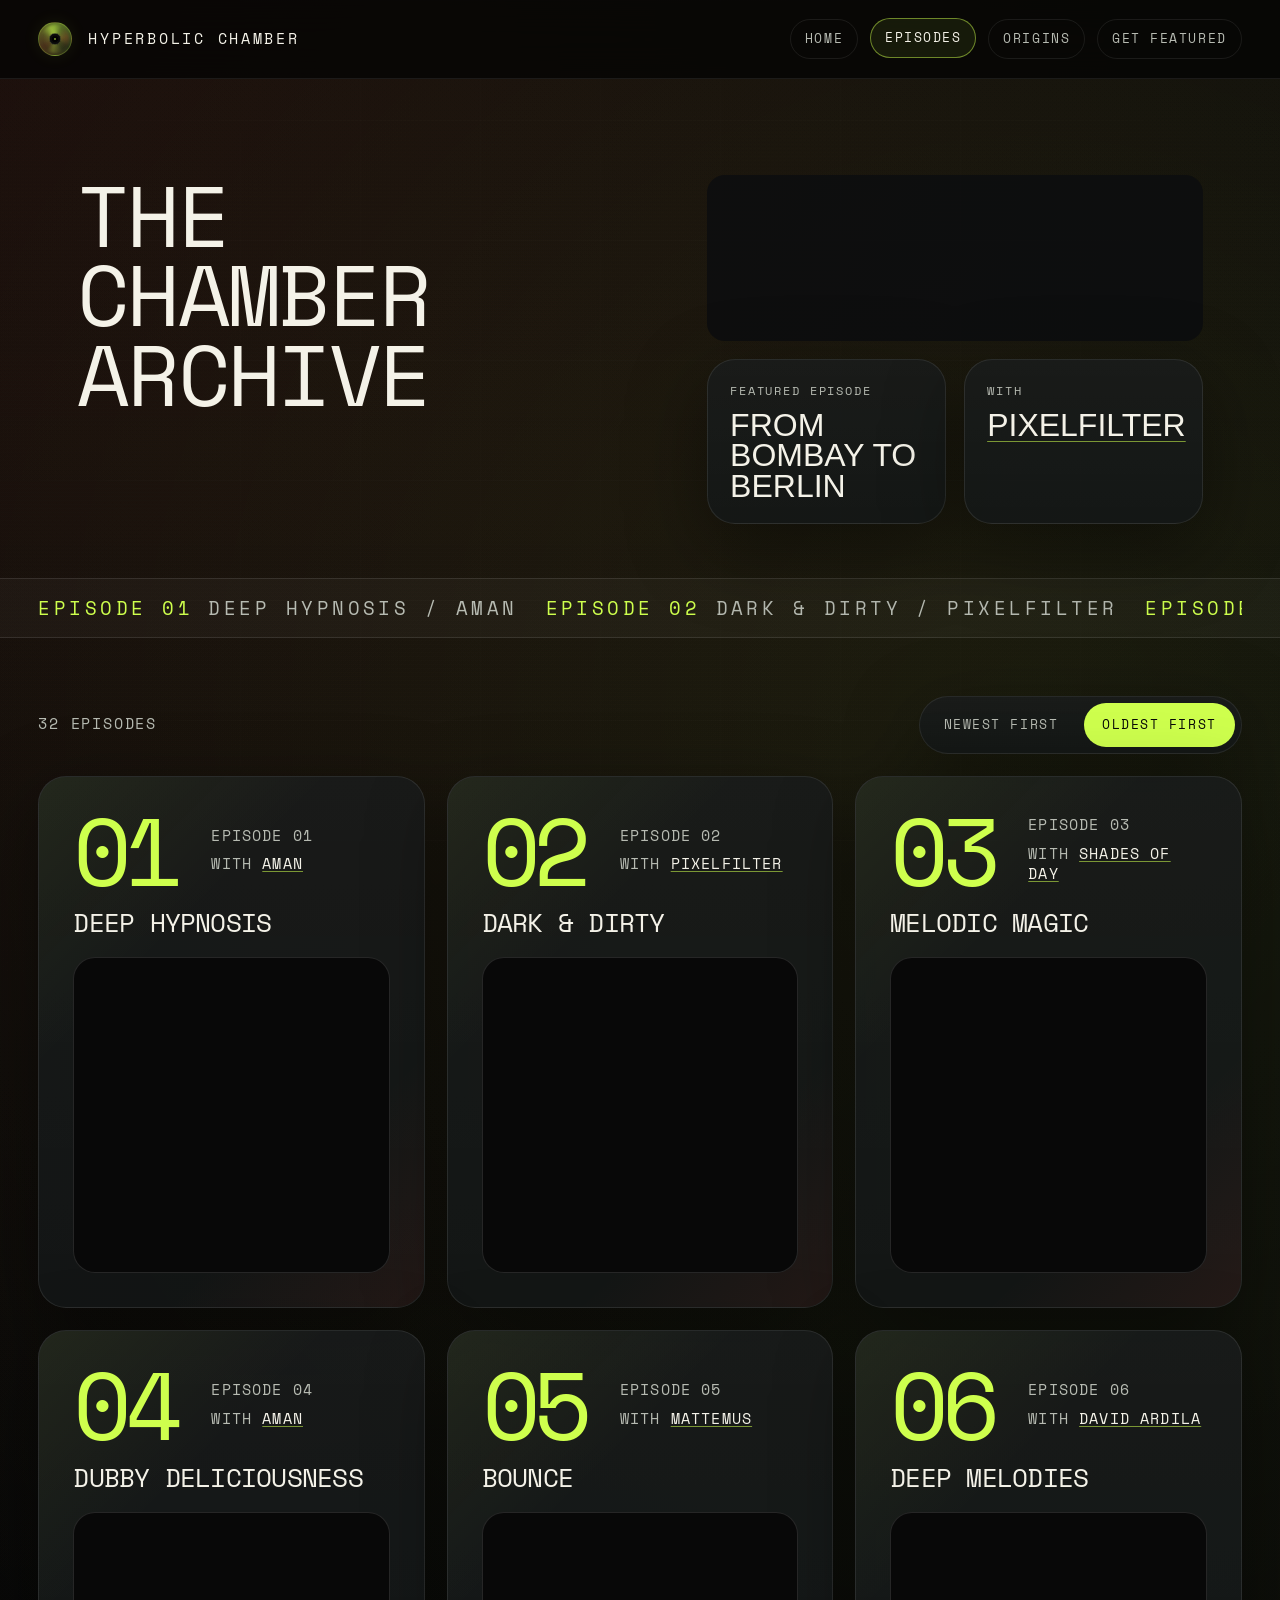
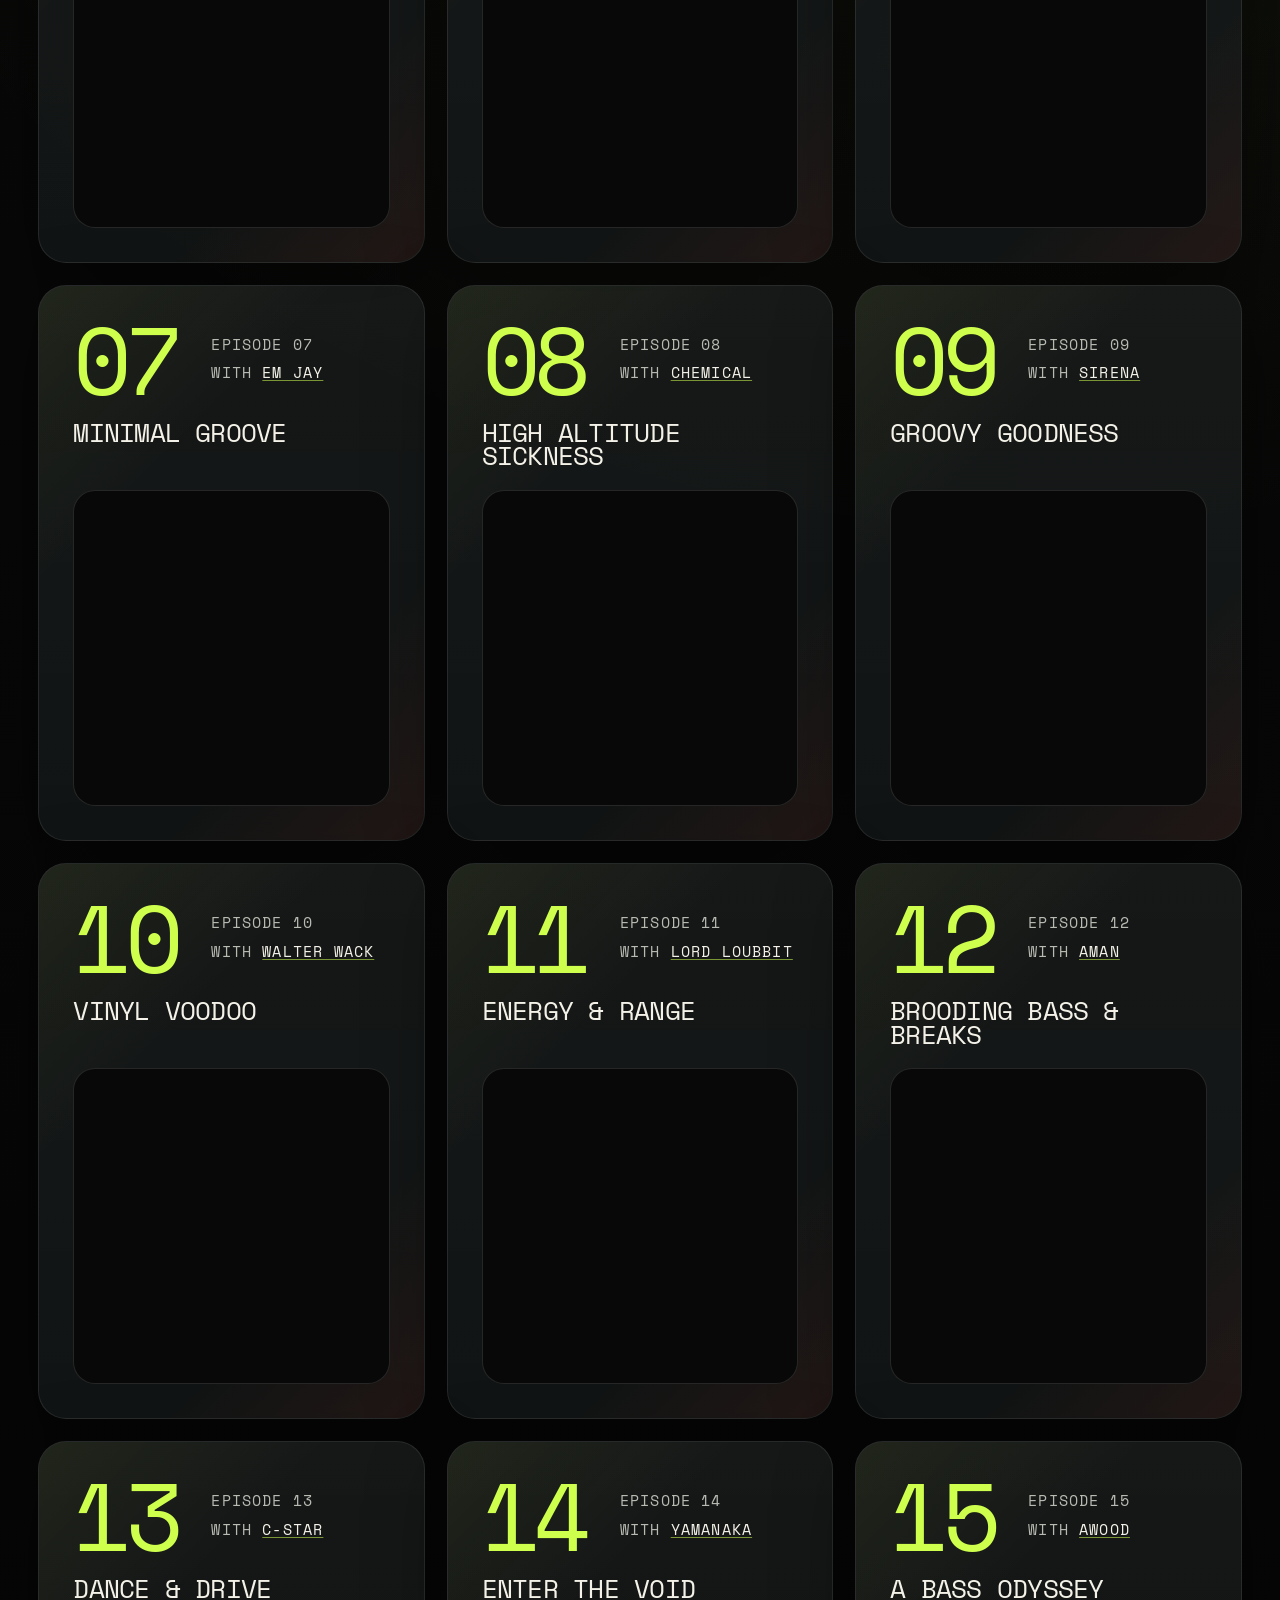
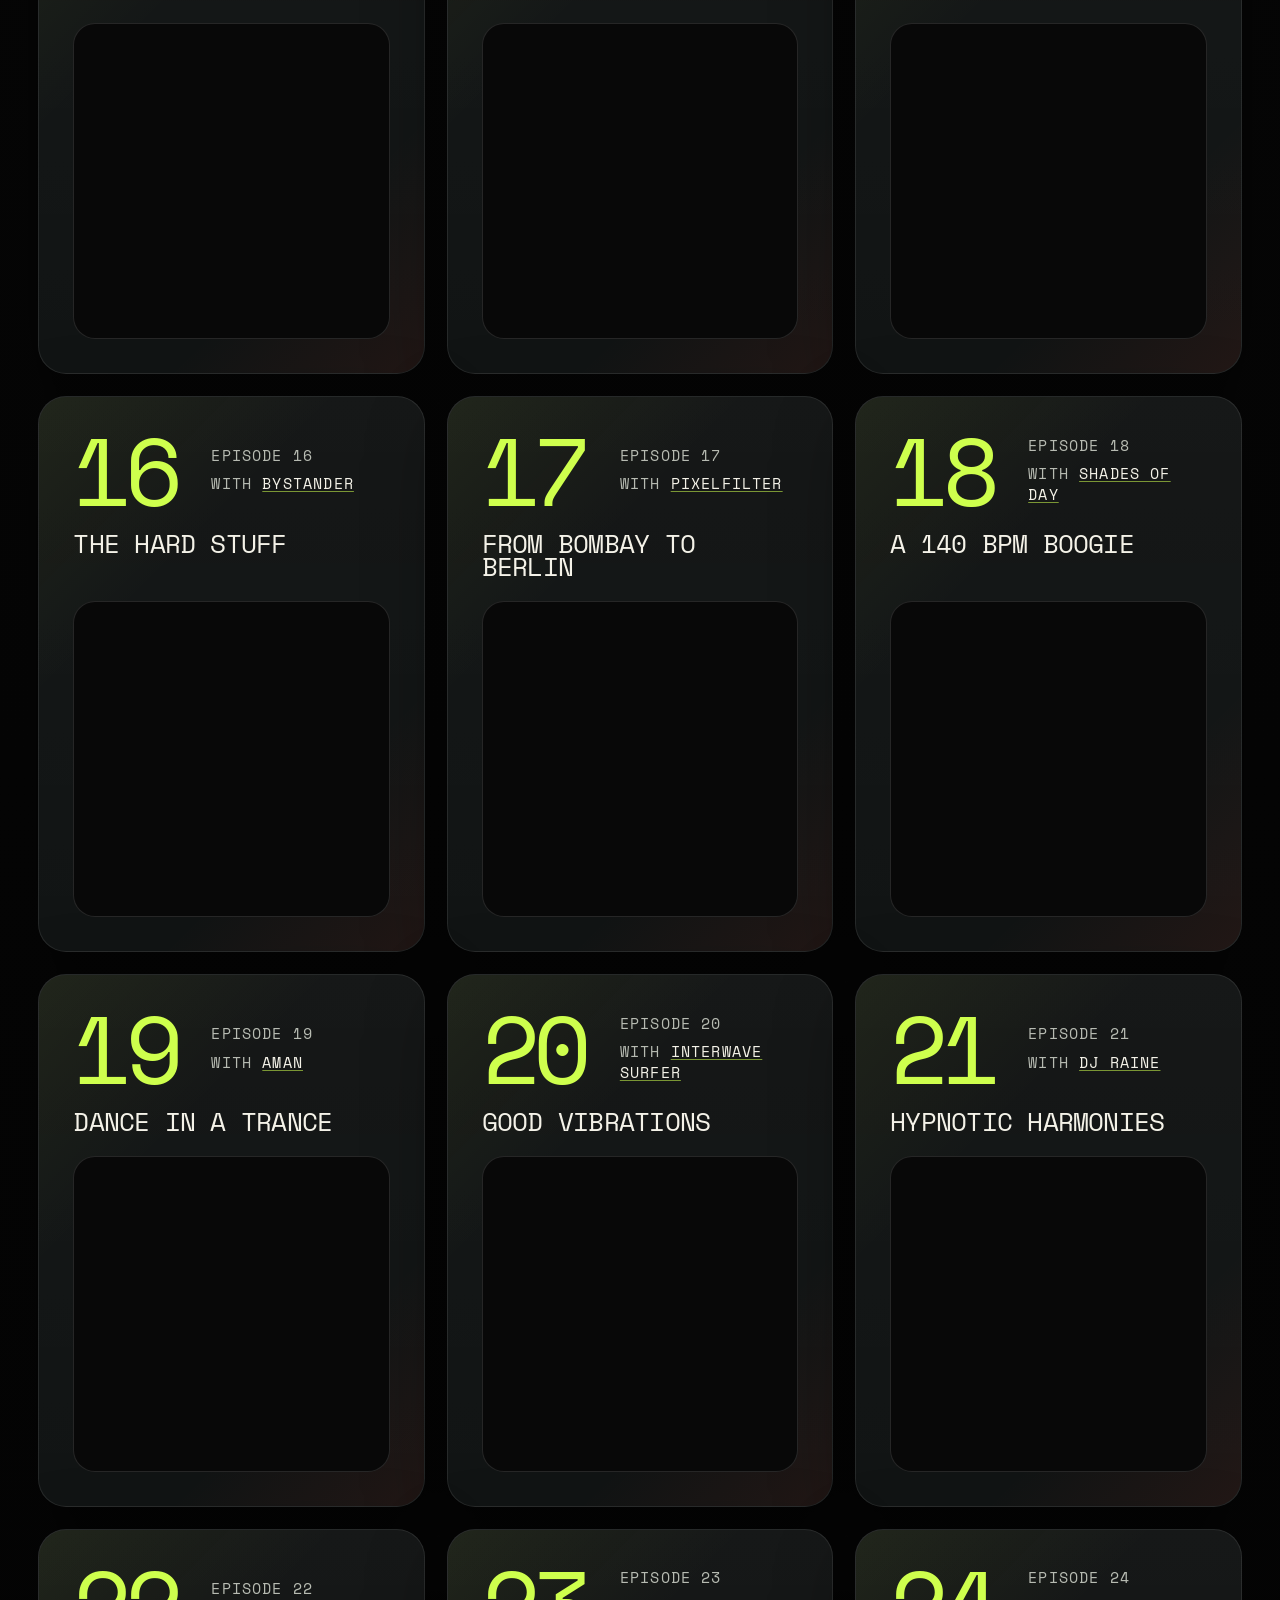
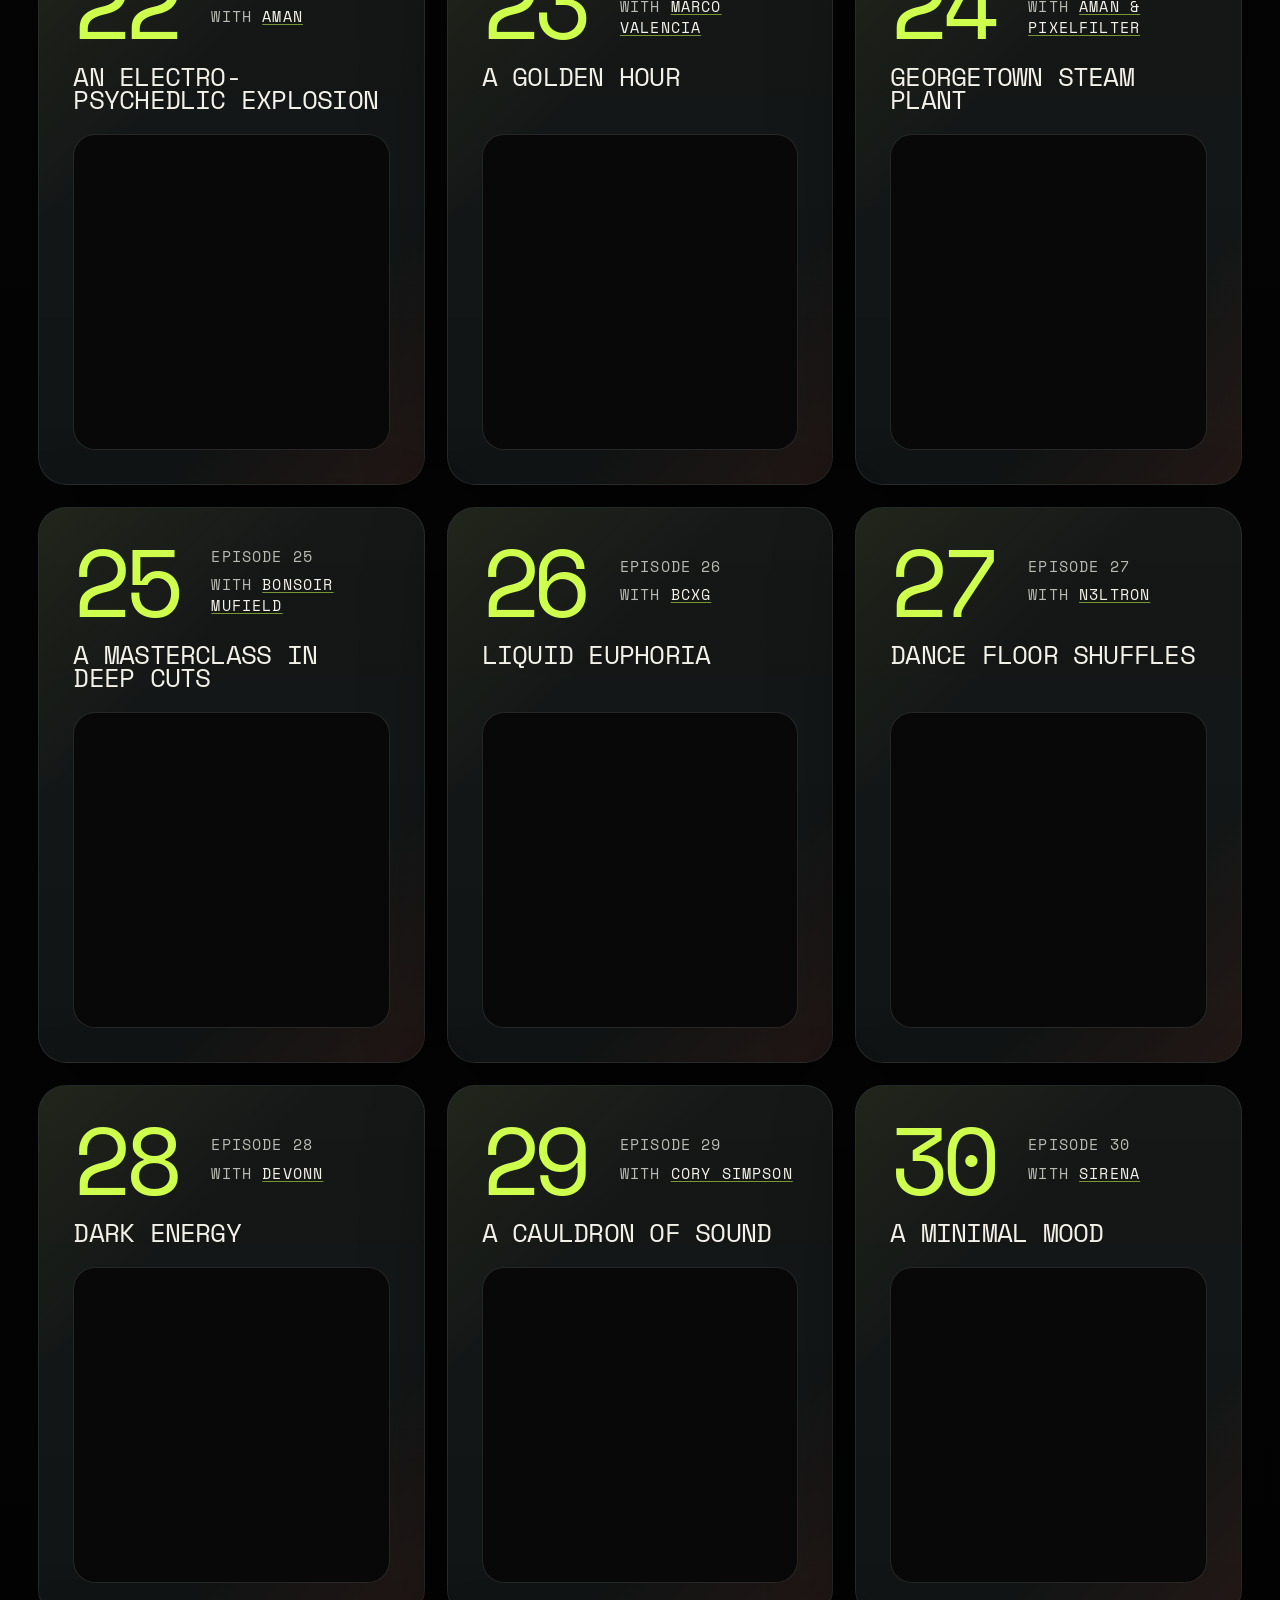
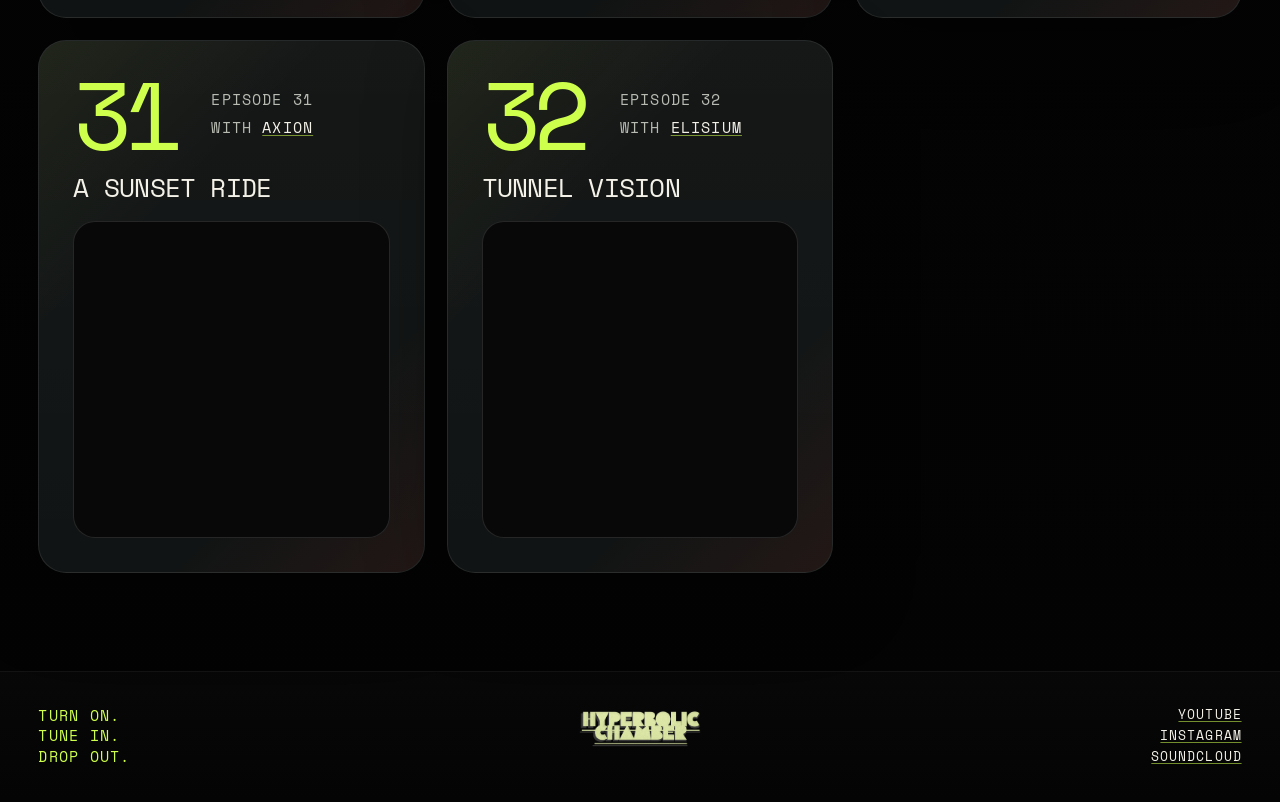
==== episodes/index.html @ 1872339c "SEO + Logo Changes" ====
<!doctype html>
<html lang="en">
  <head>
    <meta charset="utf-8">
    <meta name="viewport" content="width=device-width, initial-scale=1">
    <title>Episodes | Hyperbolic Chamber</title>
    <meta name="description" content="Browse the full Hyperbolic Chamber archive with every episode, guest DJ, and session collected in sequence.">
    <meta name="robots" content="index, follow">
    <link rel="canonical" href="https://hyperbolic-chamber.space/episodes/">
    <meta property="og:site_name" content="Hyperbolic Chamber">
    <meta property="og:type" content="website">
    <meta property="og:title" content="Episodes Archive | Hyperbolic Chamber">
    <meta property="og:description" content="Browse the full Hyperbolic Chamber archive with every episode, guest DJ, and session collected in sequence.">
    <meta property="og:url" content="https://hyperbolic-chamber.space/episodes/">
    <meta property="og:image" content="https://hyperbolic-chamber.space/assets/images/origin-cover.jpg">
    <meta property="og:image:alt" content="Hyperbolic Chamber cover art">
    <meta name="twitter:card" content="summary_large_image">
    <meta name="twitter:title" content="Episodes Archive | Hyperbolic Chamber">
    <meta name="twitter:description" content="Browse the full Hyperbolic Chamber archive with every episode, guest DJ, and session collected in sequence.">
    <meta name="twitter:image" content="https://hyperbolic-chamber.space/assets/images/origin-cover.jpg">
    <link rel="icon" href="../assets/images/favicon.ico">
    <link rel="stylesheet" href="../assets/css/site.css">
    <script type="application/ld+json">
      {
        "@context": "https://schema.org",
        "@graph": [
          {
            "@type": "CollectionPage",
            "@id": "https://hyperbolic-chamber.space/episodes/#webpage",
            "url": "https://hyperbolic-chamber.space/episodes/",
            "name": "Episodes Archive | Hyperbolic Chamber",
            "description": "Browse the full Hyperbolic Chamber archive with every episode, guest DJ, and session collected in sequence."
          },
          {
            "@type": "ItemList",
            "@id": "https://hyperbolic-chamber.space/episodes/#itemlist",
            "name": "Hyperbolic Chamber Episodes",
            "numberOfItems": 32,
            "itemListElement": [
              { "@type": "ListItem", "position": 1, "item": { "@type": "MusicRecording", "name": "Episode 01: Deep hypnosis", "byArtist": { "@type": "MusicGroup", "name": "AMAN" }, "datePublished": "2024-05-27", "url": "https://hyperbolic-chamber.space/episodes/" } },
              { "@type": "ListItem", "position": 2, "item": { "@type": "MusicRecording", "name": "Episode 02: Dark & dirty", "byArtist": { "@type": "MusicGroup", "name": "pixelfilter" }, "datePublished": "2024-06-13", "url": "https://hyperbolic-chamber.space/episodes/" } },
              { "@type": "ListItem", "position": 3, "item": { "@type": "MusicRecording", "name": "Episode 03: Melodic magic", "byArtist": { "@type": "MusicGroup", "name": "shades of day" }, "datePublished": "2024-06-27", "url": "https://hyperbolic-chamber.space/episodes/" } },
              { "@type": "ListItem", "position": 4, "item": { "@type": "MusicRecording", "name": "Episode 04: Dubby deliciousness", "byArtist": { "@type": "MusicGroup", "name": "AMAN" }, "datePublished": "2024-07-11", "url": "https://hyperbolic-chamber.space/episodes/" } },
              { "@type": "ListItem", "position": 5, "item": { "@type": "MusicRecording", "name": "Episode 05: Bounce", "byArtist": { "@type": "MusicGroup", "name": "Mattemus" }, "datePublished": "2024-07-25", "url": "https://hyperbolic-chamber.space/episodes/" } },
              { "@type": "ListItem", "position": 6, "item": { "@type": "MusicRecording", "name": "Episode 06: Deep Melodies", "byArtist": { "@type": "MusicGroup", "name": "David Ardila" }, "datePublished": "2024-08-08", "url": "https://hyperbolic-chamber.space/episodes/" } },
              { "@type": "ListItem", "position": 7, "item": { "@type": "MusicRecording", "name": "Episode 07: Minimal Groove", "byArtist": { "@type": "MusicGroup", "name": "Em jay" }, "datePublished": "2024-08-22", "url": "https://hyperbolic-chamber.space/episodes/" } },
              { "@type": "ListItem", "position": 8, "item": { "@type": "MusicRecording", "name": "Episode 08: high altitude sickness", "byArtist": { "@type": "MusicGroup", "name": "Chemical" }, "datePublished": "2024-09-05", "url": "https://hyperbolic-chamber.space/episodes/" } },
              { "@type": "ListItem", "position": 9, "item": { "@type": "MusicRecording", "name": "Episode 09: Groovy Goodness", "byArtist": { "@type": "MusicGroup", "name": "Sirena" }, "datePublished": "2024-10-10", "url": "https://hyperbolic-chamber.space/episodes/" } },
              { "@type": "ListItem", "position": 10, "item": { "@type": "MusicRecording", "name": "Episode 10: Vinyl Voodoo", "byArtist": { "@type": "MusicGroup", "name": "Walter WACK" }, "datePublished": "2024-10-24", "url": "https://hyperbolic-chamber.space/episodes/" } },
              { "@type": "ListItem", "position": 11, "item": { "@type": "MusicRecording", "name": "Episode 11: Energy & range", "byArtist": { "@type": "MusicGroup", "name": "Lord Loubbit" }, "datePublished": "2024-11-07", "url": "https://hyperbolic-chamber.space/episodes/" } },
              { "@type": "ListItem", "position": 12, "item": { "@type": "MusicRecording", "name": "Episode 12: brooding bass & breaks", "byArtist": { "@type": "MusicGroup", "name": "AMAN" }, "datePublished": "2024-11-20", "url": "https://hyperbolic-chamber.space/episodes/" } },
              { "@type": "ListItem", "position": 13, "item": { "@type": "MusicRecording", "name": "Episode 13: DAnce & DRIVE", "byArtist": { "@type": "MusicGroup", "name": "C-Star" }, "datePublished": "2024-12-05", "url": "https://hyperbolic-chamber.space/episodes/" } },
              { "@type": "ListItem", "position": 14, "item": { "@type": "MusicRecording", "name": "Episode 14: Enter the Void", "byArtist": { "@type": "MusicGroup", "name": "YAMANAKA" }, "datePublished": "2024-12-19", "url": "https://hyperbolic-chamber.space/episodes/" } },
              { "@type": "ListItem", "position": 15, "item": { "@type": "MusicRecording", "name": "Episode 15: A Bass Odyssey", "byArtist": { "@type": "MusicGroup", "name": "AWood" }, "datePublished": "2025-01-09", "url": "https://hyperbolic-chamber.space/episodes/" } },
              { "@type": "ListItem", "position": 16, "item": { "@type": "MusicRecording", "name": "Episode 16: The Hard Stuff", "byArtist": { "@type": "MusicGroup", "name": "BYSTANDER" }, "datePublished": "2025-01-23", "url": "https://hyperbolic-chamber.space/episodes/" } },
              { "@type": "ListItem", "position": 17, "item": { "@type": "MusicRecording", "name": "Episode 17: From Bombay to Berlin", "byArtist": { "@type": "MusicGroup", "name": "pixelfilter" }, "datePublished": "2025-02-27", "url": "https://hyperbolic-chamber.space/episodes/" } },
              { "@type": "ListItem", "position": 18, "item": { "@type": "MusicRecording", "name": "Episode 18: A 140 BPM Boogie", "byArtist": { "@type": "MusicGroup", "name": "shades of day" }, "datePublished": "2025-03-14", "url": "https://hyperbolic-chamber.space/episodes/" } },
              { "@type": "ListItem", "position": 19, "item": { "@type": "MusicRecording", "name": "Episode 19: Dance in a Trance", "byArtist": { "@type": "MusicGroup", "name": "AMAN" }, "datePublished": "2025-03-27", "url": "https://hyperbolic-chamber.space/episodes/" } },
              { "@type": "ListItem", "position": 20, "item": { "@type": "MusicRecording", "name": "Episode 20: Good Vibrations", "byArtist": { "@type": "MusicGroup", "name": "Interwave Surfer" }, "datePublished": "2025-04-10", "url": "https://hyperbolic-chamber.space/episodes/" } },
              { "@type": "ListItem", "position": 21, "item": { "@type": "MusicRecording", "name": "Episode 21: Hypnotic harmonies", "byArtist": { "@type": "MusicGroup", "name": "DJ RAine" }, "datePublished": "2025-04-24", "url": "https://hyperbolic-chamber.space/episodes/" } },
              { "@type": "ListItem", "position": 22, "item": { "@type": "MusicRecording", "name": "Episode 22: An Electro-Psychedlic Explosion", "byArtist": { "@type": "MusicGroup", "name": "AMAN" }, "datePublished": "2025-05-08", "url": "https://hyperbolic-chamber.space/episodes/" } },
              { "@type": "ListItem", "position": 23, "item": { "@type": "MusicRecording", "name": "Episode 23: A GOLDEN HOUR", "byArtist": { "@type": "MusicGroup", "name": "Marco Valencia" }, "datePublished": "2025-05-30", "url": "https://hyperbolic-chamber.space/episodes/" } },
              { "@type": "ListItem", "position": 24, "item": { "@type": "MusicRecording", "name": "Episode 24: Georgetown Steam Plant", "byArtist": { "@type": "MusicGroup", "name": "AMAN & pixelfilter" }, "datePublished": "2025-07-30", "url": "https://hyperbolic-chamber.space/episodes/" } },
              { "@type": "ListItem", "position": 25, "item": { "@type": "MusicRecording", "name": "Episode 25: A Masterclass in Deep Cuts", "byArtist": { "@type": "MusicGroup", "name": "Bonsoir Mufield" }, "datePublished": "2025-09-18", "url": "https://hyperbolic-chamber.space/episodes/" } },
              { "@type": "ListItem", "position": 26, "item": { "@type": "MusicRecording", "name": "Episode 26: Liquid EUPHORIA", "byArtist": { "@type": "MusicGroup", "name": "BCXG" }, "datePublished": "2025-10-16", "url": "https://hyperbolic-chamber.space/episodes/" } },
              { "@type": "ListItem", "position": 27, "item": { "@type": "MusicRecording", "name": "Episode 27: DANCE FLOOR SHUFFLES", "byArtist": { "@type": "MusicGroup", "name": "N3LTRON" }, "datePublished": "2025-11-21", "url": "https://hyperbolic-chamber.space/episodes/" } },
              { "@type": "ListItem", "position": 28, "item": { "@type": "MusicRecording", "name": "Episode 28: Dark Energy", "byArtist": { "@type": "MusicGroup", "name": "DeVonn" }, "datePublished": "2025-12-18", "url": "https://hyperbolic-chamber.space/episodes/" } },
              { "@type": "ListItem", "position": 29, "item": { "@type": "MusicRecording", "name": "Episode 29: a cAULDRON OF SOUND", "byArtist": { "@type": "MusicGroup", "name": "CORY SIMPSON" }, "datePublished": "2026-01-15", "url": "https://hyperbolic-chamber.space/episodes/" } },
              { "@type": "ListItem", "position": 30, "item": { "@type": "MusicRecording", "name": "Episode 30: A MINIMAL MOOD", "byArtist": { "@type": "MusicGroup", "name": "SIRENA" }, "datePublished": "2026-01-29", "url": "https://hyperbolic-chamber.space/episodes/" } },
              { "@type": "ListItem", "position": 31, "item": { "@type": "MusicRecording", "name": "Episode 31: A Sunset Ride", "byArtist": { "@type": "MusicGroup", "name": "AXION" }, "datePublished": "2026-02-12", "url": "https://hyperbolic-chamber.space/episodes/" } },
              { "@type": "ListItem", "position": 32, "item": { "@type": "MusicRecording", "name": "Episode 32: Tunnel Vision", "byArtist": { "@type": "MusicGroup", "name": "ELISIUM" }, "datePublished": "2026-02-26", "url": "https://hyperbolic-chamber.space/episodes/" } }
            ]
          }
        ]
      }
    </script>
  </head>
  <body class="episodes-page">
    <div class="page-shell">
      <header class="site-header">
        <div class="site-header__inner">
          <div class="brand-lockup">
            <div class="brand-mark" aria-hidden="true"></div>
            <a class="site-title" href="../">
              Hyperbolic Chamber
            </a>
          </div>
          <button class="menu-toggle" type="button" aria-expanded="false" aria-controls="site-nav">
            <span class="menu-toggle__label">Menu</span>
            <span class="menu-toggle__icon" aria-hidden="true"></span>
          </button>
          <nav class="site-nav" id="site-nav" aria-label="Primary">
            <a class="nav-link" href="../">Home</a>
            <a class="nav-link" href="../episodes/" aria-current="page">Episodes</a>
            <a class="nav-link" href="../origins/">Origins</a>
            <a class="nav-link" href="../get-featured/">Get Featured</a>
          </nav>
        </div>
      </header>
      <main>
        <section class="page-hero">
          <div class="archive-layout">
            <div>
              <p class="eyebrow">Archive</p>
              <h1 class="page-title page-title--mono">THE<br>CHAMBER<br>ARCHIVE</h1>
              <p class="page-intro">Browse the full Hyperbolic Chamber archive, with every mix, guest, date, and embed collected in sequence.</p>
            </div>
            <aside class="archive-sidebar">
              <div class="featured-episode-panel">
                <div class="featured-episode-panel__embed">
                  <iframe data-featured-episode-embed title="Featured Hyperbolic Chamber episode" loading="lazy" allow="autoplay"></iframe>
                </div>
                <div class="featured-episode-panel__details">
                  <article class="stat-card">
                    <p class="stat-card__label">Featured Episode</p>
                    <p class="stat-card__value" data-featured-episode-title>#32 Tunnel Vision</p>
                    <p class="stat-card__detail" data-featured-episode-date>02.26.2026</p>
                  </article>
                  <article class="stat-card">
                    <p class="stat-card__label">With</p>
                    <p class="stat-card__value" data-featured-episode-guest>ELISIUM</p>
                    <p class="stat-card__detail" data-featured-episode-date>02.26.2026</p>
                  </article>
                </div>
              </div>
            </aside>
          </div>
        </section>
        <section class="signal-band" aria-label="Archive ticker">
          <div class="signal-band__inner">
            <div class="signal-band__track" data-episode-ticker>
              <span><strong>Archive</strong> full session log</span>
              <span><strong>Archive</strong> full session log</span>
            </div>
          </div>
        </section>
        <section class="section">
          <div class="archive-toolbar">
            <p class="archive-count" data-archive-count>0 EPISODES</p>
            <div class="archive-sort" aria-label="Sort episodes">
              <div class="archive-sort__controls" role="group" aria-label="Episode order">
                <button class="archive-sort__button" type="button" data-episode-sort="desc" aria-pressed="false">Newest First</button>
                <button class="archive-sort__button is-active" type="button" data-episode-sort="asc" aria-pressed="true">Oldest First</button>
              </div>
            </div>
          </div>
          <div class="episodes-grid" data-episodes-grid></div>
        </section>
      </main>
      <footer class="site-footer">
        <div class="site-footer__inner">
          <div class="footer-grid">
            <div>
              <p class="footer-tagline">Turn On.<br>Tune In.<br>Drop Out.</p>
            </div>
            <div class="site-footer__logo">
              <img src="../assets/images/main-logo.png" alt="Hyperbolic Chamber">
            </div>
            <div class="footer-links">
              <a href="https://www.youtube.com/@Hyperbolic_Chamber" target="_blank" rel="noreferrer">YouTube</a>
              <a href="https://www.instagram.com/hyperbolic__chamber__/" target="_blank" rel="noreferrer">Instagram</a>
              <a href="https://soundcloud.com/hyperbolic_chamber" target="_blank" rel="noreferrer">SoundCloud</a>
            </div>
          </div>
        </div>
      </footer>
    </div>
    <script src="../assets/js/site-data.js"></script>
    <script src="../assets/js/site.js"></script>
  </body>
</html>
---- assets/css/site.css ----
@font-face {
  font-family: "Space Mono";
  src: url("../fonts/space-mono-400.ttf") format("truetype");
  font-weight: 400;
  font-style: normal;
  font-display: swap;
}

@font-face {
  font-family: "Space Mono";
  src: url("../fonts/space-mono-700.ttf") format("truetype");
  font-weight: 700;
  font-style: normal;
  font-display: swap;
}

:root {
  --bg: #050505;
  --bg-elevated: #0d0f10;
  --panel: rgba(15, 18, 18, 0.86);
  --panel-strong: rgba(20, 24, 24, 0.96);
  --panel-soft: rgba(255, 255, 255, 0.04);
  --line: rgba(206, 255, 77, 0.22);
  --line-strong: rgba(206, 255, 77, 0.48);
  --text: #f4f2e8;
  --muted: #b7bbb2;
  --accent: #ceff4d;
  --accent-strong: #f2462e;
  --accent-soft: rgba(206, 255, 77, 0.16);
  --shadow: 0 24px 80px rgba(0, 0, 0, 0.42);
  --max-width: 1480px;
  --site-pad: clamp(18px, 3vw, 42px);
  --radius-lg: 28px;
  --radius-md: 18px;
  --radius-sm: 12px;
  --body-font: "Arial Narrow", "Helvetica Neue", Helvetica, Arial, sans-serif;
}

* {
  box-sizing: border-box;
}

html {
  scroll-behavior: smooth;
}

body {
  margin: 0;
  min-width: 320px;
  color: var(--text);
  font-family: var(--body-font);
  line-height: 1.55;
  background:
    radial-gradient(circle at top left, rgba(242, 70, 46, 0.17), transparent 24%),
    radial-gradient(circle at 80% 10%, rgba(206, 255, 77, 0.08), transparent 22%),
    linear-gradient(180deg, #090909 0%, #050505 55%, #030303 100%);
}

.home-page.is-loading {
  overflow: hidden;
}

.home-page .page-shell {
  transition: opacity 850ms ease, transform 850ms ease, visibility 850ms ease;
}

.home-page.no-intro .page-shell {
  transition: none;
}

.home-page.is-loading .page-shell {
  opacity: 0;
  visibility: hidden;
  transform: scale(1.015);
}

.home-page.is-loaded .page-shell {
  opacity: 1;
  visibility: visible;
  transform: none;
}

body::before,
body::after {
  content: "";
  position: fixed;
  inset: 0;
  pointer-events: none;
  z-index: -1;
}

body::before {
  background:
    linear-gradient(rgba(255, 255, 255, 0.035) 1px, transparent 1px),
    linear-gradient(90deg, rgba(255, 255, 255, 0.025) 1px, transparent 1px);
  background-size: 120px 120px;
  mask-image: radial-gradient(circle at center, black 62%, transparent 100%);
  opacity: 0.38;
}

body::after {
  background:
    linear-gradient(transparent, rgba(255, 255, 255, 0.028), transparent),
    repeating-linear-gradient(
      180deg,
      rgba(255, 255, 255, 0.014) 0,
      rgba(255, 255, 255, 0.014) 1px,
      transparent 1px,
      transparent 4px
    );
  mix-blend-mode: soft-light;
  opacity: 0.48;
}

.visually-hidden {
  position: absolute !important;
  width: 1px !important;
  height: 1px !important;
  padding: 0 !important;
  margin: -1px !important;
  overflow: hidden !important;
  clip: rect(0, 0, 0, 0) !important;
  white-space: nowrap !important;
  border: 0 !important;
}

.chamber-loader {
  position: fixed;
  inset: 0;
  z-index: 100;
  display: grid;
  place-items: center;
  overflow: hidden;
  background: #050505;
  transition: opacity 700ms ease, visibility 700ms ease, transform 900ms ease;
}

.home-page.is-exiting .chamber-loader {
  transform: scale(1.02);
}

.chamber-loader__screen {
  position: absolute;
  inset: 0;
  pointer-events: none;
}

.chamber-loader__screen--grid {
  background:
    linear-gradient(rgba(255, 255, 255, 0.07) 1px, transparent 1px),
    linear-gradient(90deg, rgba(206, 255, 77, 0.055) 1px, transparent 1px);
  background-size: 72px 72px;
  mask-image: radial-gradient(circle at center, transparent 0 12%, black 38%, black 100%);
  opacity: 0.42;
}

.chamber-loader__screen--distortion {
  background:
    linear-gradient(180deg, rgba(255, 255, 255, 0.08), transparent 12%, transparent 88%, rgba(206, 255, 77, 0.06)),
    repeating-linear-gradient(
      180deg,
      rgba(255, 255, 255, 0.03) 0,
      rgba(255, 255, 255, 0.03) 1px,
      transparent 1px,
      transparent 5px
    );
  mix-blend-mode: soft-light;
  opacity: 0.36;
  animation: chamberDistortion 1.9s steps(2, end) infinite;
}

.chamber-loader__screen--rings {
  background:
    radial-gradient(circle at center, rgba(206, 255, 77, 0.22) 0, transparent 14%),
    repeating-radial-gradient(
      circle at center,
      rgba(0, 0, 0, 0) 0 var(--ring-gap-start, 56px),
      rgba(206, 255, 77, var(--ring-opacity, 0.08)) var(--ring-gap-start, 56px) calc(var(--ring-gap-start, 56px) + var(--ring-thickness, 2px)),
      rgba(0, 0, 0, 0) calc(var(--ring-gap-start, 56px) + var(--ring-thickness, 2px)) var(--ring-gap-end, 116px)
    );
  opacity: var(--ring-layer-opacity, 0.32);
  transform-origin: center;
  filter: drop-shadow(0 0 12px rgba(206, 255, 77, 0.12));
  animation: chamberRingVortex var(--ring-speed, 3.8s) linear infinite;
}

.chamber-loader__screen--rings-a {
  --ring-gap-start: 46px;
  --ring-gap-end: 96px;
  --ring-thickness: 3px;
  --ring-opacity: 0.16;
  --ring-speed: 3.2s;
  --ring-layer-opacity: 0.54;
}

.chamber-loader__screen--rings-b {
  --ring-gap-start: 78px;
  --ring-gap-end: 164px;
  --ring-thickness: 4px;
  --ring-opacity: 0.13;
  --ring-speed: 5.1s;
  --ring-layer-opacity: 0.42;
  animation-delay: -1.6s;
}

.chamber-loader__screen--rings-c {
  --ring-gap-start: 118px;
  --ring-gap-end: 246px;
  --ring-thickness: 2px;
  --ring-opacity: 0.16;
  --ring-speed: 7.2s;
  --ring-layer-opacity: 0.28;
  animation-delay: -2.4s;
}

.chamber-loader__screen--frame::before,
.chamber-loader__screen--frame::after,
.chamber-loader__screen--scan::before,
.chamber-loader__screen--scan::after {
  content: "";
  position: absolute;
}

.chamber-loader__screen--frame::before {
  inset: 18px;
  border: 1px solid rgba(255, 255, 255, 0.16);
  box-shadow: inset 0 0 0 1px rgba(206, 255, 77, 0.08);
}

.chamber-loader__screen--frame::after {
  inset: 38px;
  border: 1px solid rgba(206, 255, 77, 0.2);
  clip-path: polygon(
    0 22px, 22px 22px, 22px 0, calc(100% - 22px) 0, calc(100% - 22px) 22px, 100% 22px,
    100% calc(100% - 22px), calc(100% - 22px) calc(100% - 22px), calc(100% - 22px) 100%,
    22px 100%, 22px calc(100% - 22px), 0 calc(100% - 22px)
  );
  opacity: 0.68;
}

.chamber-loader__screen--scan::before {
  left: 0;
  right: 0;
  top: 18%;
  height: 2px;
  background: linear-gradient(90deg, transparent, rgba(206, 255, 77, 0.82), transparent);
  animation: chamberScreenSweepX 7s ease-in-out infinite;
}

.chamber-loader__screen--scan::after {
  top: 0;
  bottom: 0;
  left: 14%;
  width: 2px;
  background: linear-gradient(180deg, transparent, rgba(206, 255, 77, 0.42), transparent);
  animation: chamberScreenSweepY 9s ease-in-out infinite;
}

.home-page.is-loaded .chamber-loader {
  opacity: 0;
  visibility: hidden;
  transform: scale(1.14);
  pointer-events: none;
}

.chamber-loader__copy {
  position: relative;
  display: grid;
  place-items: center;
}

.chamber-loader__copy {
  width: min(calc(100% - 40px), 720px);
  margin: 0 auto;
  text-align: center;
  transform-origin: center;
  transition: transform 680ms cubic-bezier(0.22, 1, 0.36, 1), opacity 520ms ease;
}

.home-page.is-exiting .chamber-loader__copy {
  transform: scale(0.84);
}

.chamber-loader__title {
  margin: 0;
  font-family: "Space Mono", "Courier New", monospace;
  color: var(--accent);
  font-size: clamp(0.78rem, 1.15vw, 0.94rem);
  font-weight: 400;
  line-height: 1.2;
  letter-spacing: 0.22em;
  text-transform: uppercase;
  position: relative;
  z-index: 1;
  text-shadow:
    0 0 12px rgba(206, 255, 77, 0.14),
    0 0 24px rgba(206, 255, 77, 0.06);
}

.home-page.is-exiting .chamber-loader__title {
  animation: chamberExitGlare 520ms ease forwards;
}

.chamber-loader__line {
  display: block;
  width: 0;
  margin: 0 auto;
  overflow: hidden;
  white-space: nowrap;
  border-right: 0.08em solid rgba(206, 255, 77, 0.92);
  animation:
    chamberType 1.2s steps(21, end) forwards,
    chamberCaret 0.8s steps(1, end) infinite;
}

@keyframes chamberType {
  from {
    width: 0;
  }

  to {
    width: 100%;
  }
}

@keyframes chamberCaret {
  0%,
  49% {
    border-right-color: rgba(206, 255, 77, 0.92);
  }

  50%,
  100% {
    border-right-color: transparent;
  }
}

@keyframes chamberDistortion {
  0%,
  100% {
    transform: translate3d(0, 0, 0);
    opacity: 0.14;
  }

  20% {
    transform: translate3d(0, -2px, 0);
    opacity: 0.24;
  }

  21% {
    transform: translate3d(0, 1px, 0);
  }

  62% {
    transform: translate3d(0, 2px, 0);
    opacity: 0.18;
  }
}

@keyframes chamberRingVortex {
  0% {
    opacity: 0.12;
    transform: scale(1.28);
    filter: blur(0.2px);
  }

  70% {
    opacity: 0.34;
    transform: scale(0.88);
    filter: blur(0);
  }

  100% {
    opacity: 0;
    transform: scale(0.54);
    filter: blur(0.4px);
  }
}

@keyframes chamberScreenSweepX {
  0%,
  100% {
    top: 18%;
    opacity: 0.18;
  }

  50% {
    top: 82%;
    opacity: 0.52;
  }
}

@keyframes chamberScreenSweepY {
  0%,
  100% {
    left: 14%;
    opacity: 0.12;
  }

  50% {
    left: 86%;
    opacity: 0.28;
  }
}

@keyframes chamberExitGlare {
  0% {
    opacity: 1;
    filter: brightness(1);
  }

  60% {
    opacity: 1;
    filter: brightness(1.35);
  }

  100% {
    opacity: 0;
    filter: brightness(2);
  }
}

@keyframes chamberTitleFlicker {
  0%,
  100% {
    opacity: 1;
  }

  48% {
    opacity: 0.96;
  }

  49% {
    opacity: 0.78;
  }

  50% {
    opacity: 1;
  }
}

a {
  color: inherit;
  text-decoration-color: rgba(206, 255, 77, 0.55);
  text-underline-offset: 0.16em;
}

img {
  display: block;
  max-width: 100%;
}

iframe {
  display: block;
  width: 100%;
  border: 0;
}

.page-shell {
  position: relative;
  min-height: 100vh;
  display: flex;
  flex-direction: column;
  overflow: clip;
}

.page-shell > main {
  flex: 1 0 auto;
}

.site-header,
.site-footer__inner,
.section,
.page-hero,
.hero,
.signal-band__inner,
.archive-layout,
.feature-form-layout {
  width: min(calc(100% - (var(--site-pad) * 2)), var(--max-width));
  margin: 0 auto;
}

.site-header {
  position: sticky;
  top: 0;
  z-index: 30;
  width: 100%;
  backdrop-filter: blur(18px);
  background: rgba(5, 5, 5, 0.78);
  border-bottom: 1px solid rgba(255, 255, 255, 0.08);
}

.site-header__inner {
  width: min(calc(100% - (var(--site-pad) * 2)), var(--max-width));
  margin: 0 auto;
  min-height: 78px;
  display: flex;
  align-items: center;
  justify-content: space-between;
  gap: 20px;
}

.site-title,
.site-nav,
.label,
.eyebrow,
.meta-chip,
.button,
button,
input,
textarea,
label,
.stat-card__label,
.footer-note,
.episode-card__number,
.signal-band,
.criteria-list,
.credit-list {
  font-family: "Space Mono", "Courier New", monospace;
}

.brand-lockup {
  display: flex;
  align-items: center;
  gap: 16px;
}

.brand-mark {
  position: relative;
  width: 34px;
  aspect-ratio: 1;
  border-radius: 50%;
  border: 1px solid rgba(206, 255, 77, 0.3);
  background:
    radial-gradient(circle at center, rgba(206, 255, 77, 0.32) 0, rgba(206, 255, 77, 0.16) 20%, transparent 54%),
    conic-gradient(from 0deg, rgba(206, 255, 77, 0.4), rgba(206, 255, 77, 0.04), rgba(242, 70, 46, 0.2), rgba(206, 255, 77, 0.4)),
    #0c0f0f;
  box-shadow:
    inset 0 0 24px rgba(206, 255, 77, 0.18),
    0 0 18px rgba(206, 255, 77, 0.08);
  animation: brandOrbVortex 9s linear infinite;
}

.brand-mark::before,
.brand-mark::after {
  content: "";
  position: absolute;
  inset: 4px;
  border-radius: 50%;
  pointer-events: none;
}

.brand-mark::before {
  inset: 2px;
  background:
    conic-gradient(from 220deg, transparent 0 20%, rgba(206, 255, 77, 0.55) 34%, transparent 48%, rgba(242, 70, 46, 0.22) 62%, transparent 78%, rgba(206, 255, 77, 0.28) 92%, transparent 100%);
  filter: blur(1px);
  opacity: 0.9;
  animation: brandOrbSpiral 4.2s linear infinite reverse;
}

.brand-mark::after {
  inset: 10px;
  background:
    radial-gradient(circle at center, rgba(206, 255, 77, 0.92) 0 12%, #040404 12% 36%, rgba(22, 22, 22, 0.98) 36% 62%, rgba(206, 255, 77, 0.24) 62% 69%, transparent 69%);
  box-shadow:
    inset 0 0 0 1px rgba(255, 255, 255, 0.08),
    inset 0 0 12px rgba(0, 0, 0, 0.9);
}

@keyframes brandOrbVortex {
  0% {
    transform: rotate(0deg) scale(1);
    border-color: rgba(206, 255, 77, 0.28);
    filter: brightness(0.94) saturate(0.95);
  }

  50% {
    transform: rotate(180deg) scale(1.04);
    border-color: rgba(206, 255, 77, 0.56);
    filter: brightness(1.08) saturate(1.05);
  }

  100% {
    transform: rotate(360deg) scale(1);
    border-color: rgba(206, 255, 77, 0.28);
    filter: brightness(0.94) saturate(0.95);
  }
}

@keyframes brandOrbSpiral {
  0% {
    transform: rotate(0deg) scale(1);
    opacity: 0.72;
  }

  50% {
    transform: rotate(180deg) scale(1.08);
    opacity: 1;
  }

  100% {
    transform: rotate(360deg) scale(1);
    opacity: 0.72;
  }
}

@keyframes brandOrbCore {
  0%,
  100% {
    transform: scale(0.92);
    opacity: 0.68;
  }

  50% {
    transform: scale(1.08);
    opacity: 1;
  }
}

@media (prefers-reduced-motion: reduce) {
  .brand-mark,
  .chamber-loader__screen--distortion,
  .chamber-loader__screen--rings,
  .chamber-loader__screen--scan::before,
  .chamber-loader__screen--scan::after,
  .chamber-loader__title {
    animation: none;
  }

  .chamber-loader__line {
    width: auto;
    border-right: 0;
    animation: none;
  }

  .home-page.is-exiting .chamber-loader__copy,
  .home-page.is-exiting .chamber-loader__title {
    transform: none;
    opacity: 1;
    filter: none;
  }

  .home-page .page-shell,
  .chamber-loader {
    transition-duration: 180ms;
  }
}

.site-title {
  display: inline-flex;
  flex-direction: column;
  gap: 4px;
  font-size: 0.95rem;
  letter-spacing: 0.18em;
  line-height: 1;
  text-decoration: none;
  text-transform: uppercase;
}

.site-nav {
  display: flex;
  flex-wrap: wrap;
  justify-content: flex-end;
  gap: 12px;
}

.menu-toggle {
  display: none;
  align-items: center;
  gap: 10px;
  min-height: 42px;
  padding: 0 14px;
  border: 1px solid rgba(255, 255, 255, 0.1);
  border-radius: 999px;
  background: rgba(255, 255, 255, 0.03);
  color: var(--text);
  font-family: "Space Mono", "Courier New", monospace;
  font-size: 0.76rem;
  letter-spacing: 0.14em;
  text-transform: uppercase;
  cursor: pointer;
}

.menu-toggle__label {
  line-height: 1;
}

.menu-toggle__icon,
.menu-toggle__icon::before,
.menu-toggle__icon::after {
  display: block;
  width: 16px;
  height: 1px;
  background: currentColor;
  transition: transform 180ms ease, opacity 180ms ease;
}

.menu-toggle__icon {
  position: relative;
}

.menu-toggle__icon::before,
.menu-toggle__icon::after {
  content: "";
  position: absolute;
  left: 0;
}

.menu-toggle__icon::before {
  top: -5px;
}

.menu-toggle__icon::after {
  top: 5px;
}

.menu-toggle[aria-expanded="true"] .menu-toggle__icon {
  background: transparent;
}

.menu-toggle[aria-expanded="true"] .menu-toggle__icon::before {
  transform: translateY(5px) rotate(45deg);
}

.menu-toggle[aria-expanded="true"] .menu-toggle__icon::after {
  transform: translateY(-5px) rotate(-45deg);
}

.nav-link {
  display: inline-flex;
  align-items: center;
  min-height: 40px;
  padding: 0 14px;
  border: 1px solid rgba(255, 255, 255, 0.08);
  border-radius: 999px;
  text-decoration: none;
  text-transform: uppercase;
  letter-spacing: 0.12em;
  font-size: 0.8rem;
  color: var(--muted);
  transition: border-color 180ms ease, color 180ms ease, background 180ms ease, transform 180ms ease;
}

.nav-link:hover,
.nav-link:focus-visible,
.nav-link[aria-current="page"] {
  color: var(--text);
  border-color: var(--line-strong);
  background: rgba(206, 255, 77, 0.08);
  transform: translateY(-1px);
}

.hero,
.page-hero {
  padding: clamp(42px, 8vw, 96px) 0 clamp(28px, 5vw, 54px);
}

.page-hero--origins {
  padding-bottom: clamp(88px, 12vw, 160px);
}

.hero--home {
  display: grid;
  gap: 28px;
}

.home-layout,
.home-identity,
.home-cinema-card,
.home-cinema-copy {
  display: grid;
  gap: 24px;
}

.hero-grid,
.hero-stack,
.feature-split,
.origins-grid,
.story-grid,
.archive-layout,
.feature-form-layout,
.footer-grid,
.metrics-grid,
.home-panels,
.contact-grid {
  display: grid;
  gap: 24px;
}

.hero-panel,
.surface-card,
.feature-card,
.copy-card,
.episode-card,
.form-card,
.social-card,
.stat-card,
.story-card,
.photo-card,
.criteria-card {
  position: relative;
  overflow: hidden;
  background:
    linear-gradient(180deg, rgba(255, 255, 255, 0.04), rgba(255, 255, 255, 0.02)),
    var(--panel);
  border: 1px solid rgba(255, 255, 255, 0.09);
  border-radius: var(--radius-lg);
  box-shadow: var(--shadow);
}

.hero-panel,
.surface-card,
.feature-card,
.copy-card,
.form-card,
.social-card,
.story-card,
.criteria-card {
  padding: clamp(22px, 3vw, 34px);
}

.hero-panel::before,
.surface-card::before,
.feature-card::before,
.copy-card::before,
.episode-card::before,
.form-card::before,
.social-card::before,
.story-card::before,
.photo-card::before,
.criteria-card::before {
  content: "";
  position: absolute;
  inset: 0;
  background:
    linear-gradient(135deg, rgba(206, 255, 77, 0.06), transparent 32%),
    linear-gradient(315deg, rgba(242, 70, 46, 0.08), transparent 28%);
  pointer-events: none;
}

.label,
.eyebrow,
.meta-chip,
.footer-note {
  display: none;
}

.label,
.eyebrow {
  margin: 0 0 14px;
  color: var(--accent);
  font-size: 0.76rem;
}

.eyebrow--muted {
  color: var(--muted);
}

.page-title,
.hero-title,
.feature-title {
  margin: 0;
  font-weight: 400;
  line-height: 0.92;
  text-transform: uppercase;
}

.hero-title {
  font-size: clamp(3rem, 10vw, 7.5rem);
  max-width: 9ch;
}

.page-title {
  font-size: clamp(2.4rem, 7vw, 5.4rem);
  max-width: 11ch;
}

.feature-title {
  font-size: clamp(1.8rem, 4vw, 3.4rem);
}

.hero-copy,
.page-intro,
.feature-description,
.support-text,
.story-card p,
.social-card p,
.form-card p,
.criteria-card p,
.stat-card__detail,
.support-list li,
.footer-small {
  display: none;
}

.hero-copy,
.page-intro {
  max-width: 44rem;
  margin: 18px 0 0;
}

.hero-copy--visible {
  display: block;
  margin-top: 0;
  max-width: none;
  font-size: clamp(1.06rem, 1.65vw, 1.35rem);
  color: var(--text);
}


.home-stage,
.home-film {
  width: min(calc(100% - (var(--site-pad) * 2)), var(--max-width));
  margin: 0 auto;
}

.home-stage {
  padding: clamp(42px, 7vw, 88px) 0 clamp(26px, 4vw, 40px);
}

.home-stage__grid,
.home-film__shell {
  display: grid;
  gap: 28px;
}

.home-stage__logo,
.home-stage__latest,
.home-film__shell {
  position: relative;
  overflow: hidden;
  background:
    linear-gradient(180deg, rgba(255, 255, 255, 0.03), rgba(255, 255, 255, 0.01)),
    rgba(8, 10, 10, 0.92);
  border: 1px solid rgba(255, 255, 255, 0.08);
  border-radius: 20px;
  box-shadow: 0 30px 90px rgba(0, 0, 0, 0.36);
}

.home-stage__logo::before,
.home-stage__latest::before,
.home-film__shell::before {
  content: "";
  position: absolute;
  inset: 0;
  background:
    linear-gradient(90deg, rgba(255, 255, 255, 0.02) 1px, transparent 1px),
    linear-gradient(rgba(255, 255, 255, 0.015) 1px, transparent 1px);
  background-size: 32px 32px;
  opacity: 0.18;
  pointer-events: none;
}

.home-stage__logo {
  background: none;
  border: 0;
  box-shadow: none;
  padding: clamp(8px, 1vw, 14px) 0 clamp(22px, 3vw, 34px);
  justify-items: center;
}

.home-stage__logo::before {
  content: none;
}

.home-stage__latest {
  padding: clamp(22px, 3vw, 34px);
}

.home-stage__label,
.home-film__link {
  font-family: "Space Mono", "Courier New", monospace;
  text-transform: uppercase;
}

.home-stage__label {
  margin: 0 0 16px;
  color: var(--accent);
  font-size: 0.72rem;
  letter-spacing: 0.2em;
}

.home-stage__logo-frame {
  display: grid;
  place-items: center;
  position: relative;
  min-height: clamp(220px, 28vw, 360px);
  padding: 0;
  border: 0;
  border-radius: 0;
  background: none;
  isolation: isolate;
}

.home-stage__logo-frame::before,
.home-stage__logo-frame::after {
  content: "";
  position: absolute;
  inset: 8% 4%;
  pointer-events: none;
}

.home-stage__logo-frame::before {
  z-index: 0;
  background:
    radial-gradient(circle at 50% 50%, rgba(195, 163, 91, 0.26), transparent 42%),
    radial-gradient(circle at 50% 58%, rgba(242, 70, 46, 0.12), transparent 52%);
  filter: blur(34px);
  opacity: 0.82;
  transform: translateY(10px) scale(0.92);
  animation: logoAtmosphere 8.5s ease-in-out infinite;
}

.home-stage__logo-frame::after {
  z-index: 2;
  inset: 14% 6%;
  background:
    linear-gradient(
      180deg,
      rgba(255, 255, 255, 0.05) 0%,
      rgba(255, 255, 255, 0.015) 18%,
      rgba(0, 0, 0, 0.02) 18%,
      rgba(0, 0, 0, 0.02) 36%,
      rgba(255, 255, 255, 0.03) 36%,
      rgba(255, 255, 255, 0.03) 54%,
      rgba(0, 0, 0, 0.025) 54%,
      rgba(0, 0, 0, 0.025) 72%,
      rgba(255, 255, 255, 0.02) 72%,
      rgba(255, 255, 255, 0.02) 100%
    ),
    repeating-linear-gradient(
      180deg,
      rgba(255, 255, 255, 0.04) 0,
      rgba(255, 255, 255, 0.04) 1px,
      transparent 1px,
      transparent 4px
    );
  mix-blend-mode: soft-light;
  opacity: 0.22;
  background-size: 100% 100%, 100% 4px;
  animation: logoScanDrift 14s linear infinite, logoScanRoll 2.8s linear infinite;
}

.home-stage__logo-stack {
  grid-area: 1 / 1;
  position: relative;
  display: grid;
  place-items: center;
  width: min(100%, 540px);
  isolation: isolate;
  animation: logoStackWarp 11s ease-in-out infinite;
}

.home-stage__logo-stack::before,
.home-stage__logo-stack::after {
  content: "";
  position: absolute;
  inset: 0;
  pointer-events: none;
}

.home-stage__logo-stack::before {
  z-index: 3;
  background:
    radial-gradient(circle at 12% 32%, rgba(255, 247, 210, 0.22) 0 0.7%, transparent 0.8%),
    radial-gradient(circle at 26% 74%, rgba(255, 246, 208, 0.16) 0 0.55%, transparent 0.7%),
    radial-gradient(circle at 47% 18%, rgba(255, 243, 192, 0.18) 0 0.6%, transparent 0.76%),
    radial-gradient(circle at 64% 61%, rgba(255, 241, 190, 0.14) 0 0.52%, transparent 0.7%),
    radial-gradient(circle at 81% 26%, rgba(255, 244, 198, 0.18) 0 0.7%, transparent 0.84%),
    radial-gradient(circle at 72% 80%, rgba(255, 245, 206, 0.16) 0 0.6%, transparent 0.76%),
    repeating-radial-gradient(circle at 50% 50%, rgba(255, 248, 220, 0.055) 0 1px, transparent 1px 3px);
  mix-blend-mode: screen;
  opacity: 0.36;
  filter: blur(0.2px);
  background-size: 100% 100%, 100% 100%, 100% 100%, 100% 100%, 100% 100%, 100% 100%, 140% 140%;
  animation: logoSpecklePulse 5.8s steps(1, end) infinite, logoSpeckleDrift 12s linear infinite, logoRadialRoll 4.6s linear infinite;
}

.home-stage__logo-stack::after {
  z-index: 4;
  background:
    radial-gradient(circle at 50% 48%, rgba(255, 216, 120, 0.22), rgba(255, 216, 120, 0.08) 24%, transparent 58%),
    linear-gradient(90deg, transparent 0%, rgba(0, 0, 0, 0.08) 18%, rgba(255, 240, 188, 0.14) 32%, rgba(0, 0, 0, 0.1) 46%, transparent 64%),
    repeating-linear-gradient(
      180deg,
      rgba(22, 20, 18, 0.06) 0,
      rgba(22, 20, 18, 0.06) 2px,
      transparent 2px,
      transparent 6px
    );
  mix-blend-mode: overlay;
  opacity: 0.44;
  filter: blur(1.2px);
  transform: translateX(6px) scaleX(1.02) scaleY(1.01);
  animation: logoBurnSmear 8.6s ease-in-out infinite, logoBurnRoll 16s linear infinite;
}

.home-stage__logo-ghost,
.home-stage__logo-channel,
.home-stage__logo-slice,
.home-stage__logo-main {
  grid-area: 1 / 1;
  width: 100%;
}

.home-stage__logo-ghost {
  position: relative;
  z-index: 1;
  opacity: 0.46;
  mix-blend-mode: multiply;
  filter:
    blur(3px)
    grayscale(0.28)
    saturate(0.58)
    brightness(0.78)
    contrast(1.24)
    drop-shadow(0 7px 0 rgba(15, 14, 13, 0.46))
    drop-shadow(6px 0 12px rgba(22, 18, 14, 0.18))
    drop-shadow(0 16px 32px rgba(0, 0, 0, 0.38));
  animation: logoGhostPulse 9s steps(1, end) infinite, logoGhostDrag 13s ease-in-out infinite;
}

.home-stage__logo-channel,
.home-stage__logo-slice {
  position: relative;
  opacity: 0;
  pointer-events: none;
}

.home-stage__logo-channel {
  z-index: 5;
  mix-blend-mode: screen;
}

.home-stage__logo-channel--a {
  filter: sepia(1) saturate(2.4) hue-rotate(-22deg) brightness(1.05);
}

.home-stage__logo-channel--b {
  filter: sepia(1) saturate(2.6) hue-rotate(148deg) brightness(1.02);
}

.home-stage__logo-slice {
  z-index: 6;
  background-image: url("../images/main-logo.png");
  background-repeat: no-repeat;
  background-position: center;
  background-size: contain;
  mix-blend-mode: screen;
  transform: translate3d(0, 0, 0);
}

.home-stage__logo-slice--1 {
  clip-path: inset(8% 0 62% 0);
}

.home-stage__logo-slice--2 {
  clip-path: inset(38% 0 28% 0);
}

.home-stage__logo-slice--3 {
  clip-path: inset(72% 0 4% 0);
}

.home-stage__logo-main {
  position: relative;
  z-index: 2;
  opacity: 1;
  filter:
    brightness(0.58)
    contrast(1.22)
    saturate(0.5)
    drop-shadow(0 38px 52px rgba(0, 0, 0, 0.74))
    drop-shadow(0 0 10px rgba(198, 161, 78, 0.04));
  transform-origin: center;
  animation: logoSignalFlicker 9s steps(1, end) infinite;
}

.home-stage__logo-main.is-glitching {
  animation:
    logoSignalFlicker 9s steps(1, end) infinite,
    logoSignalGlitchBurst var(--logo-glitch-duration, 520ms) steps(1, end) infinite;
}

.home-stage__logo-stack.is-glitching::before {
  opacity: 0.42;
  filter: blur(0.1px) brightness(1.04);
}

.home-stage__logo-stack.is-glitching::after {
  opacity: 0.48;
  filter: blur(1.5px) brightness(1.04);
}

.home-stage__logo-stack.is-glitching .home-stage__logo-ghost {
  opacity: 0.54;
  transform:
    translate3d(var(--logo-ghost-x, 8px), var(--logo-ghost-y, 0px), 0)
    scaleX(var(--logo-ghost-scale-x, 1.03))
    scaleY(var(--logo-ghost-scale-y, 0.98));
}

.home-stage__logo-stack.is-glitching .home-stage__logo-channel {
  opacity: var(--logo-channel-opacity, 0.28);
}

.home-stage__logo-stack.is-glitching .home-stage__logo-channel--a {
  transform:
    translate3d(var(--logo-channel-a-x, -10px), var(--logo-channel-a-y, 0px), 0)
    skewX(var(--logo-channel-a-skew, -1.8deg));
}

.home-stage__logo-stack.is-glitching .home-stage__logo-channel--b {
  transform:
    translate3d(var(--logo-channel-b-x, 12px), var(--logo-channel-b-y, 0px), 0)
    skewX(var(--logo-channel-b-skew, 1.6deg));
}

.home-stage__logo-stack.is-glitching .home-stage__logo-slice {
  opacity: var(--logo-slice-opacity, 0.62);
  animation: logoSliceBurst var(--logo-glitch-duration, 520ms) steps(1, end) infinite;
}

.home-stage__logo-stack.is-glitching .home-stage__logo-slice--1 {
  transform:
    translate3d(var(--logo-slice1-x, 12px), var(--logo-slice1-y, 0px), 0)
    skewX(var(--logo-slice1-skew, -2.2deg));
  clip-path: inset(var(--logo-slice1-top, 10%) 0 var(--logo-slice1-bottom, 64%) 0);
}

.home-stage__logo-stack.is-glitching .home-stage__logo-slice--2 {
  transform:
    translate3d(var(--logo-slice2-x, -16px), var(--logo-slice2-y, 0px), 0)
    skewX(var(--logo-slice2-skew, 2.8deg));
  clip-path: inset(var(--logo-slice2-top, 34%) 0 var(--logo-slice2-bottom, 24%) 0);
}

.home-stage__logo-stack.is-glitching .home-stage__logo-slice--3 {
  transform:
    translate3d(var(--logo-slice3-x, 10px), var(--logo-slice3-y, 0px), 0)
    skewX(var(--logo-slice3-skew, -1.6deg));
  clip-path: inset(var(--logo-slice3-top, 70%) 0 var(--logo-slice3-bottom, 6%) 0);
}

@keyframes logoAtmosphere {
  0%,
  100% {
    opacity: 0.72;
    transform: translateY(10px) scale(0.92);
  }

  50% {
    opacity: 0.92;
    transform: translateY(2px) scale(1);
  }
}

@keyframes logoScanDrift {
  0% {
    transform: translateY(-8px);
    opacity: 0.16;
  }

  50% {
    transform: translateY(6px);
    opacity: 0.25;
  }

  100% {
    transform: translateY(-8px);
    opacity: 0.16;
  }
}

@keyframes logoScanRoll {
  0% {
    background-position:
      0 0,
      0 0;
  }

  100% {
    background-position:
      0 0,
      0 4px;
  }
}

@keyframes logoSignalFlicker {
  0%,
  14%,
  18%,
  53%,
  57%,
  100% {
    opacity: 1;
    filter:
      drop-shadow(0 34px 44px rgba(0, 0, 0, 0.58))
      drop-shadow(0 0 28px rgba(198, 161, 78, 0.16));
  }

  15% {
    opacity: 0.94;
    filter:
      drop-shadow(0 34px 44px rgba(0, 0, 0, 0.62))
      drop-shadow(0 0 20px rgba(198, 161, 78, 0.1));
  }

  16% {
    opacity: 0.98;
  }

  54% {
    opacity: 0.92;
  }

  55% {
    opacity: 1;
    filter:
      drop-shadow(0 38px 50px rgba(0, 0, 0, 0.65))
      drop-shadow(0 0 32px rgba(198, 161, 78, 0.22));
  }

  56% {
    opacity: 0.97;
  }
}

@keyframes logoSignalGlitchBurst {
  0%,
  17%,
  19%,
  58%,
  61%,
  100% {
    transform: translate3d(0, 0, 0) skewX(0deg) scaleX(1) scaleY(1);
    clip-path: inset(0 0 0 0);
  }

  18% {
    transform:
      translate3d(var(--logo-glitch-x1, -6px), var(--logo-glitch-y1, 1px), 0)
      skewX(var(--logo-glitch-skew1, -1.2deg))
      scaleX(var(--logo-glitch-scale-x1, 1))
      scaleY(var(--logo-glitch-scale-y1, 1));
    clip-path: inset(var(--logo-glitch-top1, 6%) 0 var(--logo-glitch-bottom1, 18%) 0);
  }

  18.5% {
    transform:
      translate3d(var(--logo-glitch-x2, 5px), var(--logo-glitch-y2, -2px), 0)
      skewX(var(--logo-glitch-skew2, 1deg))
      scaleX(var(--logo-glitch-scale-x2, 1))
      scaleY(var(--logo-glitch-scale-y2, 1));
    clip-path: inset(var(--logo-glitch-top2, 48%) 0 var(--logo-glitch-bottom2, 8%) 0);
  }

  59% {
    transform:
      translate3d(var(--logo-glitch-x3, -8px), var(--logo-glitch-y3, 2px), 0)
      skewX(var(--logo-glitch-skew3, -1.6deg))
      scaleX(var(--logo-glitch-scale-x3, 1))
      scaleY(var(--logo-glitch-scale-y3, 1));
    clip-path: inset(var(--logo-glitch-top3, 14%) 0 var(--logo-glitch-bottom3, 44%) 0);
  }

  59.5% {
    transform:
      translate3d(var(--logo-glitch-x4, 7px), var(--logo-glitch-y4, -3px), 0)
      skewX(var(--logo-glitch-skew4, 1.35deg))
      scaleX(var(--logo-glitch-scale-x4, 1))
      scaleY(var(--logo-glitch-scale-y4, 1));
    clip-path: inset(var(--logo-glitch-top4, 62%) 0 var(--logo-glitch-bottom4, 4%) 0);
  }

  60% {
    transform: translate3d(0, 0, 0) skewX(0deg);
    clip-path: inset(0 0 0 0);
  }
}

@keyframes logoSliceBurst {
  0%,
  100% {
    opacity: 0;
  }

  18%,
  58% {
    opacity: var(--logo-slice-opacity, 0.78);
  }

  19%,
  61% {
    opacity: calc(var(--logo-slice-opacity, 0.78) * 0.7);
  }
}

@keyframes logoGhostPulse {
  0%,
  14%,
  18%,
  53%,
  57%,
  100% {
    opacity: 0.46;
    filter:
      blur(3px)
      grayscale(0.28)
      saturate(0.58)
      brightness(0.78)
      contrast(1.24)
      drop-shadow(0 7px 0 rgba(15, 14, 13, 0.46))
      drop-shadow(6px 0 12px rgba(22, 18, 14, 0.18))
      drop-shadow(0 16px 32px rgba(0, 0, 0, 0.38));
  }

  15% {
    opacity: 0.36;
  }

  55% {
    opacity: 0.56;
    filter:
      blur(3.4px)
      grayscale(0.34)
      saturate(0.52)
      brightness(0.72)
      contrast(1.28)
      drop-shadow(0 9px 0 rgba(12, 11, 10, 0.52))
      drop-shadow(10px 0 16px rgba(20, 17, 13, 0.24))
      drop-shadow(0 20px 36px rgba(0, 0, 0, 0.46));
  }
}

@keyframes logoGhostDrag {
  0%,
  100% {
    transform: translate3d(0, 0, 0) scaleX(1);
  }

  33% {
    transform: translate3d(5px, 0, 0) scaleX(1.015);
  }

  61% {
    transform: translate3d(9px, 1px, 0) scaleX(1.03);
  }
}

@keyframes logoSpecklePulse {
  0%,
  100% {
    opacity: 0.36;
  }

  35% {
    opacity: 0.28;
  }

  52% {
    opacity: 0.44;
  }

  78% {
    opacity: 0.32;
  }
}

@keyframes logoSpeckleDrift {
  0% {
    transform: translate3d(0, 0, 0);
  }

  50% {
    transform: translate3d(2px, -1px, 0);
  }

  100% {
    transform: translate3d(-1px, 1px, 0);
  }
}

@keyframes logoRadialRoll {
  0% {
    background-position:
      0 0,
      0 0,
      0 0,
      0 0,
      0 0,
      0 0,
      0 0;
  }

  50% {
    background-position:
      0 0,
      0 0,
      0 0,
      0 0,
      0 0,
      0 0,
      6px -8px;
  }

  100% {
    background-position:
      0 0,
      0 0,
      0 0,
      0 0,
      0 0,
      0 0,
      12px -16px;
  }
}

@keyframes logoBurnSmear {
  0%,
  100% {
    opacity: 0.44;
    filter: blur(1.2px);
    transform: translateX(6px) scaleX(1.02) scaleY(1.01);
  }

  50% {
    opacity: 0.56;
    filter: blur(1.8px);
    transform: translateX(10px) scaleX(1.04) scaleY(1.02);
  }
}

@keyframes logoBurnRoll {
  0%,
  100% {
    background-position:
      0 0,
      0 0,
      0 0;
  }

  50% {
    background-position:
      0 10px,
      12px 0,
      0 6px;
  }
}

@keyframes logoStackWarp {
  0%,
  100% {
    transform: perspective(900px) rotateX(0deg) rotateY(0deg);
  }

  40% {
    transform: perspective(900px) rotateX(0.35deg) rotateY(-0.45deg);
  }

  72% {
    transform: perspective(900px) rotateX(-0.25deg) rotateY(0.4deg);
  }
}

.home-stage__title,
.home-film__title {
  margin: 0;
  font-family: "Space Mono", "Courier New", monospace;
  font-weight: 400;
  letter-spacing: -0.03em;
  line-height: 0.92;
  text-transform: uppercase;
}

.home-stage__title {
  font-size: clamp(2rem, 4.2vw, 3.9rem);
  max-width: 16ch;
}

.home-film__title {
  font-size: clamp(1.8rem, 3.8vw, 3.5rem);
  max-width: 12ch;
}

.home-stage__meta,
.home-stage__date,
.home-film__text,
.home-manifesto__text {
  margin: 0;
}

.home-stage__meta,
.home-stage__date {
  color: var(--muted);
  font-size: 0.92rem;
  letter-spacing: 0.08em;
  text-transform: uppercase;
}

.home-stage__latest {
  display: grid;
  align-content: start;
  gap: 14px;
  max-width: 760px;
}

.home-stage__embed {
  margin-top: 10px;
}

.home-manifesto__text {
  margin-top: 18px;
  max-width: 38rem;
  color: var(--text);
  font-family: "Space Mono", "Courier New", monospace;
  font-size: clamp(1.1rem, 1.6vw, 1.5rem);
  line-height: 1.5;
  text-transform: uppercase;
  letter-spacing: 0.05em;
  text-align: center;
}

.home-manifesto__text em {
  font-style: italic;
}

.home-film {
  padding: 0 0 clamp(36px, 6vw, 70px);
}

.home-film__shell {
  padding: clamp(22px, 3vw, 34px);
}

.home-film__copy {
  display: grid;
  align-content: center;
  gap: 16px;
  min-width: 0;
}

.home-film__text {
  max-width: 36ch;
  color: var(--muted);
  font-size: clamp(1rem, 1.45vw, 1.12rem);
  line-height: 1.5;
  text-transform: uppercase;
}

.home-film__links {
  display: flex;
  flex-wrap: wrap;
  gap: 14px 22px;
}

.home-film__link {
  color: var(--text);
  font-family: "Space Mono", "Courier New", monospace;
  font-size: clamp(0.82rem, 1.2vw, 1.05rem);
  line-height: 1.35;
  letter-spacing: 0.08em;
  text-transform: uppercase;
  text-decoration-color: var(--accent);
}

.home-film__link:hover,
.home-film__link:focus-visible {
  color: var(--text);
  text-decoration-color: var(--accent);
}

.home-film__link--button {
  justify-self: start;
  margin-top: 14px;
  text-decoration: none;
  min-height: 40px;
  padding: 0 14px;
  color: var(--text);
  border-color: var(--line-strong);
  background: rgba(206, 255, 77, 0.08);
  transform: translateY(-1px);
}

.home-film__link--button:hover,
.home-film__link--button:focus-visible {
  color: var(--text);
  text-decoration: none;
  background: rgba(206, 255, 77, 0.12);
  transform: translateY(-3px);
}

.home-film__embed {
  position: relative;
  width: 100%;
  height: auto;
  min-width: 0;
  min-height: 0;
  aspect-ratio: 16 / 9;
  border: 0;
  border-radius: 20px;
  background: #040404;
}

.home-film__embed iframe {
  pointer-events: none;
}

.video-audio-toggle {
  position: absolute;
  right: 18px;
  bottom: 18px;
  z-index: 2;
  display: inline-flex;
  align-items: center;
  justify-content: center;
  width: 26px;
  height: 26px;
  padding: 0;
  border: 0;
  border-radius: 0;
  background: transparent;
  color: rgba(244, 242, 232, 0.92);
  cursor: pointer;
  transition: transform 180ms ease, color 180ms ease, opacity 180ms ease;
}

.video-audio-toggle:hover,
.video-audio-toggle:focus-visible {
  transform: translateY(-2px);
  color: rgba(244, 242, 232, 0.92);
  opacity: 1;
}

.video-audio-toggle:focus-visible {
  outline: 2px solid rgba(206, 255, 77, 0.92);
  outline-offset: 3px;
}

.video-audio-toggle__icon {
  position: absolute;
  inset: 0;
  display: grid;
  place-items: center;
  transition: opacity 180ms ease, transform 180ms ease;
}

.video-audio-toggle__icon svg {
  width: 26px;
  height: 26px;
  fill: none;
  stroke: currentColor;
  stroke-width: 1.9;
  stroke-linecap: round;
  stroke-linejoin: round;
}

.video-audio-toggle[data-muted="true"] .video-audio-toggle__icon--unmuted,
.video-audio-toggle[data-muted="false"] .video-audio-toggle__icon--muted {
  opacity: 0;
  transform: scale(0.8);
}

.video-audio-toggle[data-muted="true"] {
  color: rgba(244, 242, 232, 0.42);
}

.video-audio-toggle[data-muted="true"] .video-audio-toggle__icon--muted,
.video-audio-toggle[data-muted="false"] .video-audio-toggle__icon--unmuted {
  opacity: 1;
  transform: scale(1);
}

.hero-actions,
.meta-row,
.hero-metadata {
  display: flex;
  flex-wrap: wrap;
  gap: 12px;
}

.hero-actions {
  margin-top: 24px;
}

.button,
.button--ghost {
  display: inline-flex;
  align-items: center;
  justify-content: center;
  min-height: 48px;
  padding: 0 18px;
  border-radius: 999px;
  font-size: 0.84rem;
  letter-spacing: 0.12em;
  text-decoration: none;
  text-transform: uppercase;
  transition: transform 180ms ease, background 180ms ease, border-color 180ms ease, color 180ms ease;
}

.button {
  border: 1px solid var(--accent);
  background: var(--accent);
  color: #080a07;
}

.button--ghost {
  border: 1px solid rgba(255, 255, 255, 0.12);
  background: rgba(255, 255, 255, 0.03);
  color: var(--text);
}

.button:hover,
.button:focus-visible,
.button--ghost:hover,
.button--ghost:focus-visible {
  transform: translateY(-1px);
}

.meta-chip {
  display: inline-flex;
  align-items: center;
  gap: 8px;
  min-height: 36px;
  padding: 0 12px;
  border: 1px solid rgba(255, 255, 255, 0.1);
  border-radius: 999px;
  background: rgba(255, 255, 255, 0.03);
  font-size: 0.72rem;
  color: var(--muted);
}

.meta-chip--live::before {
  content: "";
  width: 8px;
  height: 8px;
  border-radius: 50%;
  background: var(--accent-strong);
  box-shadow: 0 0 16px rgba(242, 70, 46, 0.72);
}

.signal-band {
  margin: 0 0 clamp(32px, 5vw, 58px);
  border-top: 1px solid rgba(255, 255, 255, 0.1);
  border-bottom: 1px solid rgba(255, 255, 255, 0.1);
  background: rgba(255, 255, 255, 0.03);
}

.signal-band__inner {
  overflow: hidden;
  padding: 14px 0;
}

.signal-band__track {
  display: flex;
  width: max-content;
  gap: 28px;
  animation: ticker 105s linear infinite;
  font-size: clamp(0.92rem, 2vw, 1.2rem);
  letter-spacing: 0.18em;
  text-transform: uppercase;
  white-space: nowrap;
}

.signal-band__track span {
  color: var(--muted);
}

.signal-band__track strong {
  color: var(--accent);
  font-weight: 400;
}

@keyframes ticker {
  from {
    transform: translateX(0);
  }

  to {
    transform: translateX(-50%);
  }
}

.section {
  padding: 0 0 clamp(34px, 5vw, 74px);
}

.section-header {
  margin-bottom: 24px;
}

.logo-totem {
  display: grid;
  place-items: center;
  min-height: 100%;
  padding: clamp(18px, 4vw, 34px);
  border: 1px solid rgba(255, 255, 255, 0.08);
  border-radius: calc(var(--radius-lg) - 8px);
  background:
    radial-gradient(circle at center, rgba(206, 255, 77, 0.14), transparent 38%),
    linear-gradient(180deg, rgba(255, 255, 255, 0.03), rgba(255, 255, 255, 0));
}

.logo-totem img {
  width: min(100%, 560px);
  filter: grayscale(1) contrast(1.14) brightness(1.12);
}

.hero-stack {
  align-content: start;
}

.latest-episode-card {
  display: grid;
  align-content: start;
}

.home-cinema-embed {
  border-color: rgba(255, 255, 255, 0.09);
  background: #050505;
}

.embed-frame {
  overflow: hidden;
  border-radius: calc(var(--radius-lg) - 6px);
  border: 1px solid rgba(255, 255, 255, 0.12);
  background: #080808;
}

.embed-frame--square {
  aspect-ratio: 1 / 1;
}

.embed-frame--video {
  aspect-ratio: 16 / 9;
}

.embed-frame iframe {
  height: 100%;
}

.embed-fallback {
  display: grid;
  align-content: center;
  justify-items: start;
  gap: 14px;
  min-height: 100%;
  padding: clamp(24px, 4vw, 40px);
  background:
    radial-gradient(circle at top right, rgba(206, 255, 77, 0.08), transparent 30%),
    linear-gradient(180deg, rgba(255, 255, 255, 0.03), rgba(255, 255, 255, 0.01));
}

.embed-fallback__eyebrow {
  margin: 0;
  color: var(--accent);
  font-family: "Space Mono", "Courier New", monospace;
  font-size: 0.76rem;
  letter-spacing: 0.16em;
  text-transform: uppercase;
}

.embed-fallback__title {
  margin: 0;
  font-size: clamp(1.5rem, 3vw, 2.35rem);
  line-height: 1.02;
  text-transform: uppercase;
}

.embed-fallback__text {
  margin: 0;
  max-width: 34rem;
  color: var(--muted);
}

.metrics-grid {
  grid-template-columns: repeat(1, minmax(0, 1fr));
}

.stat-card {
  padding: 22px;
}

.stat-card__label {
  margin: 0 0 10px;
  color: var(--muted);
  font-size: 0.72rem;
  letter-spacing: 0.16em;
  text-transform: uppercase;
}

.stat-card__value {
  margin: 0;
  font-size: clamp(1.7rem, 5vw, 3rem);
  line-height: 0.95;
  text-transform: uppercase;
}

.stat-card__value a {
  color: inherit;
  text-decoration-thickness: 1px;
}

.stat-card__detail {
  margin: 10px 0 0;
  color: var(--muted);
}

.support-list,
.criteria-list,
.credit-list {
  margin: 18px 0 0;
  padding: 0;
  list-style: none;
  display: grid;
  gap: 12px;
}

.support-list li,
.criteria-list li,
.credit-list li {
  padding: 0 0 12px;
  border-bottom: 1px solid rgba(255, 255, 255, 0.08);
  color: var(--muted);
}

.support-list li:last-child,
.criteria-list li:last-child,
.credit-list li:last-child {
  border-bottom: 0;
  padding-bottom: 0;
}


.archive-toolbar {
  display: flex;
  justify-content: flex-end;
  margin-bottom: 22px;
}

.archive-sort {
  display: grid;
  gap: 8px;
  justify-items: start;
}

.archive-sort__controls {
  display: inline-flex;
  align-items: center;
  gap: 8px;
  padding: 6px;
  border: 1px solid rgba(255, 255, 255, 0.08);
  border-radius: 999px;
  background:
    linear-gradient(180deg, rgba(255, 255, 255, 0.04), rgba(255, 255, 255, 0.02)),
    var(--panel);
  box-shadow: var(--shadow);
}

.archive-sort__button {
  min-height: 44px;
  padding: 0 18px;
  border: 0;
  border-radius: 999px;
  background: transparent;
  color: var(--muted);
  font-family: "Space Mono", "Courier New", monospace;
  font-size: 0.8rem;
  letter-spacing: 0.12em;
  text-transform: uppercase;
  cursor: pointer;
  transition: background 180ms ease, color 180ms ease, transform 180ms ease;
}

.archive-sort__button:hover,
.archive-sort__button:focus-visible {
  color: var(--text);
  outline: none;
}

.archive-sort__button:focus-visible {
  box-shadow: inset 0 0 0 1px var(--accent);
}

.archive-sort__button.is-active {
  background: var(--accent);
  color: #080a07;
}
.episodes-grid {
  display: grid;
  grid-template-columns: repeat(1, minmax(0, 1fr));
  gap: 22px;
}

.episode-card {
  display: grid;
  grid-template-rows: minmax(0, 1fr) auto;
  gap: 22px;
  padding: clamp(22px, 3vw, 34px);
  align-content: start;
}

.episode-card__body {
  position: relative;
  z-index: 1;
  padding: 0;
  min-height: 0;
  display: grid;
  grid-template-rows: auto auto auto;
  align-content: start;
}

.episode-card__head {
  --episode-index-width: clamp(4rem, 10vw, 6rem);
  display: grid;
  grid-template-columns: var(--episode-index-width) minmax(0, 1fr);
  align-items: center;
  gap: 42px;
}

.episode-card__meta {
  display: grid;
  align-content: center;
  justify-items: start;
  gap: 8px;
  min-width: 0;
  align-self: center;
}

.episode-card__index,
.episode-card__number,
.episode-card__title,
.episode-card__guest,
.episode-card__date {
  font-family: "Space Mono", "Courier New", monospace;
  text-transform: uppercase;
}

.episode-card__index {
  margin: 0;
  color: var(--accent);
  font-size: clamp(4rem, 10vw, 6rem);
  line-height: 0.82;
  letter-spacing: -0.08em;
}

.episode-card__number {
  margin: 0;
  color: var(--muted);
  font-size: 0.92rem;
  line-height: 1.4;
  letter-spacing: 0.08em;
}

.episode-card__title {
  margin: 22px 0 0;
  max-width: none;
  font-weight: 400;
  font-size: clamp(1.1rem, 2vw, 1.7rem);
  line-height: 0.92;
  letter-spacing: -0.03em;
  min-height: 0;
  text-align: left;
}

.episode-card__guest {
  margin: 0;
  color: var(--muted);
  font-size: 0.92rem;
  line-height: 1.4;
  letter-spacing: 0.08em;
  min-height: 0;
  text-align: left;
}

.episode-card__guest a {
  color: var(--text);
  text-decoration-thickness: 1px;
}

.episode-card__date {
  margin: 18px 0 0;
  color: var(--accent);
  font-size: clamp(1rem, 1.8vw, 1.35rem);
  letter-spacing: 0.12em;
  align-self: end;
  padding-left: calc(clamp(4rem, 10vw, 6rem) + 22px);
}

.episode-card .embed-frame {
  position: relative;
  z-index: 1;
}

@media (max-width: 760px) {
  .archive-toolbar {
    justify-content: center;
  }

  .archive-sort {
    width: 100%;
    justify-items: center;
  }

  .archive-sort__controls {
    width: min(100%, 420px);
    display: grid;
    grid-template-columns: repeat(2, minmax(0, 1fr));
  }

  .archive-sort__button {
    width: 100%;
    padding: 0 14px;
    font-size: 0.74rem;
  }


  .form-card[data-featured-form] .button {
    display: flex;
    width: fit-content;
    margin: 0 auto;
  }

  .episode-card__body {
    min-height: 0;
    grid-template-rows: auto auto auto;
  }

  .episode-card__head {
    --episode-index-width: clamp(3.5rem, 18vw, 4.75rem);
    grid-template-columns: var(--episode-index-width) minmax(0, 1fr);
    gap: 20px;
    justify-items: stretch;
  }

  .episode-card__title {
    margin-top: 12px;
  }

  .episode-card__guest {
    margin-top: 0;
  }

  .episode-card__date {
    padding-left: 0;
  }
}

.archive-layout {
  align-items: start;
}

.archive-sidebar {
  display: grid;
  gap: 18px;
}

.featured-episode-panel {
  display: grid;
  grid-template-columns: 1fr;
  gap: 18px;
  align-items: stretch;
}

.featured-episode-panel__embed {
  min-width: 0;
}

.featured-episode-panel__embed iframe {
  display: block;
  width: 100%;
  height: 166px;
  border: 0;
  border-radius: 18px;
  background: rgba(12, 14, 16, 0.85);
}

.featured-episode-panel__details {
  display: grid;
  grid-template-columns: repeat(2, minmax(0, 1fr));
  gap: 18px;
}

.featured-episode-panel__details .stat-card__value {
  font-size: clamp(1.25rem, 2.5vw, 2rem);
}

.featured-episode-panel__hash {
  color: color-mix(in srgb, var(--muted) 78%, #000 22%);
}

.story-grid {
  align-items: start;
}

.origins-flow,
.origins-row {
  display: grid;
  gap: clamp(36px, 6vw, 96px);
}

.origins-row__media {
  align-self: center;
  width: 100%;
  max-width: 520px;
  justify-self: start;
}

.origins-row__media--tinted {
  isolation: isolate;
}

.origins-row__media--tinted::after {
  content: "";
  position: absolute;
  inset: 10px;
  border-radius: calc(var(--radius-md) - 4px);
  background:
    linear-gradient(135deg, rgba(206, 255, 77, 0.16), transparent 45%),
    linear-gradient(315deg, rgba(206, 255, 77, 0.08), transparent 60%);
  mix-blend-mode: screen;
  pointer-events: none;
  z-index: 1;
}


.origins-story__copy {
  display: grid;
  align-content: center;
  justify-items: start;
  gap: 18px;
  min-width: 0;
  width: 100%;
}

.origins-story__copy p {
  display: block;
  width: 100%;
  margin: 0;
  max-width: 36ch;
  color: var(--text);
  font-family: "Space Mono", "Courier New", monospace;
  font-size: clamp(1.1rem, 1.6vw, 1.5rem);
  line-height: 1.5;
  text-transform: uppercase;
  letter-spacing: 0.05em;
  text-align: left;
}

.photo-stack {
  display: grid;
  gap: 18px;
}

.photo-card {
  padding: 10px;
}

.photo-card img {
  width: 100%;
  border-radius: calc(var(--radius-md) - 4px);
  object-fit: cover;
}

.photo-card--square img {
  aspect-ratio: 1 / 1;
}

.photo-card--wide img {
  aspect-ratio: 4 / 3;
}

.story-card blockquote {
  margin: 24px 0 0;
  padding-left: 18px;
  border-left: 2px solid var(--accent);
  color: var(--text);
  font-size: clamp(1.2rem, 2.2vw, 1.7rem);
  line-height: 1.25;
}

.contact-grid {
  grid-template-columns: repeat(1, minmax(0, 1fr));
}

.origins-connect {
  padding-top: clamp(8px, 2vw, 18px);
}

.origins-connect__inner {
  display: grid;
  justify-items: center;
  gap: clamp(18px, 3vw, 28px);
  padding: clamp(10px, 2vw, 18px) 0;
  text-align: center;
}

.origins-connect__title {
  margin: 0;
  color: var(--accent);
  font-family: "Space Mono", "Courier New", monospace;
  font-size: clamp(1.22rem, 3.6vw, 2.2rem);
  font-weight: 400;
  letter-spacing: 0.07em;
  line-height: 1;
  text-transform: uppercase;
}

.origins-connect__links {
  display: flex;
  flex-wrap: wrap;
  align-items: center;
  justify-content: center;
  gap: 14px 26px;
}

.origins-connect__link {
  display: inline-flex;
  align-items: baseline;
  gap: 0.2em;
  padding-bottom: 5px;
  border-bottom: 2px solid var(--line-strong);
  color: var(--text);
  font-family: "Space Mono", "Courier New", monospace;
  font-size: clamp(0.92rem, 1.9vw, 1.26rem);
  letter-spacing: 0.02em;
  line-height: 1;
  text-decoration: none;
  text-transform: uppercase;
}

.origins-connect__glyph {
  color: var(--accent);
}

.origins-connect__link:hover,
.origins-connect__link:focus-visible {
  color: var(--text);
  border-bottom-color: var(--accent);
}

.origins-cover-section {
  padding-top: 0;
}

.origins-cover {
  width: min(100%, 760px);
  margin: 0 auto;
  justify-self: center;
}

.field {
  display: grid;
  gap: 8px;
  margin-bottom: 18px;
}

.field label {
  font-size: 0.76rem;
  letter-spacing: 0.14em;
  text-transform: uppercase;
  color: var(--muted);
}

.field input,
.field textarea {
  width: 100%;
  padding: 14px 16px;
  border: 1px solid rgba(255, 255, 255, 0.14);
  border-radius: var(--radius-sm);
  background: rgba(255, 255, 255, 0.04);
  color: var(--text);
  font-size: 0.98rem;
}

.field input:focus,
.field textarea:focus {
  outline: 1px solid var(--line-strong);
  border-color: var(--line-strong);
}

.field textarea {
  min-height: 160px;
  resize: vertical;
}

.footer-grid {
  align-items: start;
  padding: clamp(22px, 4vw, 34px) 0;
  gap: clamp(18px, 4vw, 36px);
}

.site-footer {
  margin-top: clamp(18px, 4vw, 34px);
  border-top: 1px solid rgba(255, 255, 255, 0.06);
  background: linear-gradient(180deg, rgba(8, 8, 8, 0.92), rgba(4, 4, 4, 0.98));
}

.site-footer__logo {
  position: relative;
  display: grid;
  place-items: center;
  overflow: hidden;
}

.site-footer__logo img {
  width: clamp(110px, 10vw, 170px);
  filter: none;
}

@media (prefers-reduced-motion: reduce) {
  .home-stage__logo-frame::before,
  .home-stage__logo-frame::after,
  .home-stage__logo-stack::before,
  .home-stage__logo-stack::after,
  .home-stage__logo-ghost,
  .home-stage__logo-main {
    animation: none;
  }
}

.footer-note {
  display: none;
}

.footer-links {
  display: grid;
  justify-content: end;
  gap: 4px;
  font-family: "Space Mono", "Courier New", monospace;
  font-size: clamp(0.72rem, 1vw, 0.92rem);
  line-height: 1.35;
  letter-spacing: 0.08em;
  text-transform: uppercase;
  text-align: right;
  color: var(--text);
}

.footer-tagline {
  margin: 0;
  font-family: "Space Mono", "Courier New", monospace;
  font-size: clamp(0.82rem, 1.2vw, 1.05rem);
  line-height: 1.35;
  letter-spacing: 0.08em;
  text-transform: uppercase;
  color: var(--accent);
}

.footer-small {
  display: none;
}

@media (min-width: 760px) {
  .metrics-grid,
  .contact-grid {
    grid-template-columns: repeat(2, minmax(0, 1fr));
  }

  
.archive-toolbar {
  display: flex;
  justify-content: flex-end;
  margin-bottom: 22px;
}

.archive-sort {
  display: grid;
  gap: 8px;
  justify-items: start;
}

.archive-sort__controls {
  display: inline-flex;
  align-items: center;
  gap: 8px;
  padding: 6px;
  border: 1px solid rgba(255, 255, 255, 0.08);
  border-radius: 999px;
  background:
    linear-gradient(180deg, rgba(255, 255, 255, 0.04), rgba(255, 255, 255, 0.02)),
    var(--panel);
  box-shadow: var(--shadow);
}

.archive-sort__button {
  min-height: 44px;
  padding: 0 18px;
  border: 0;
  border-radius: 999px;
  background: transparent;
  color: var(--muted);
  font-family: "Space Mono", "Courier New", monospace;
  font-size: 0.8rem;
  letter-spacing: 0.12em;
  text-transform: uppercase;
  cursor: pointer;
  transition: background 180ms ease, color 180ms ease, transform 180ms ease;
}

.archive-sort__button:hover,
.archive-sort__button:focus-visible {
  color: var(--text);
  outline: none;
}

.archive-sort__button:focus-visible {
  box-shadow: inset 0 0 0 1px var(--accent);
}

.archive-sort__button.is-active {
  background: var(--accent);
  color: #080a07;
}
.episodes-grid {
    grid-template-columns: repeat(2, minmax(0, 1fr));
  }
}

@media (max-width: 899px) {
  .featured-episode-panel__details {
    grid-template-columns: 1fr;
  }
}

@media (min-width: 900px) {
  .feature-split,
  .archive-layout,
  .feature-form-layout,
  .story-grid,
  .footer-grid {
    grid-template-columns: minmax(0, 1.1fr) minmax(300px, 0.9fr);
  }


  .home-stage__grid {
    grid-template-columns: minmax(0, 1.08fr) minmax(360px, 0.92fr);
    align-items: center;
  }

  .home-stage__logo {
    align-self: center;
    align-content: center;
  }

  .home-stage__latest {
    justify-self: end;
    width: min(100%, 760px);
  }

  .home-film__shell {
    grid-template-columns: minmax(260px, 0.4fr) minmax(0, 0.6fr);
    align-items: stretch;
  }

  .origins-row {
    grid-template-columns: minmax(0, 1fr) minmax(0, 1fr);
    align-items: center;
    justify-content: start;
  }

  .origins-row--reverse > :first-child {
    order: 2;
  }

  .origins-row--reverse > :last-child {
    order: 1;
  }

  .logo-totem {
    min-height: 100%;
  }

  .footer-grid {
    grid-template-columns: minmax(160px, 1fr) auto minmax(160px, 1fr);
  }
}

@media (max-width: 1024px) {
  .footer-grid {
    grid-template-columns: minmax(0, 1fr) auto minmax(0, 1fr);
    align-items: center;
  }

  .footer-links {
    justify-content: end;
    text-align: right;
  }
}

@media (min-width: 1600px) {
  .home-stage__title {
    font-size: clamp(1.9rem, 2.8vw, 3.2rem);
  }

  .home-stage__latest {
    width: min(100%, 700px);
  }
}

@media (min-width: 1120px) {
  
.archive-toolbar {
  display: flex;
  justify-content: flex-end;
  margin-bottom: 22px;
}

.archive-sort {
  display: grid;
  gap: 8px;
  justify-items: start;
}

.archive-sort__controls {
  display: inline-flex;
  align-items: center;
  gap: 8px;
  padding: 6px;
  border: 1px solid rgba(255, 255, 255, 0.08);
  border-radius: 999px;
  background:
    linear-gradient(180deg, rgba(255, 255, 255, 0.04), rgba(255, 255, 255, 0.02)),
    var(--panel);
  box-shadow: var(--shadow);
}

.archive-sort__button {
  min-height: 44px;
  padding: 0 18px;
  border: 0;
  border-radius: 999px;
  background: transparent;
  color: var(--muted);
  font-family: "Space Mono", "Courier New", monospace;
  font-size: 0.8rem;
  letter-spacing: 0.12em;
  text-transform: uppercase;
  cursor: pointer;
  transition: background 180ms ease, color 180ms ease, transform 180ms ease;
}

.archive-sort__button:hover,
.archive-sort__button:focus-visible {
  color: var(--text);
  outline: none;
}

.archive-sort__button:focus-visible {
  box-shadow: inset 0 0 0 1px var(--accent);
}

.archive-sort__button.is-active {
  background: var(--accent);
  color: #080a07;
}
.episodes-grid {
    grid-template-columns: repeat(3, minmax(0, 1fr));
  }

  .metrics-grid {
    grid-template-columns: repeat(3, minmax(0, 1fr));
  }
}

@media (max-width: 760px) {
  .archive-toolbar {
    justify-content: center;
  }

  .archive-sort {
    width: 100%;
    justify-items: center;
  }

  .archive-sort__controls {
    width: min(100%, 420px);
    display: grid;
    grid-template-columns: repeat(2, minmax(0, 1fr));
  }

  .archive-sort__button {
    width: 100%;
    padding: 0 14px;
    font-size: 0.74rem;
  }


  .origins-row {
    justify-items: center;
  }

  .origins-row__media {
    justify-self: center;
  }

  .origins-story__copy {
    width: min(100%, 520px);
    justify-self: center;
  }

  .origins-connect__links {
    flex-direction: row;
    flex-wrap: nowrap;
    gap: 12px;
  }

  .origins-connect__link {
    font-size: clamp(0.72rem, 2.9vw, 0.9rem);
  }

  .chamber-loader__screen--frame::before {
    inset: 12px;
  }

  .chamber-loader__screen--frame::after {
    inset: 24px;
  }

  .chamber-loader__copy {
    width: min(calc(100% - 32px), 720px);
  }

  .chamber-loader__title {
    letter-spacing: 0.16em;
  }

  .site-header__inner {
    padding: 14px 0;
    display: grid;
    grid-template-columns: minmax(0, 1fr) auto;
    align-items: center;
  }

  .site-nav {
    display: none;
    grid-column: 1 / -1;
    width: 100%;
    margin-top: 10px;
    padding: 10px;
    border: 1px solid rgba(255, 255, 255, 0.08);
    border-radius: 18px;
    background: rgba(10, 10, 10, 0.96);
    justify-content: stretch;
    gap: 8px;
  }

  .site-nav.is-open {
    display: grid;
  }

  .brand-lockup {
    align-items: center;
  }

  .menu-toggle {
    display: inline-flex;
    justify-self: end;
  }

  .nav-link {
    width: 100%;
    justify-content: flex-start;
    border-radius: 14px;
  }

  .footer-links {
  display: grid;
  justify-content: end;
  gap: 4px;
  font-size: 0.68rem;
  letter-spacing: 0.08em;
  text-transform: uppercase;
  text-align: right;
}
}





.page-title--mono {
  font-family: "Space Mono", "Courier New", monospace;
  letter-spacing: -0.03em;
}

.episodes-page {
  background:
    radial-gradient(circle at top left, rgba(242, 70, 46, 0.08), transparent 22%),
    radial-gradient(circle at 80% 10%, rgba(206, 255, 77, 0.08), transparent 22%),
    linear-gradient(180deg, #090909 0%, #050505 55%, #030303 100%);
}









.featured-connect {
  align-self: center;
  justify-self: center;
  width: 100%;
  padding-top: 0;
}

.featured-connect .origins-connect__inner {
  padding: 0;
}



@media (min-width: 900px) {
  .feature-form-layout--align-center {
    align-items: center;
  }
}











.archive-count {
  margin: 0;
  color: var(--muted);
  font-family: "Space Mono", "Courier New", monospace;
  font-size: 0.92rem;
  letter-spacing: 0.12em;
  text-transform: uppercase;
}

.archive-toolbar {
  justify-content: space-between;
  align-items: center;
  gap: 16px;
}

@media (max-width: 760px) {
  .archive-toolbar {
    flex-direction: column;
    align-items: flex-start;
  }

  .archive-sort {
    width: 100%;
    justify-items: center;
    align-self: center;
  }
}
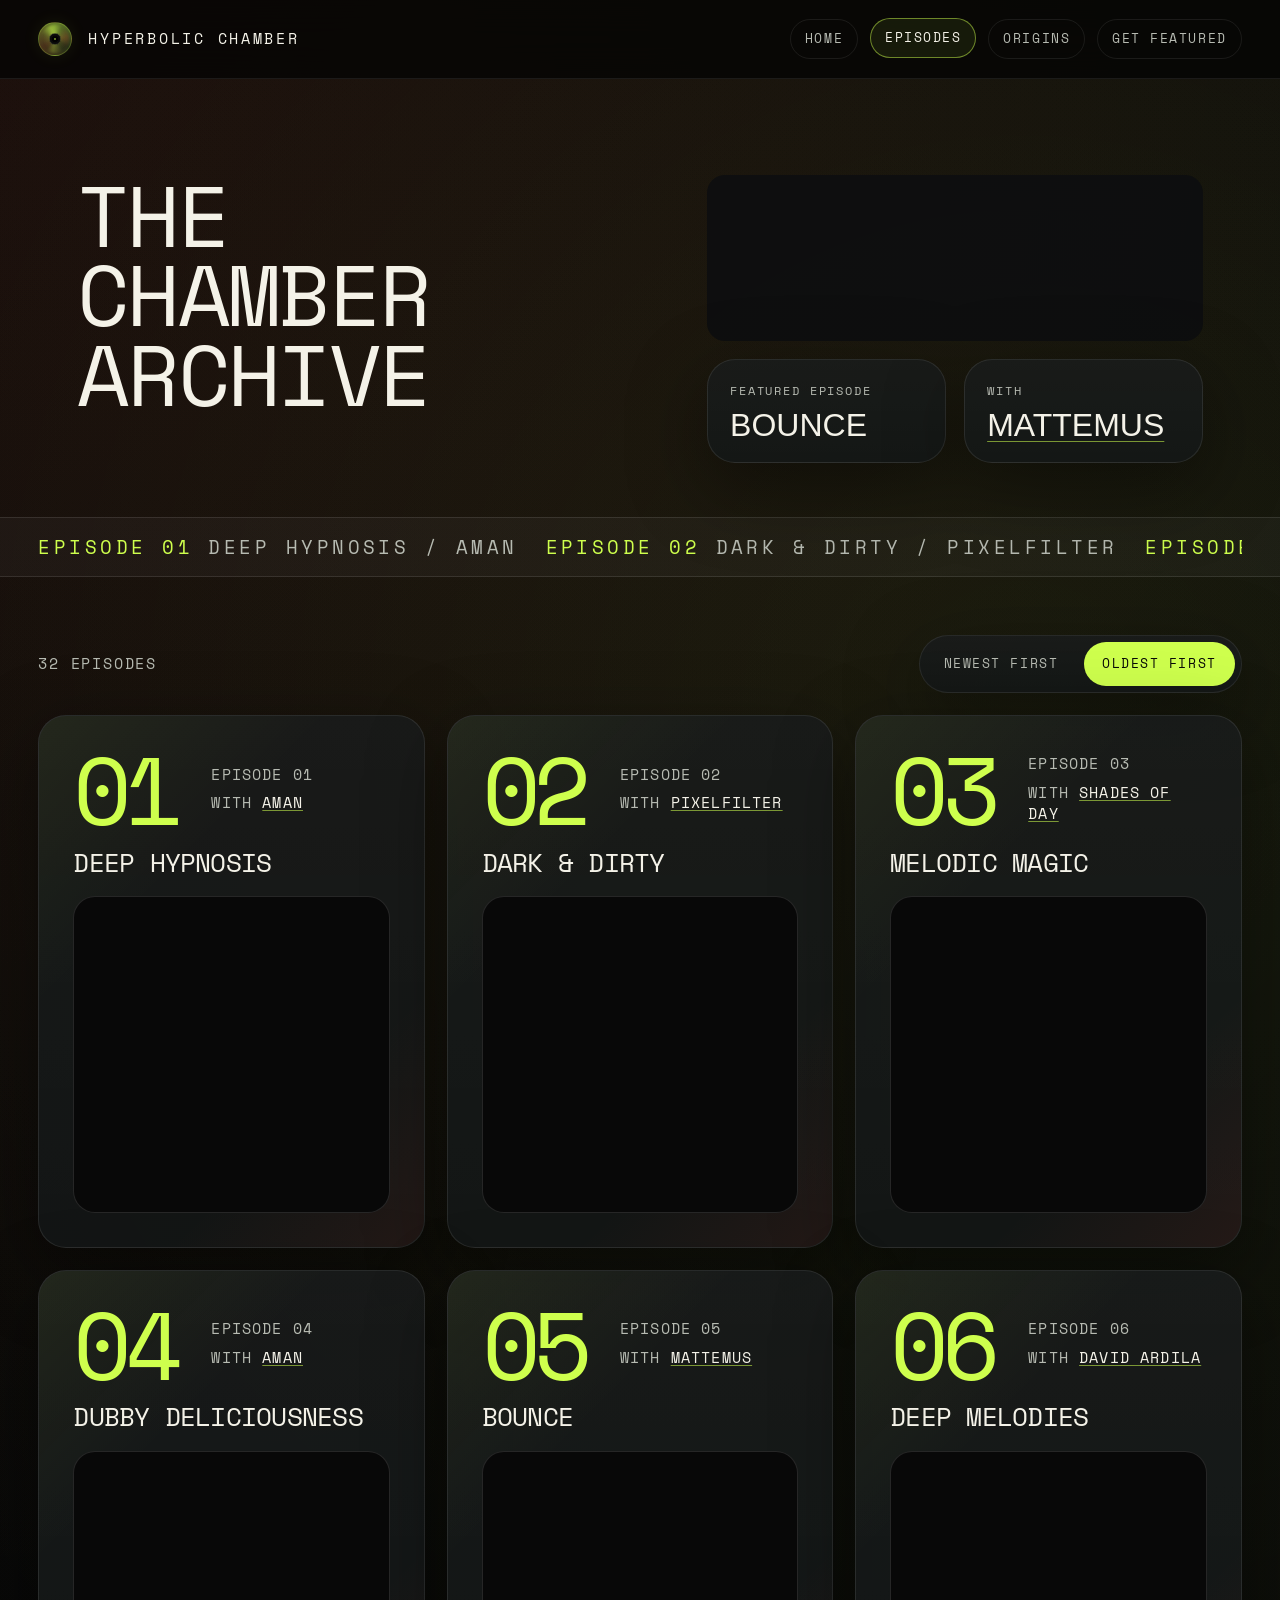
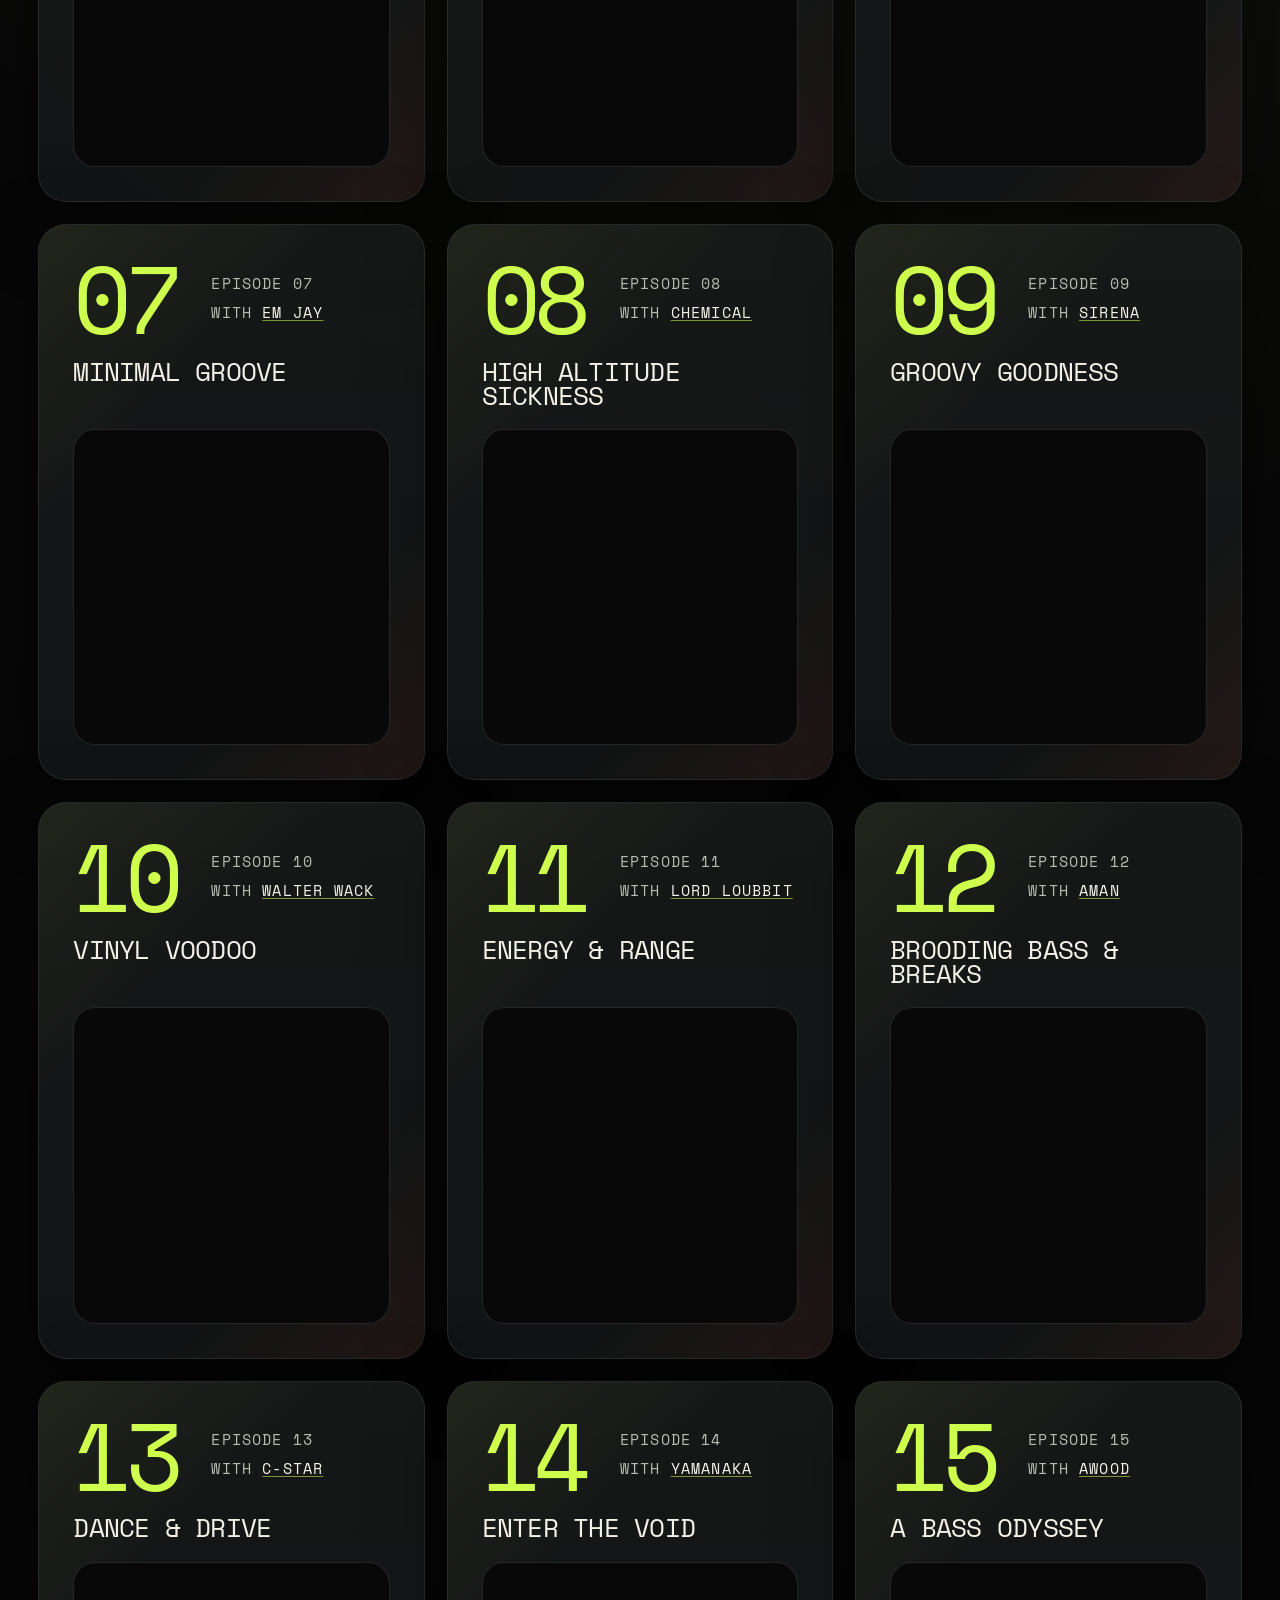
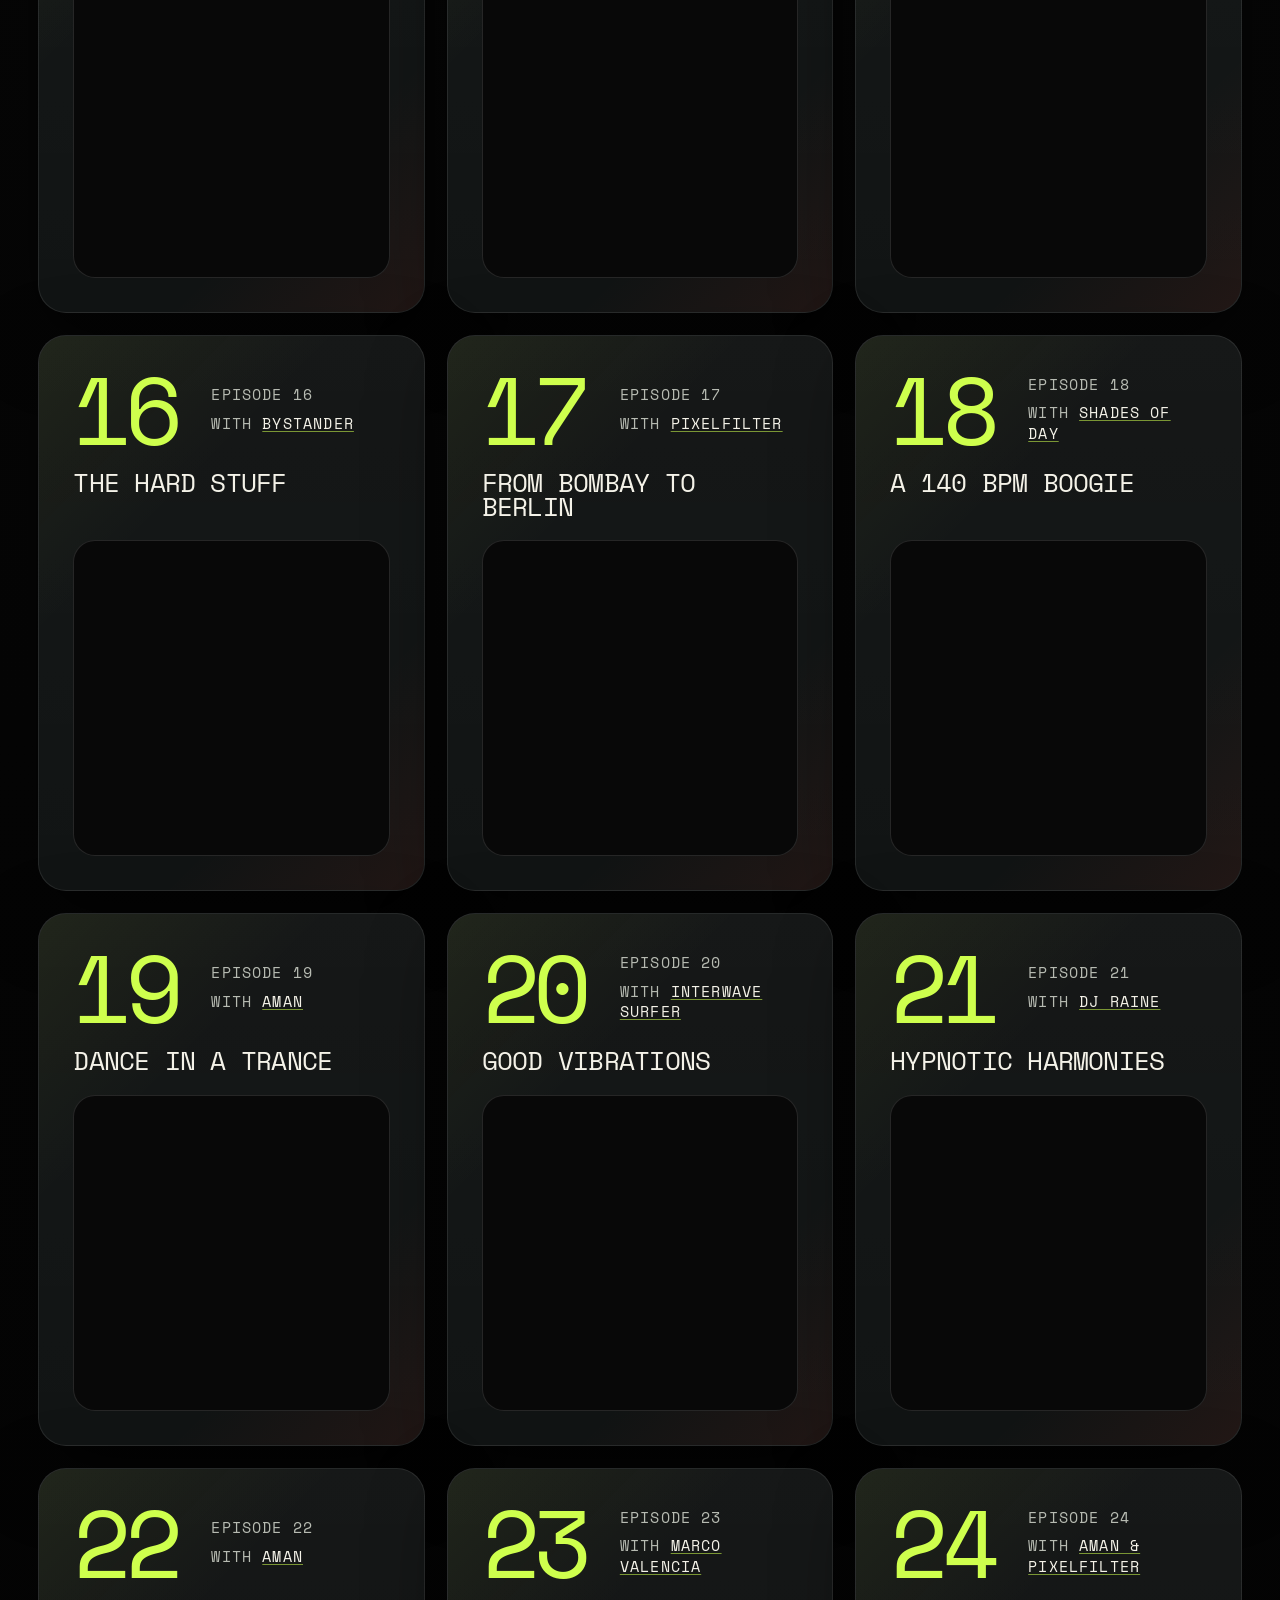
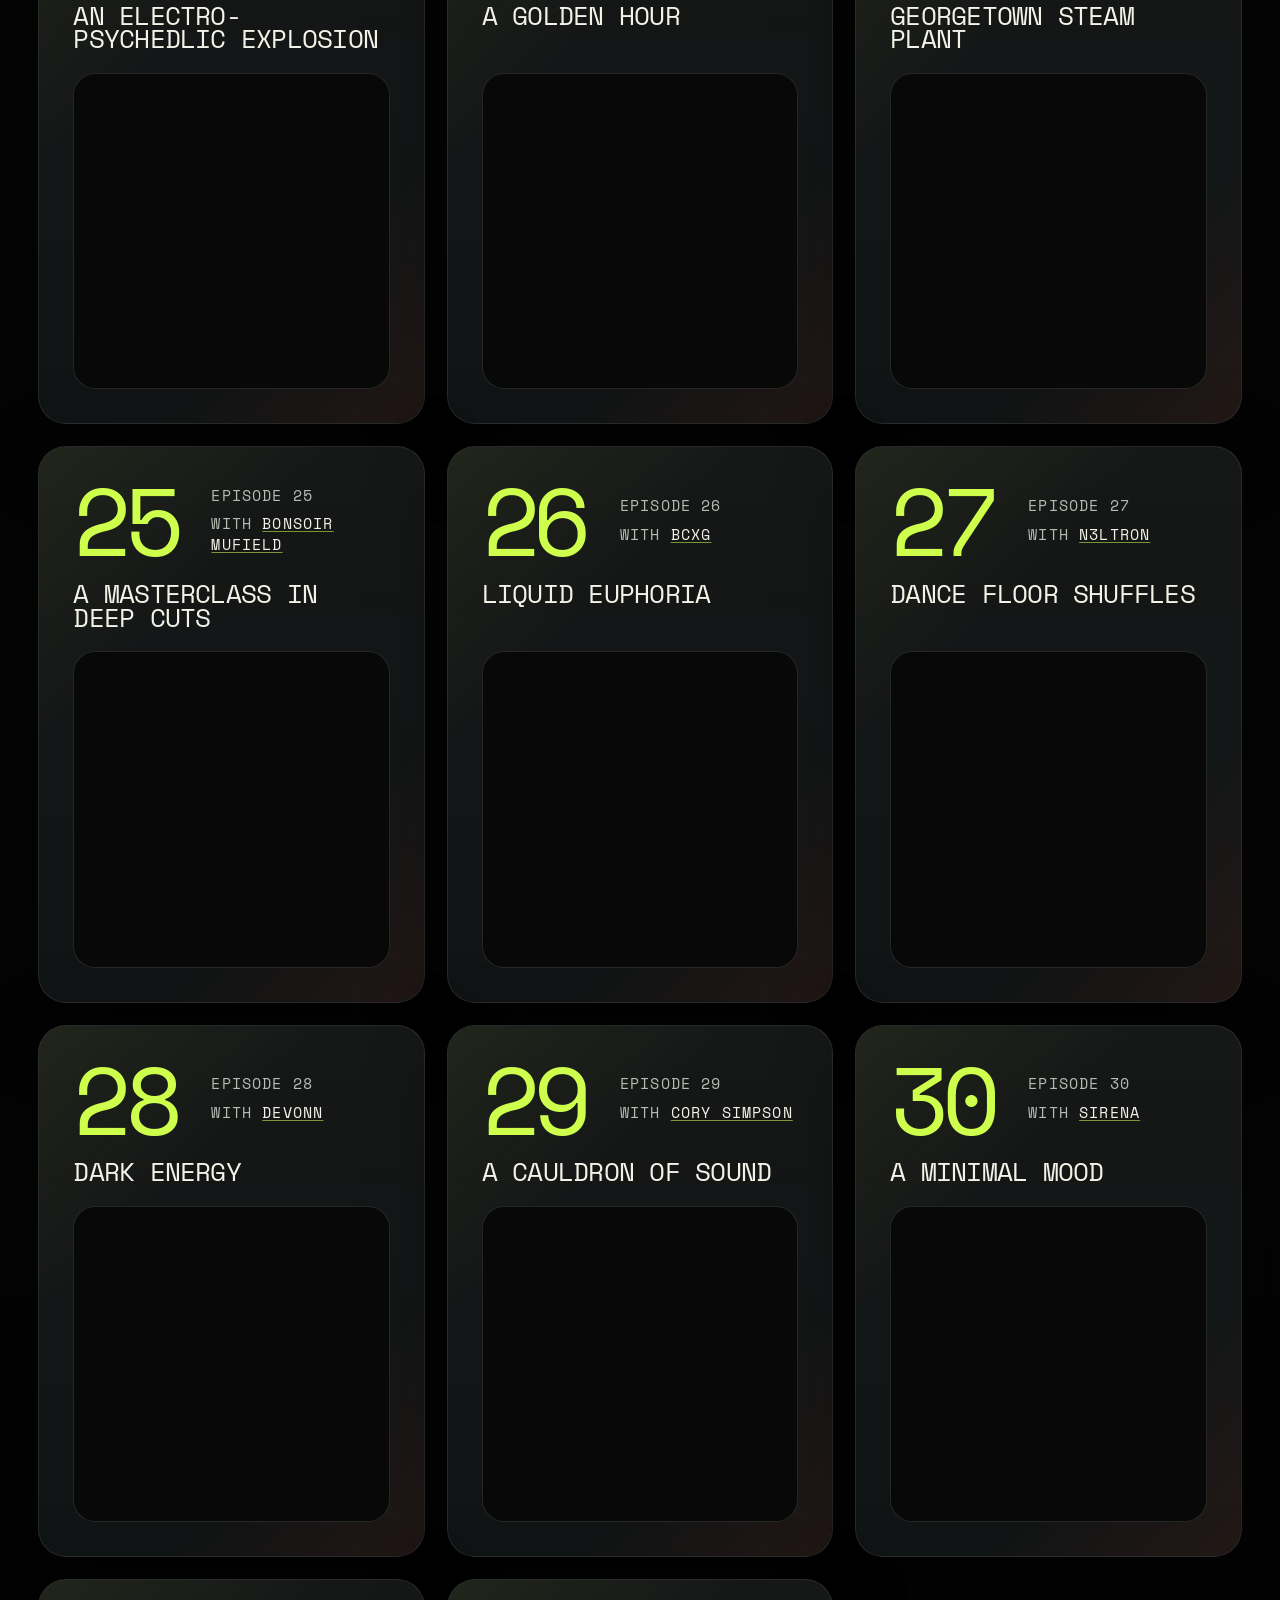
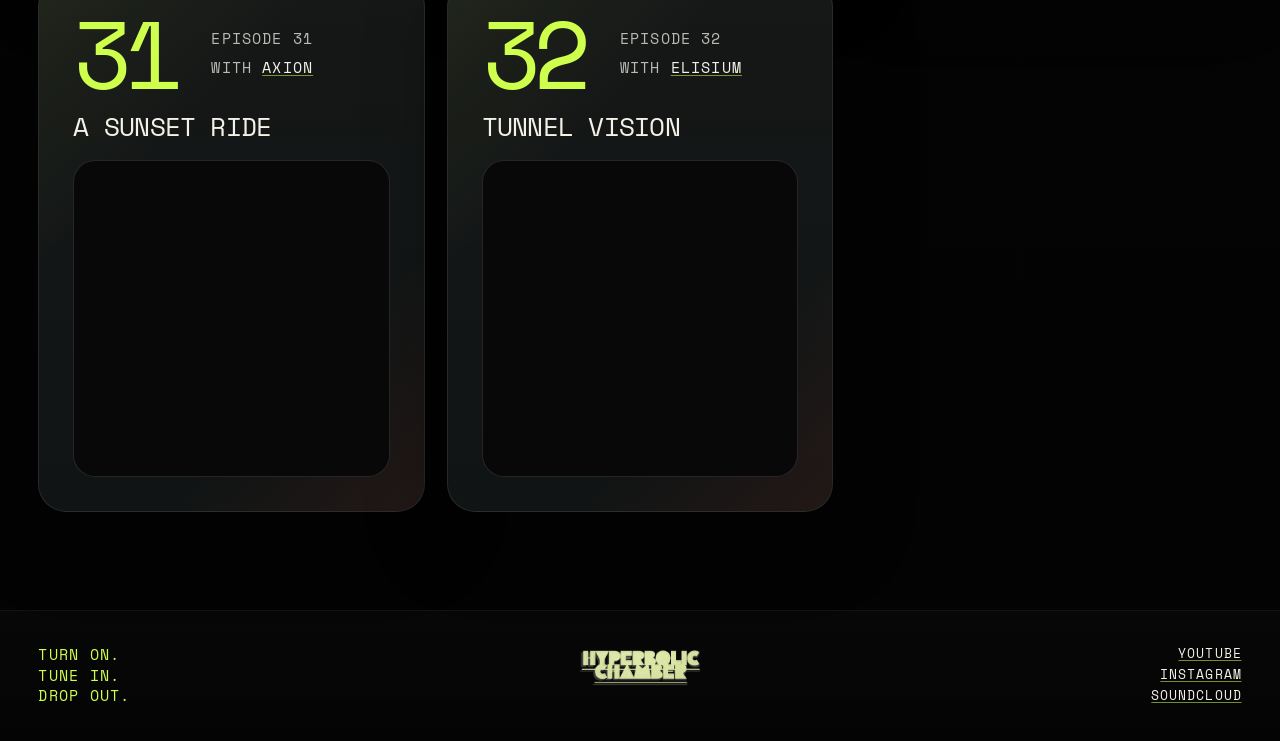
==== commit 8c8c60c8: "Update browser bar colors" ====
--- a/episodes/index.html
+++ b/episodes/index.html
@@ -2,7 +2,10 @@
 <html lang="en">
   <head>
     <meta charset="utf-8">
-    <meta name="viewport" content="width=device-width, initial-scale=1">
+    <meta name="viewport" content="width=device-width, initial-scale=1, viewport-fit=cover">
+    <meta name="theme-color" content="#050505">
+    <meta name="apple-mobile-web-app-capable" content="yes">
+    <meta name="apple-mobile-web-app-status-bar-style" content="black">
     <title>Episodes | Hyperbolic Chamber</title>
     <meta name="description" content="Browse the full Hyperbolic Chamber archive with every episode, guest DJ, and session collected in sequence.">
     <meta name="robots" content="index, follow">
--- a/assets/css/site.css
+++ b/assets/css/site.css
@@ -42,11 +42,13 @@
 
 html {
   scroll-behavior: smooth;
+  background-color: #050505;
 }
 
 body {
   margin: 0;
   min-width: 320px;
+  background-color: #050505;
   color: var(--text);
   font-family: var(--body-font);
   line-height: 1.55;
@@ -2485,6 +2487,65 @@
   resize: vertical;
 }
 
+.form-status {
+  margin: 4px 0 18px;
+  font-size: 0.92rem;
+  line-height: 1.5;
+  color: var(--muted);
+}
+
+.form-status[data-state="success"] {
+  color: var(--accent);
+}
+
+.form-status[data-state="error"] {
+  color: #ff8c7a;
+}
+
+.form-card[data-featured-form] .button:disabled,
+.form-card[data-featured-form] .button[aria-disabled="true"] {
+  opacity: 0.6;
+  cursor: not-allowed;
+  transform: none;
+}
+
+.form-success {
+  display: grid;
+  gap: 14px;
+  min-height: 100%;
+  align-content: center;
+  justify-items: start;
+  text-align: left;
+}
+
+.form-success[hidden] {
+  display: none;
+}
+
+.form-card .form-success .eyebrow {
+  display: block;
+  margin: 0;
+  text-transform: uppercase;
+  letter-spacing: 0.14em;
+}
+
+.form-success__title {
+  margin: 0;
+  font-size: clamp(1.7rem, 4vw, 2.6rem);
+  line-height: 0.96;
+  text-transform: uppercase;
+}
+
+.form-card .form-success__copy {
+  display: block;
+  margin: 0;
+  max-width: 30rem;
+  color: var(--muted);
+  font-family: "Space Mono", "Courier New", monospace;
+  font-size: 1rem;
+  line-height: 1.55;
+}
+
 .footer-grid {
   align-items: start;
   padding: clamp(22px, 4vw, 34px) 0;
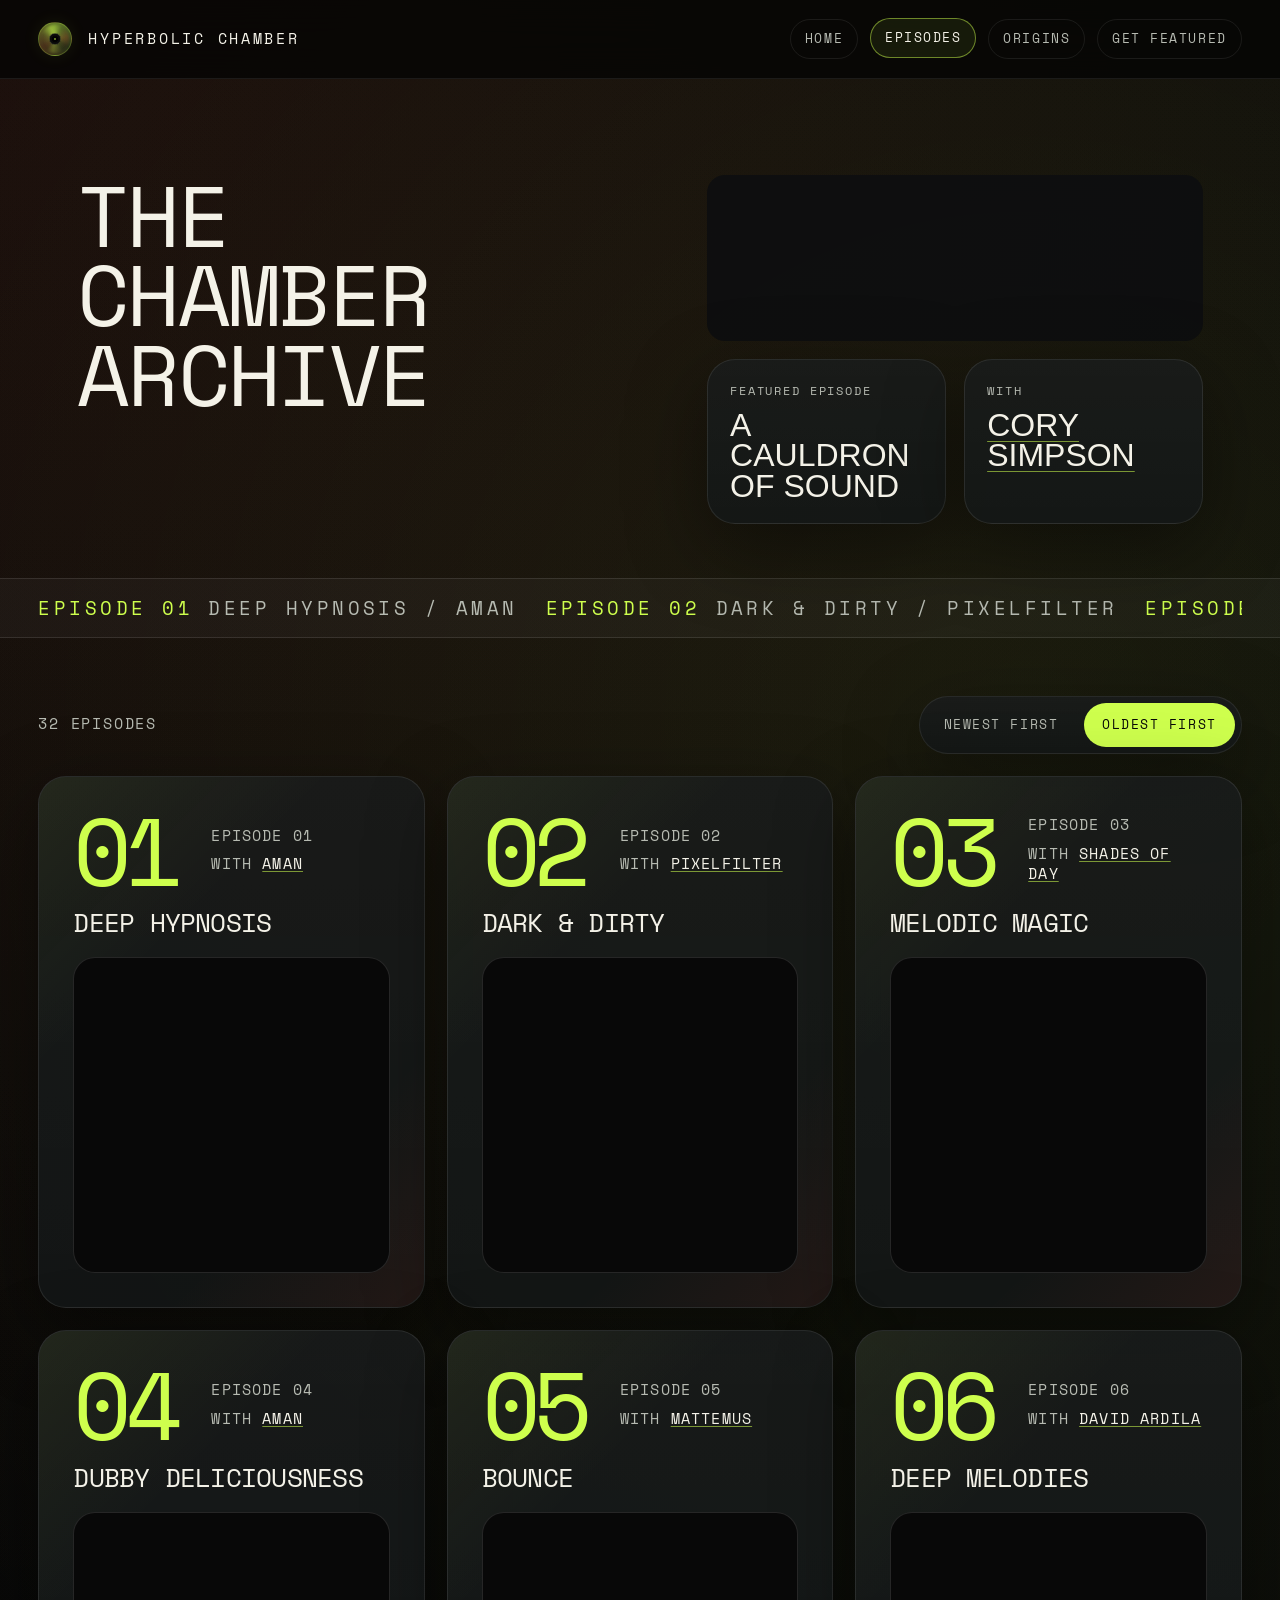
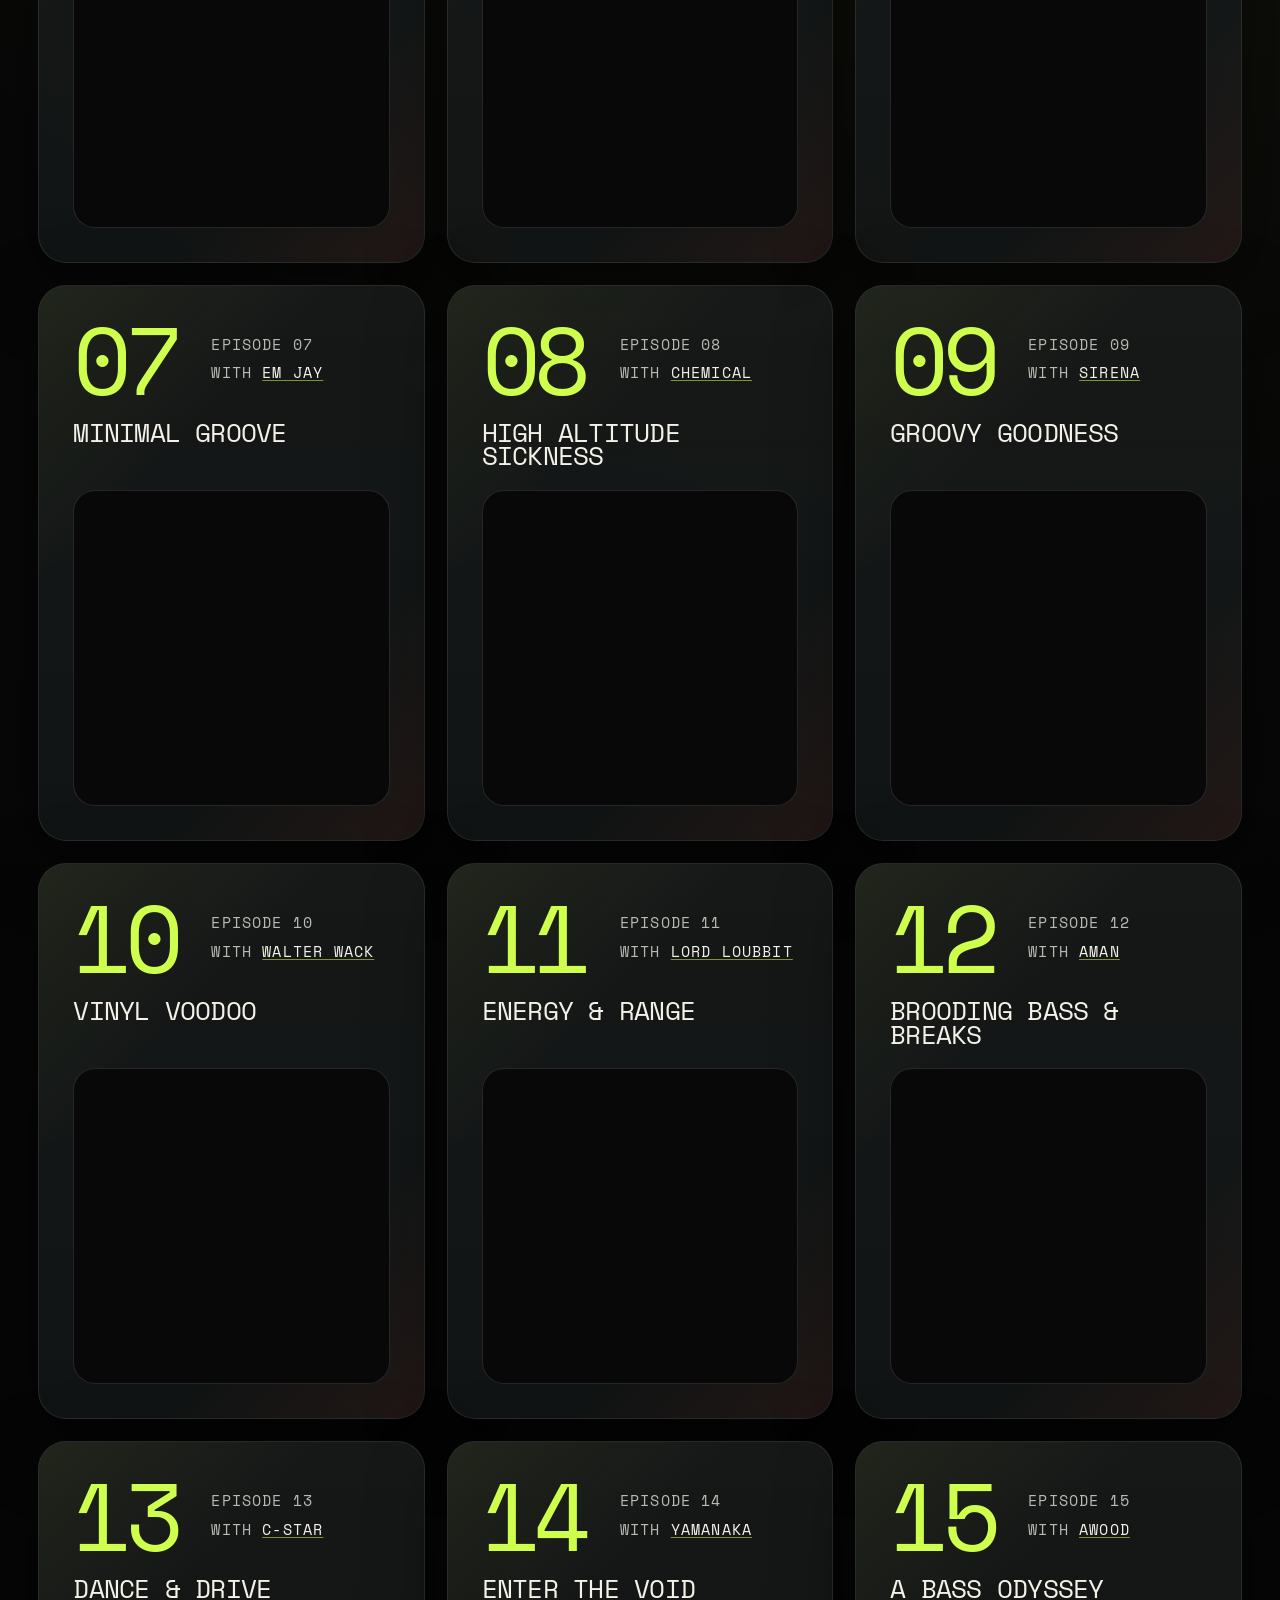
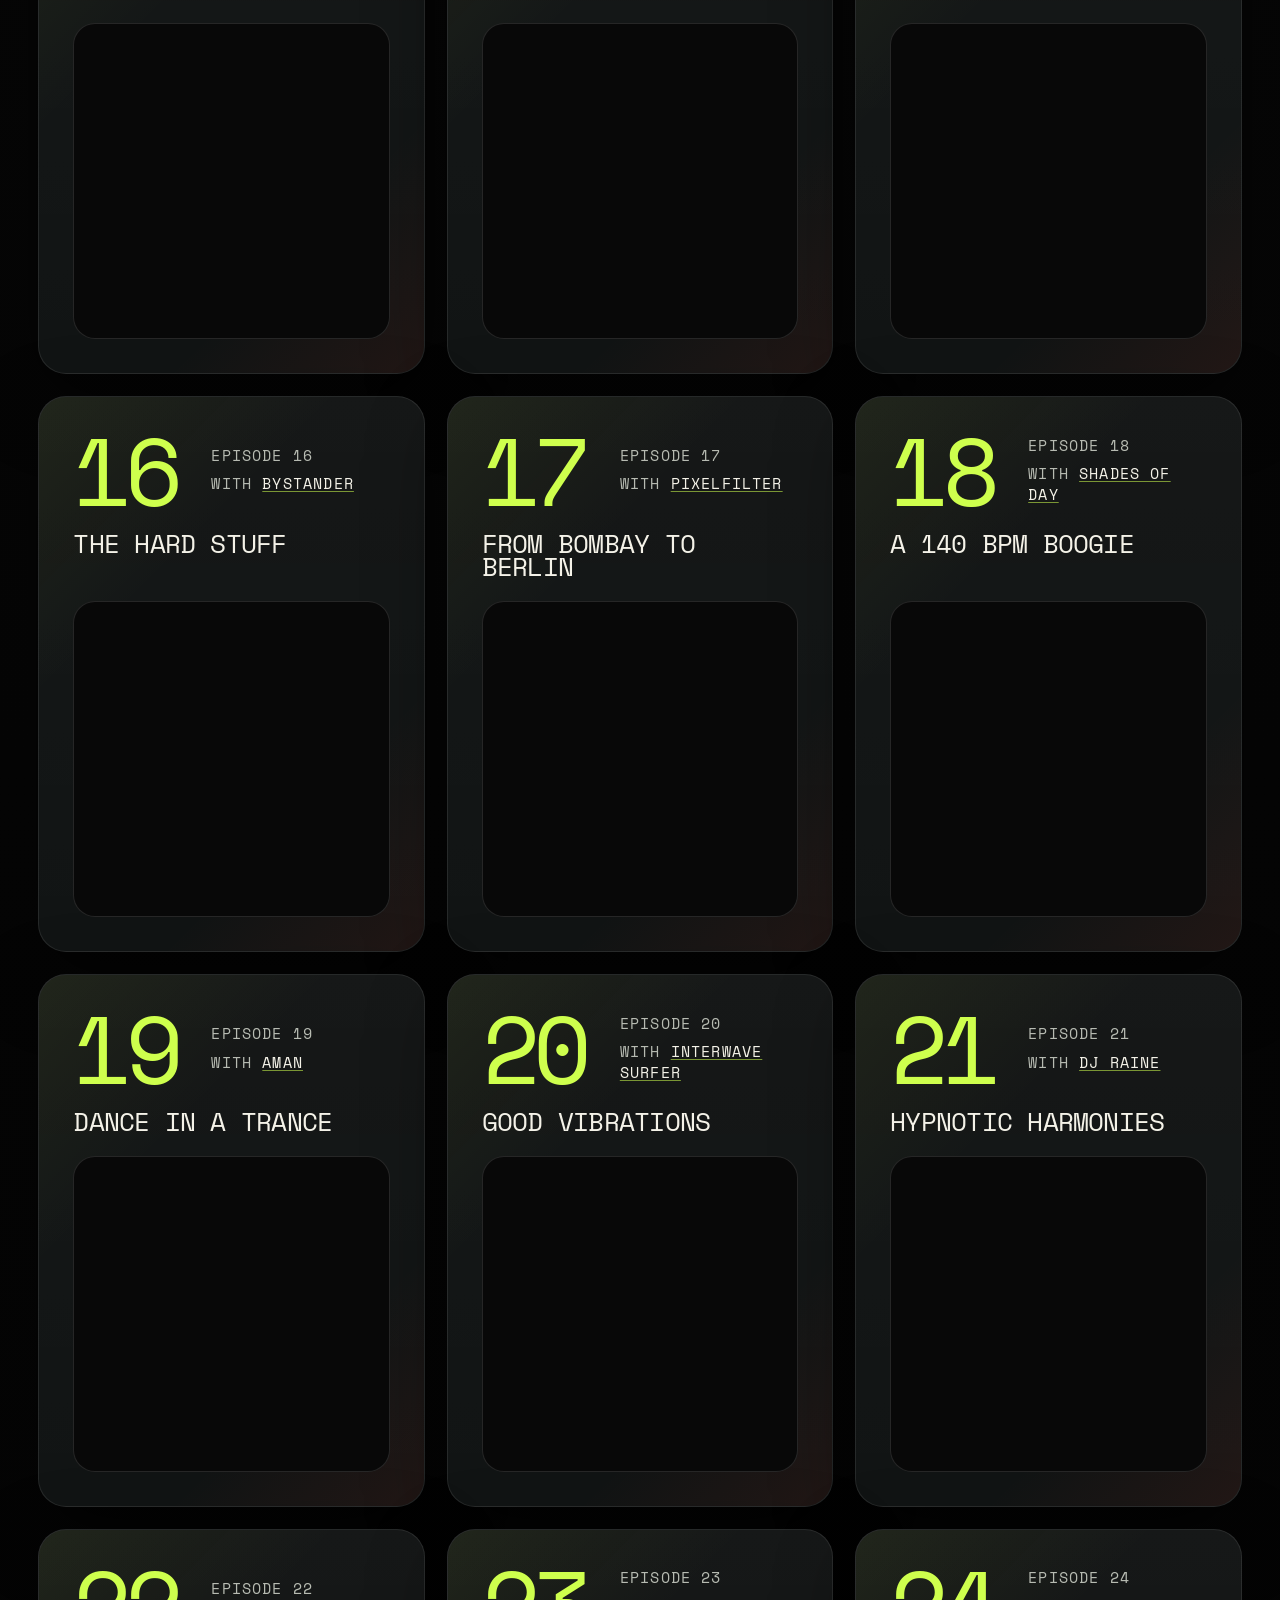
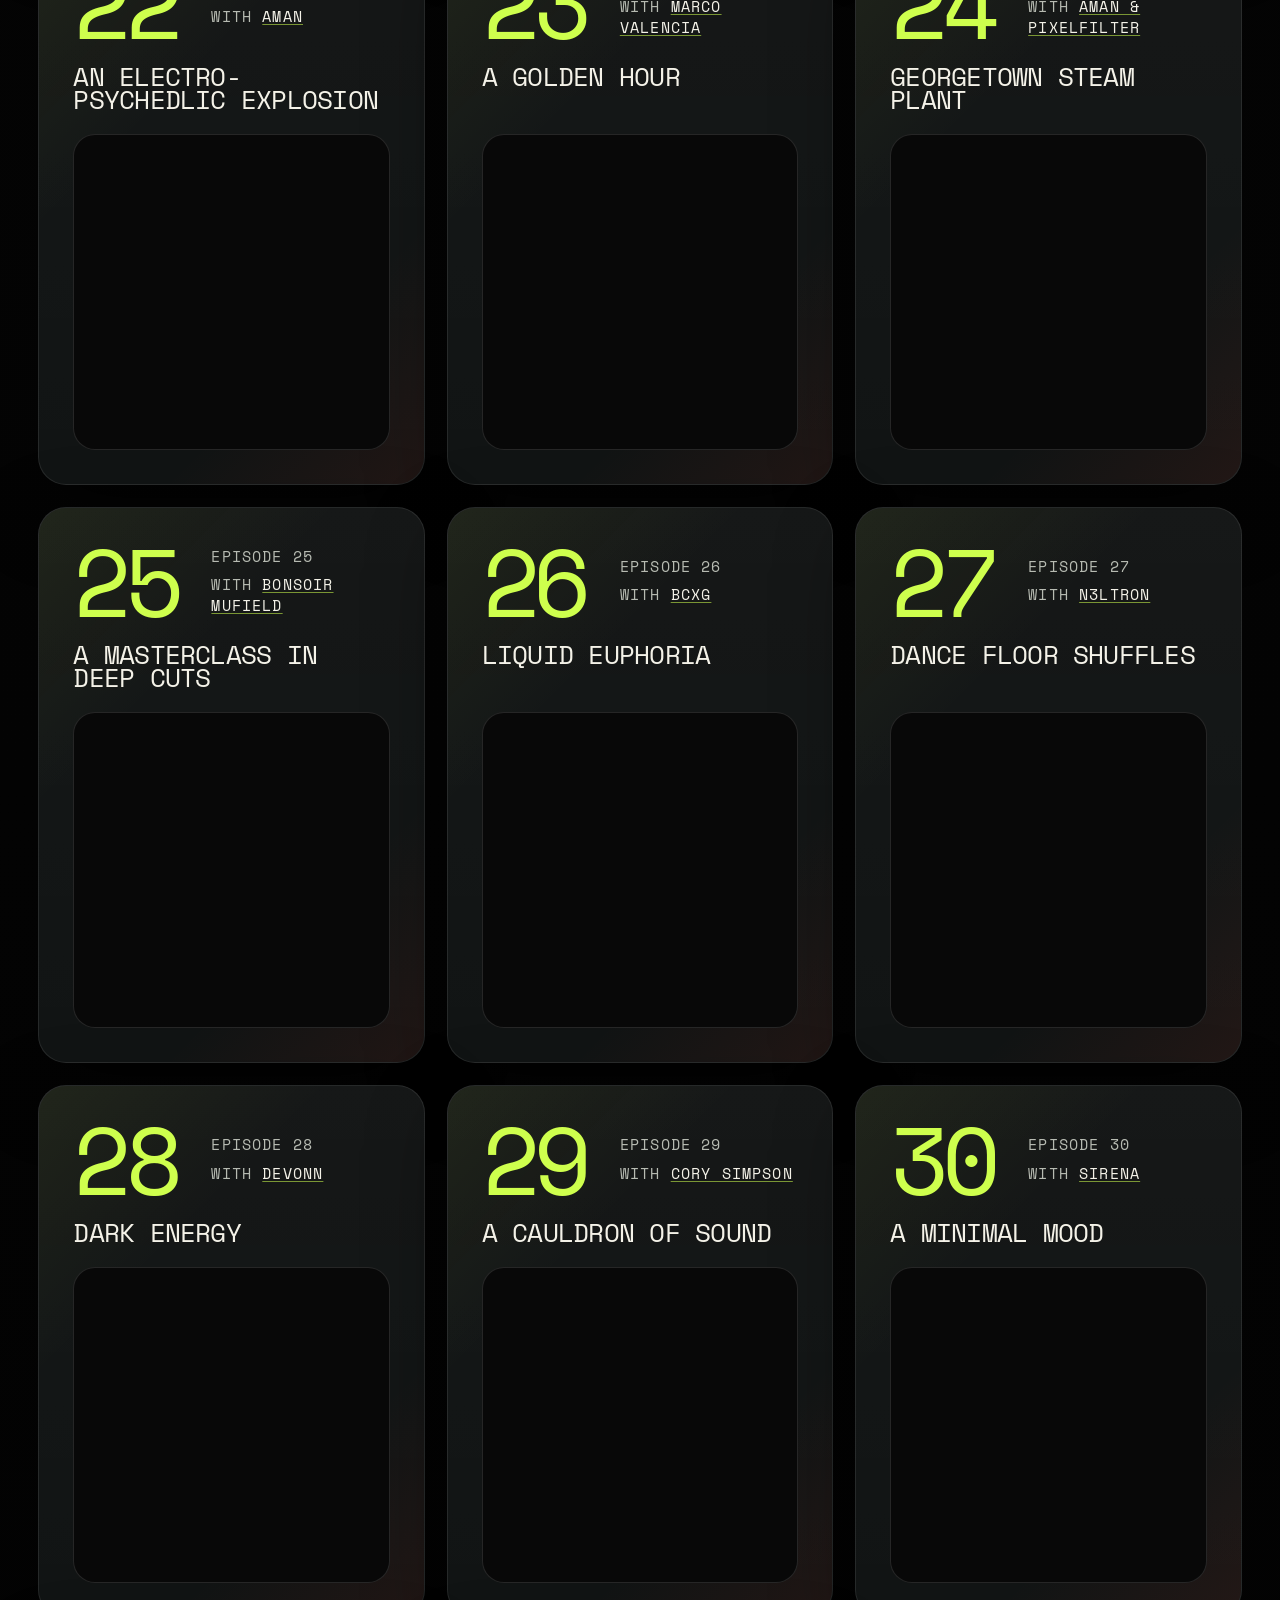
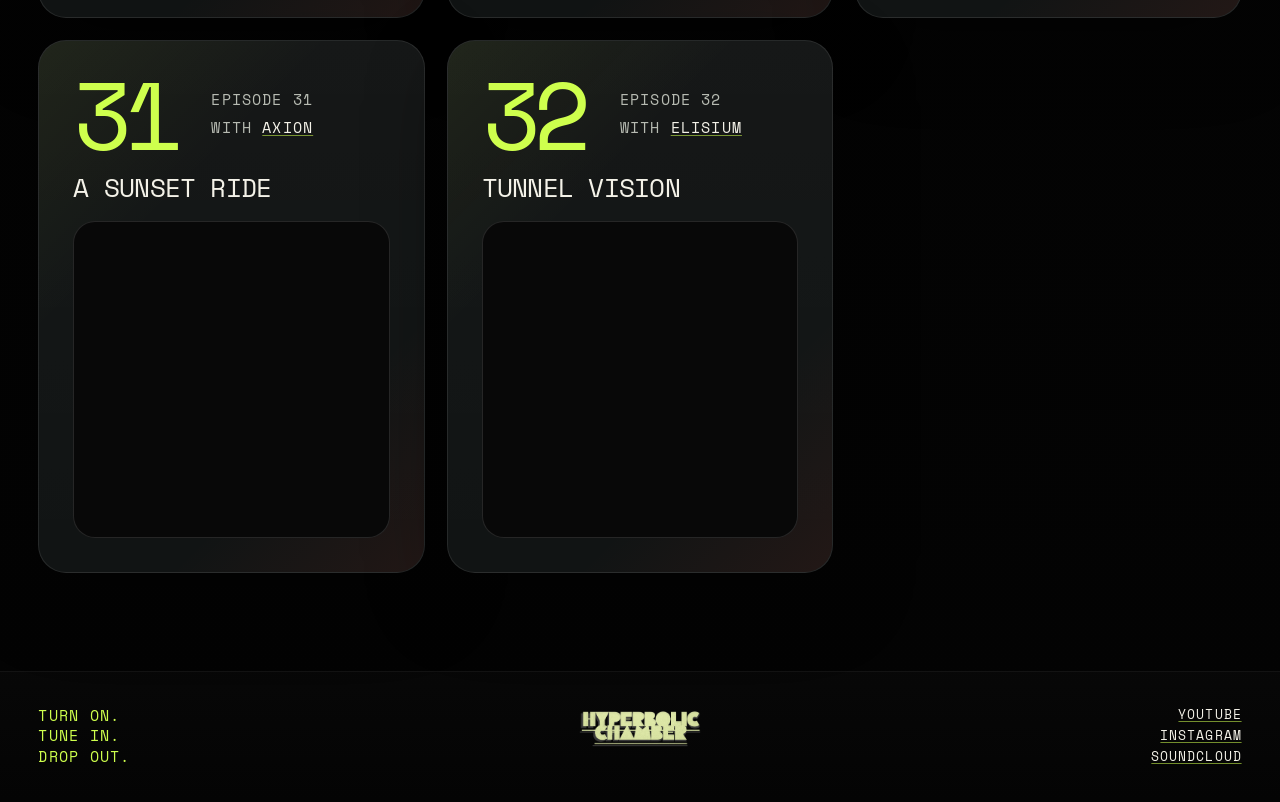
==== commit 0f632bc1: "SEO updates" ====
--- a/episodes/index.html
+++ b/episodes/index.html
@@ -7,19 +7,19 @@
     <meta name="apple-mobile-web-app-capable" content="yes">
     <meta name="apple-mobile-web-app-status-bar-style" content="black">
     <title>Episodes | Hyperbolic Chamber</title>
-    <meta name="description" content="Browse the full Hyperbolic Chamber archive with every episode, guest DJ, and session collected in sequence.">
+    <meta name="description" content="A stream of underground sound — mixes and premieres.">
     <meta name="robots" content="index, follow">
     <link rel="canonical" href="https://hyperbolic-chamber.space/episodes/">
     <meta property="og:site_name" content="Hyperbolic Chamber">
     <meta property="og:type" content="website">
     <meta property="og:title" content="Episodes Archive | Hyperbolic Chamber">
-    <meta property="og:description" content="Browse the full Hyperbolic Chamber archive with every episode, guest DJ, and session collected in sequence.">
+    <meta property="og:description" content="A stream of underground sound — mixes and premieres.">
     <meta property="og:url" content="https://hyperbolic-chamber.space/episodes/">
     <meta property="og:image" content="https://hyperbolic-chamber.space/assets/images/origin-cover.jpg">
     <meta property="og:image:alt" content="Hyperbolic Chamber cover art">
     <meta name="twitter:card" content="summary_large_image">
     <meta name="twitter:title" content="Episodes Archive | Hyperbolic Chamber">
-    <meta name="twitter:description" content="Browse the full Hyperbolic Chamber archive with every episode, guest DJ, and session collected in sequence.">
+    <meta name="twitter:description" content="A stream of underground sound — mixes and premieres.">
     <meta name="twitter:image" content="https://hyperbolic-chamber.space/assets/images/origin-cover.jpg">
     <link rel="icon" href="../assets/images/favicon.ico">
     <link rel="stylesheet" href="../assets/css/site.css">
@@ -32,7 +32,7 @@
             "@id": "https://hyperbolic-chamber.space/episodes/#webpage",
             "url": "https://hyperbolic-chamber.space/episodes/",
             "name": "Episodes Archive | Hyperbolic Chamber",
-            "description": "Browse the full Hyperbolic Chamber archive with every episode, guest DJ, and session collected in sequence."
+            "description": "A stream of underground sound — mixes and premieres."
           },
           {
             "@type": "ItemList",
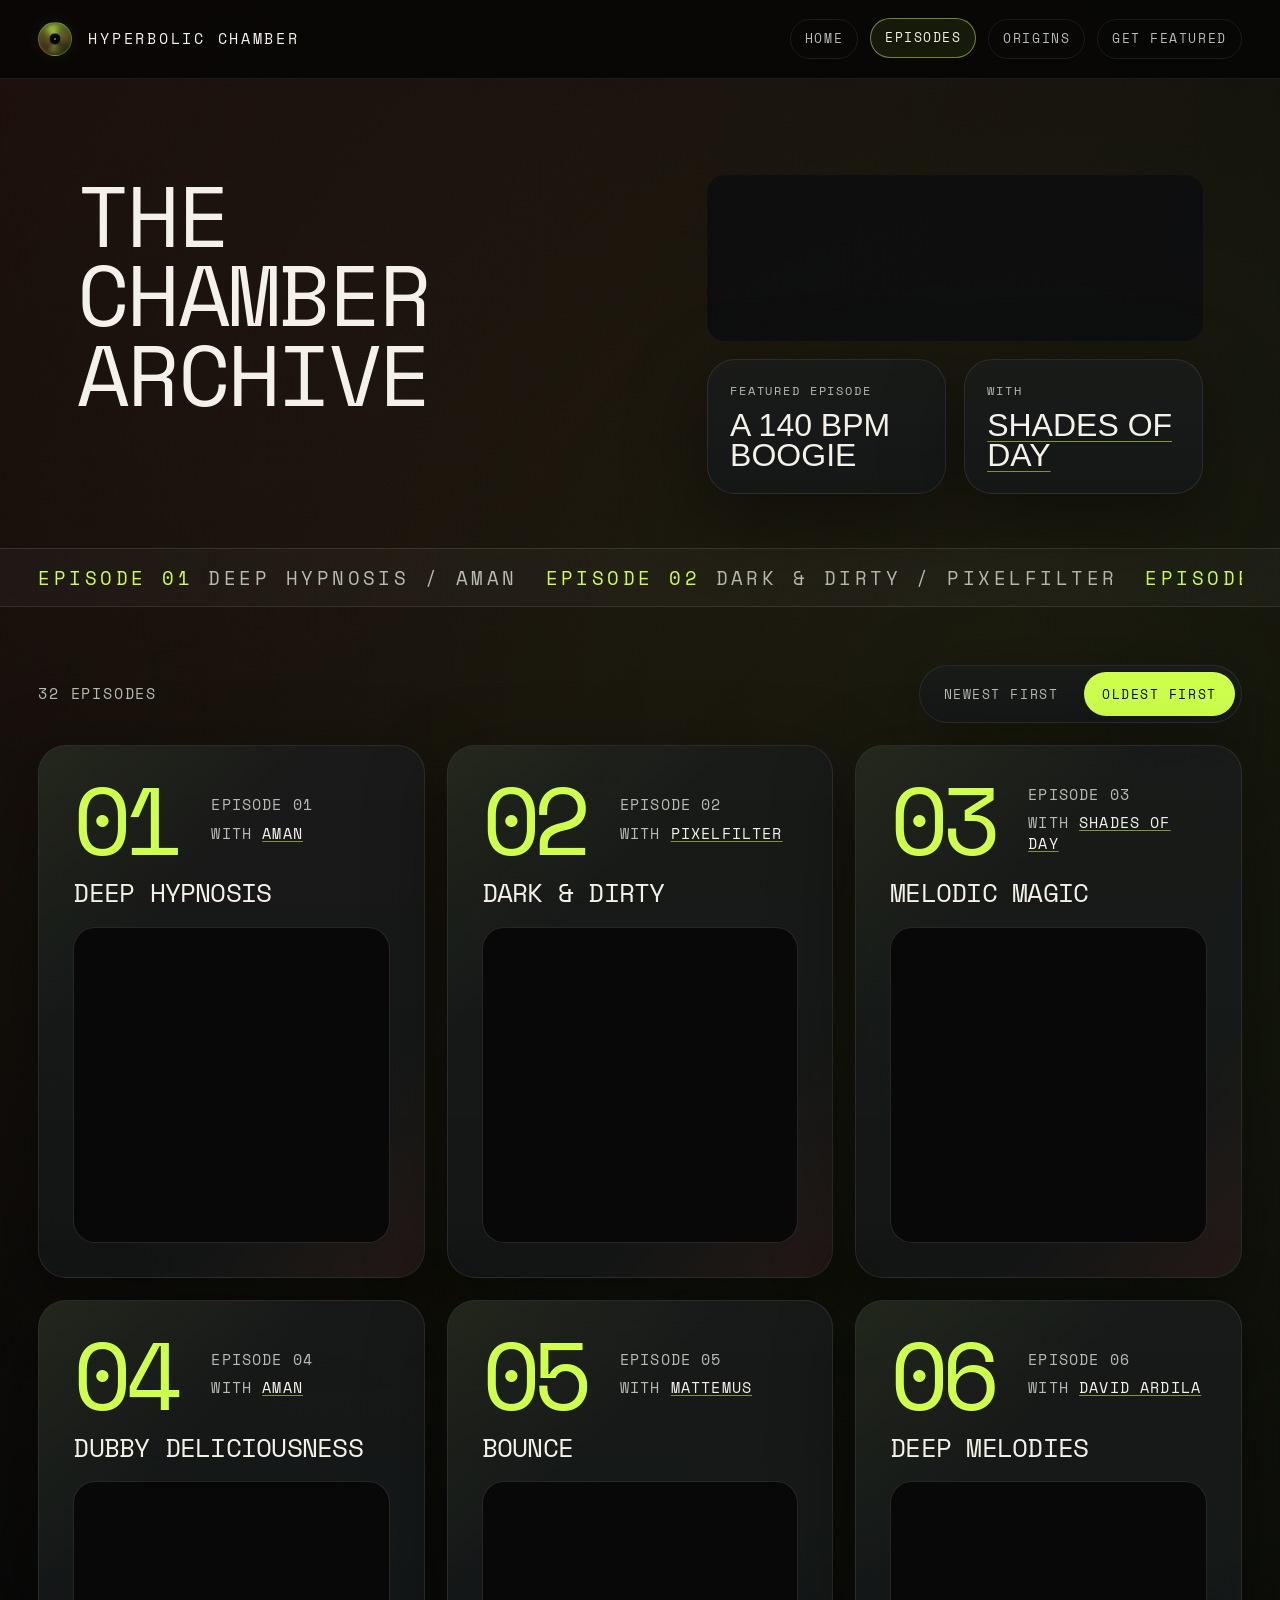
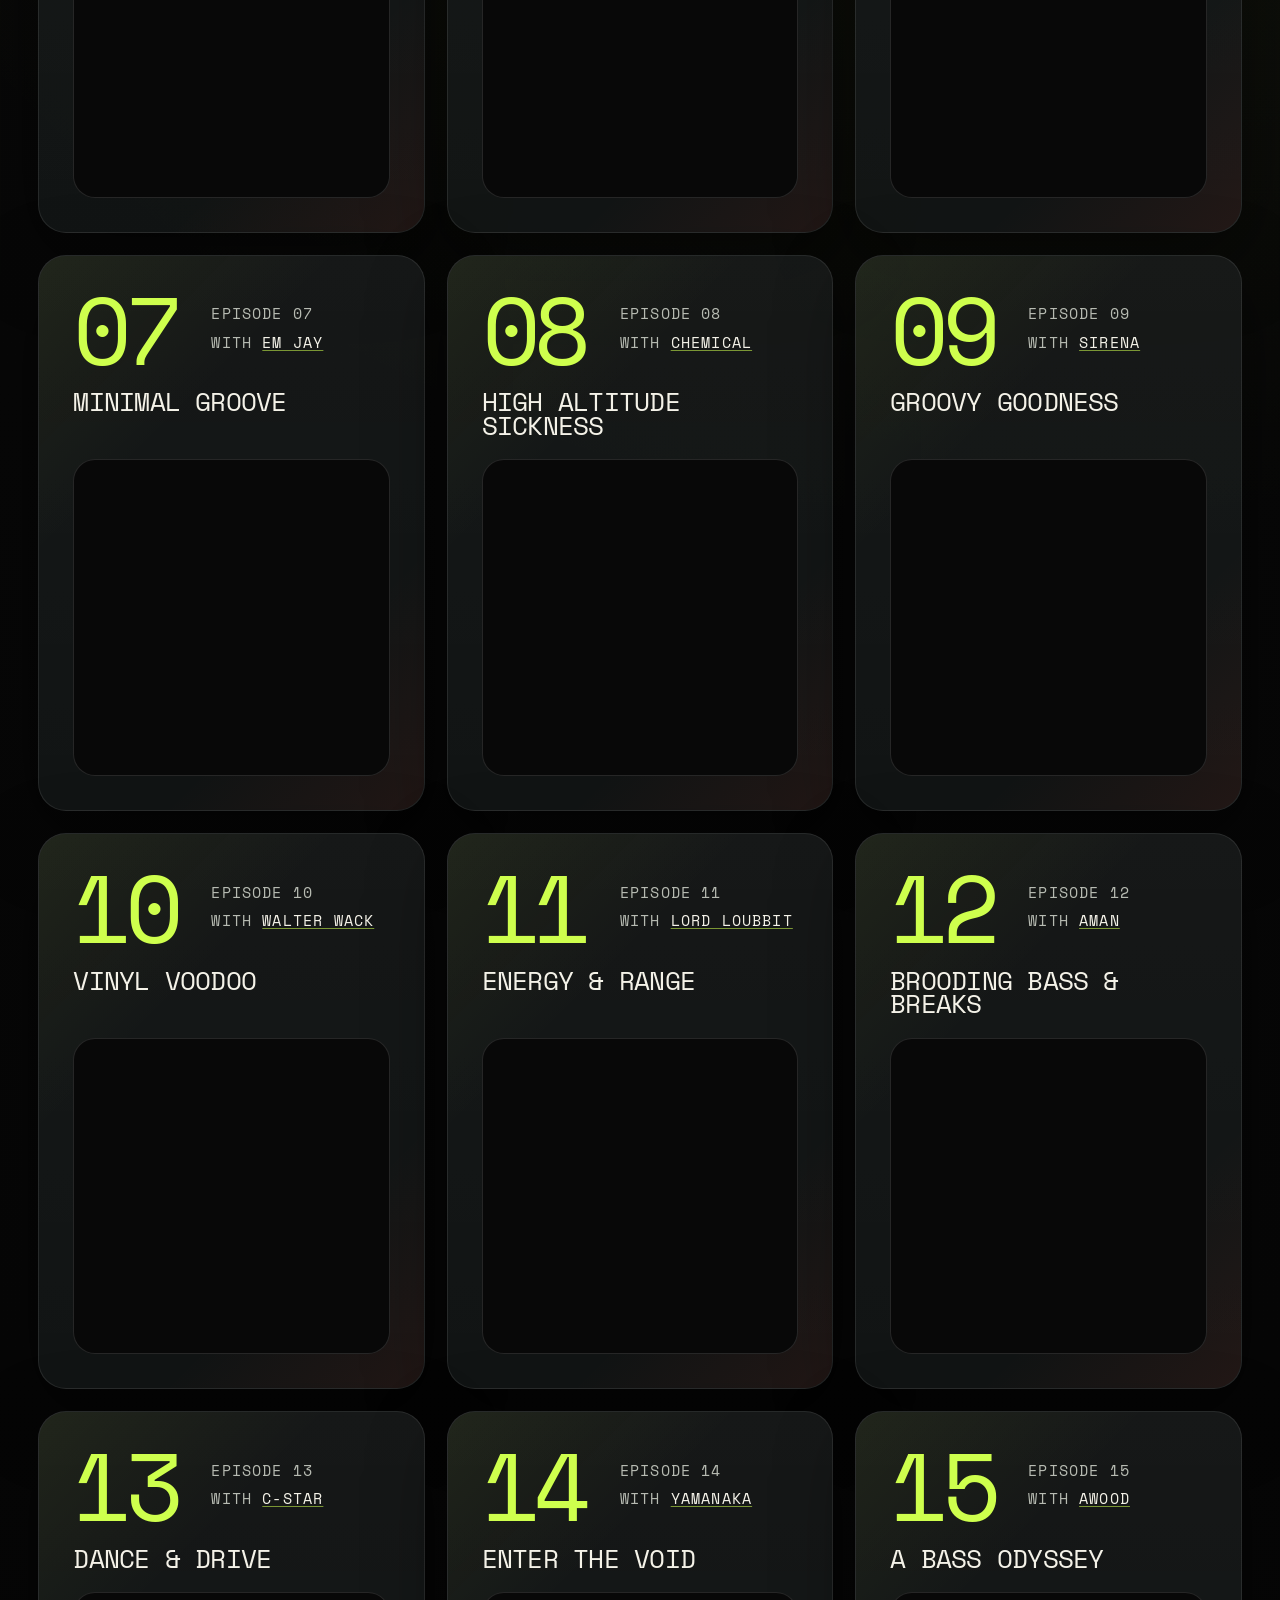
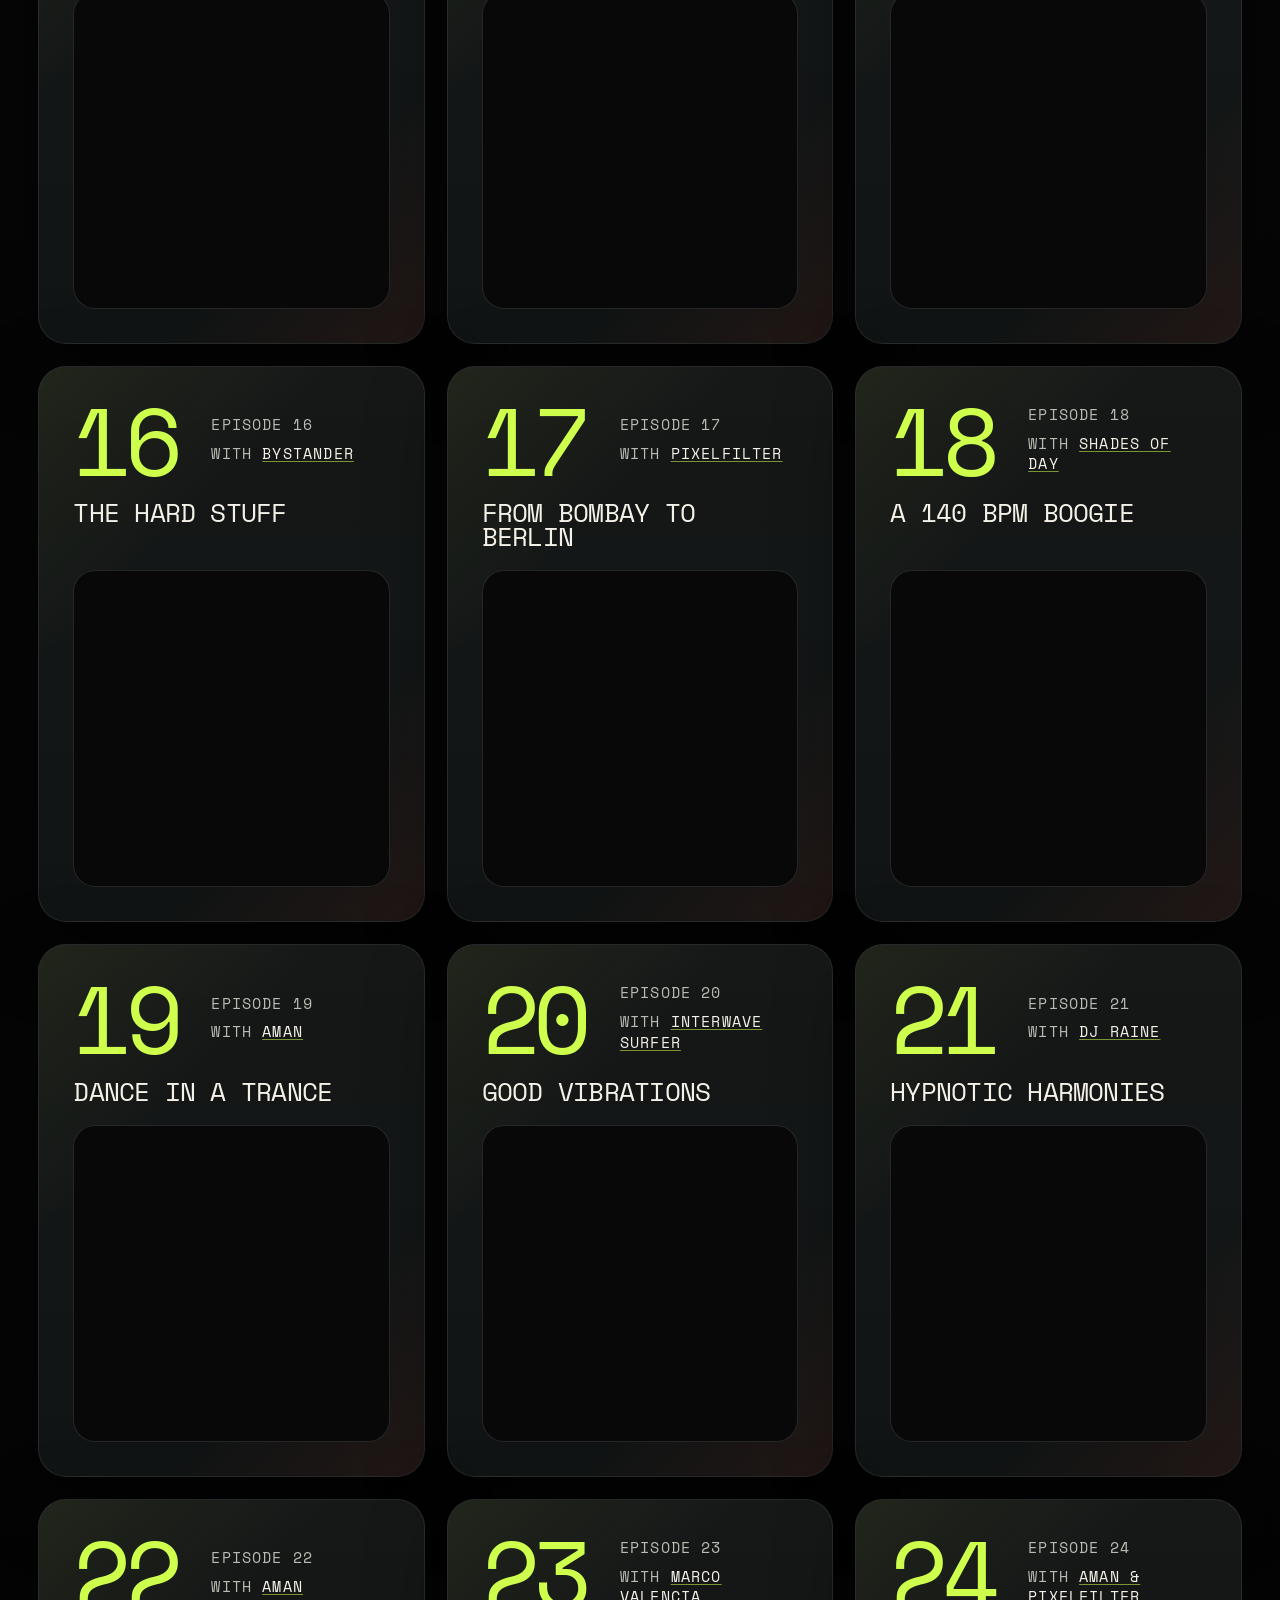
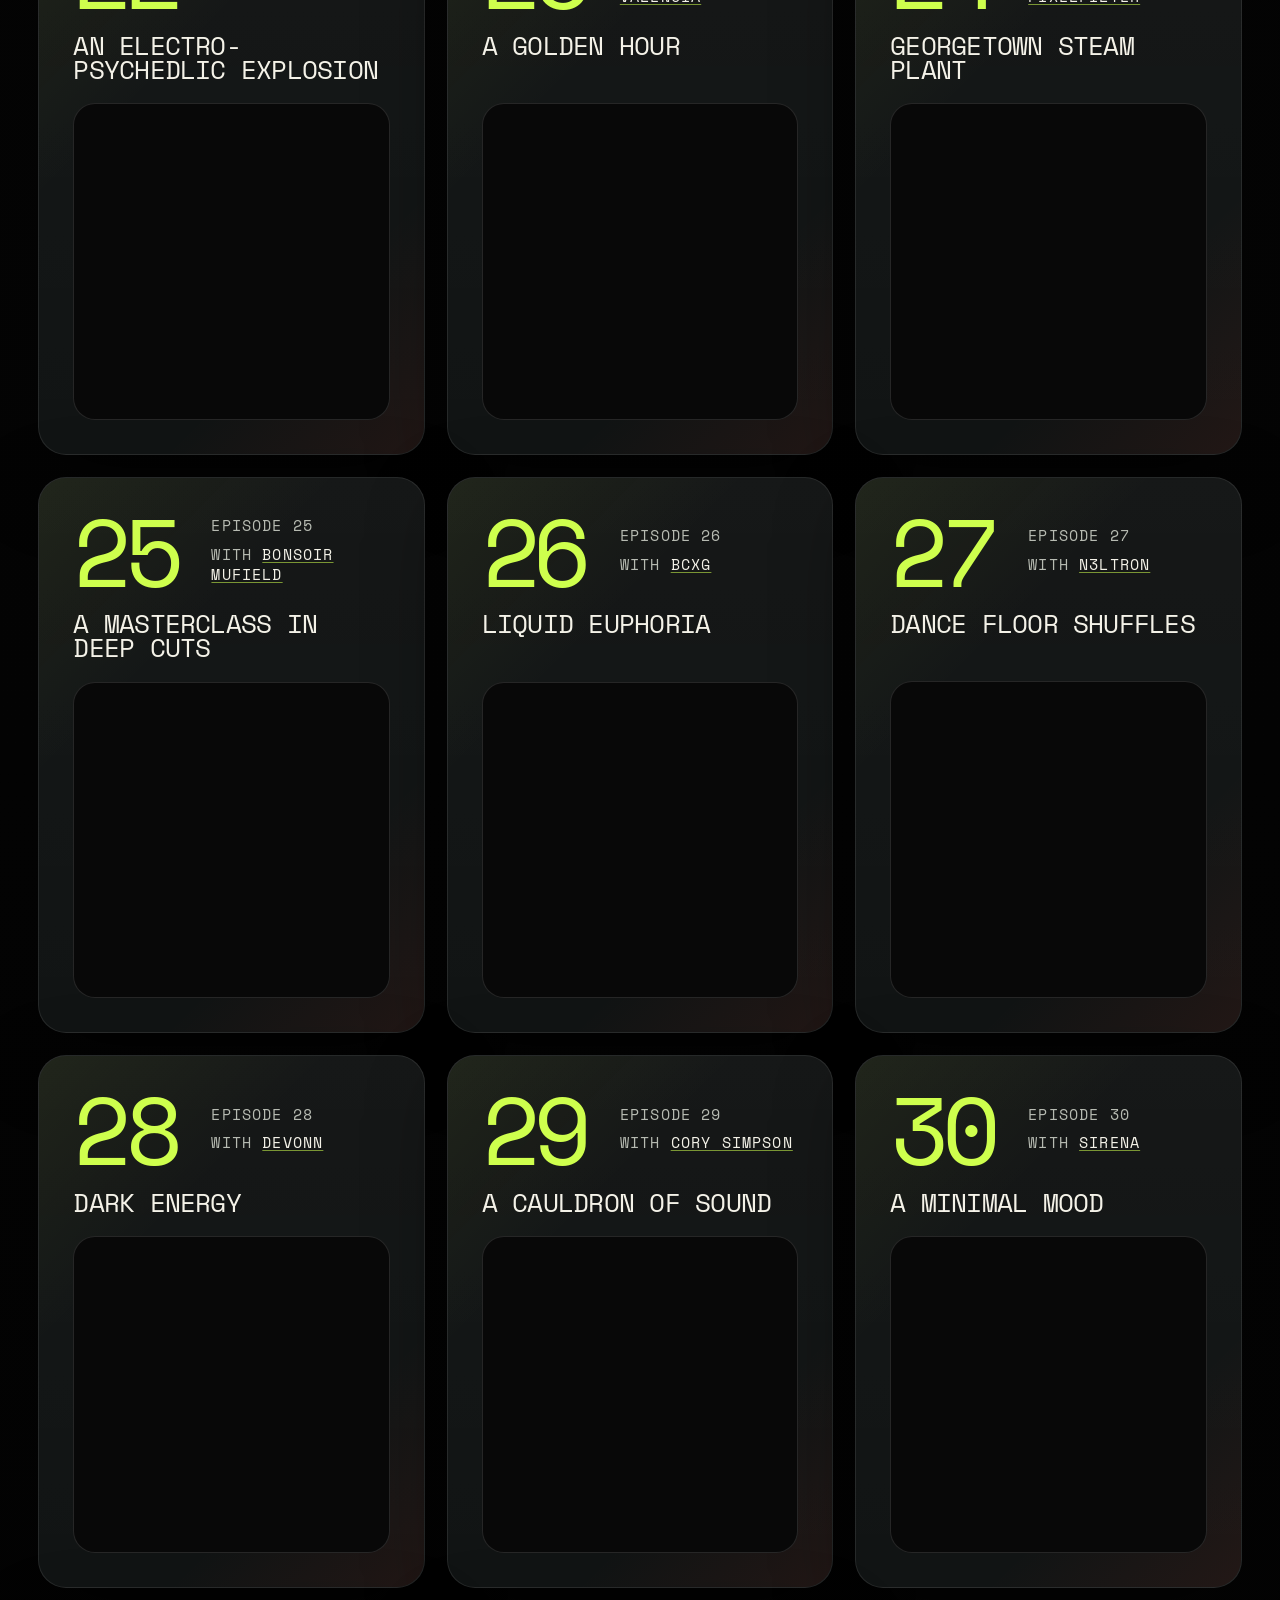
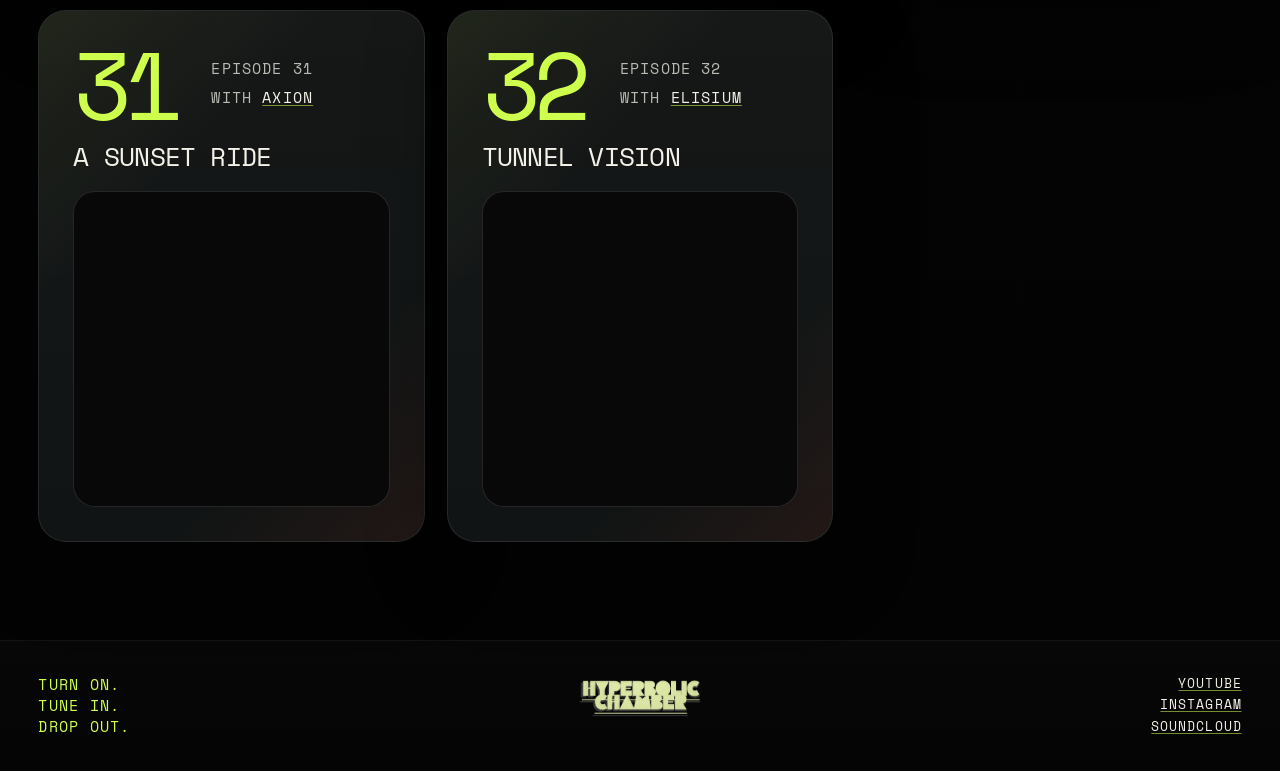
==== commit 912b50b0: "Add share image for SEO" ====
--- a/episodes/index.html
+++ b/episodes/index.html
@@ -15,12 +15,14 @@
     <meta property="og:title" content="Episodes Archive | Hyperbolic Chamber">
     <meta property="og:description" content="A stream of underground sound — mixes and premieres.">
     <meta property="og:url" content="https://hyperbolic-chamber.space/episodes/">
-    <meta property="og:image" content="https://hyperbolic-chamber.space/assets/images/origin-cover.jpg">
-    <meta property="og:image:alt" content="Hyperbolic Chamber cover art">
+    <meta property="og:image" content="https://hyperbolic-chamber.space/assets/images/share-image.png">
+    <meta property="og:image:alt" content="Hyperbolic Chamber share image">
+    <meta property="og:image:width" content="1200">
+    <meta property="og:image:height" content="630">
     <meta name="twitter:card" content="summary_large_image">
     <meta name="twitter:title" content="Episodes Archive | Hyperbolic Chamber">
     <meta name="twitter:description" content="A stream of underground sound — mixes and premieres.">
-    <meta name="twitter:image" content="https://hyperbolic-chamber.space/assets/images/origin-cover.jpg">
+    <meta name="twitter:image" content="https://hyperbolic-chamber.space/assets/images/share-image.png">
     <link rel="icon" href="../assets/images/favicon.ico">
     <link rel="stylesheet" href="../assets/css/site.css">
     <script type="application/ld+json">
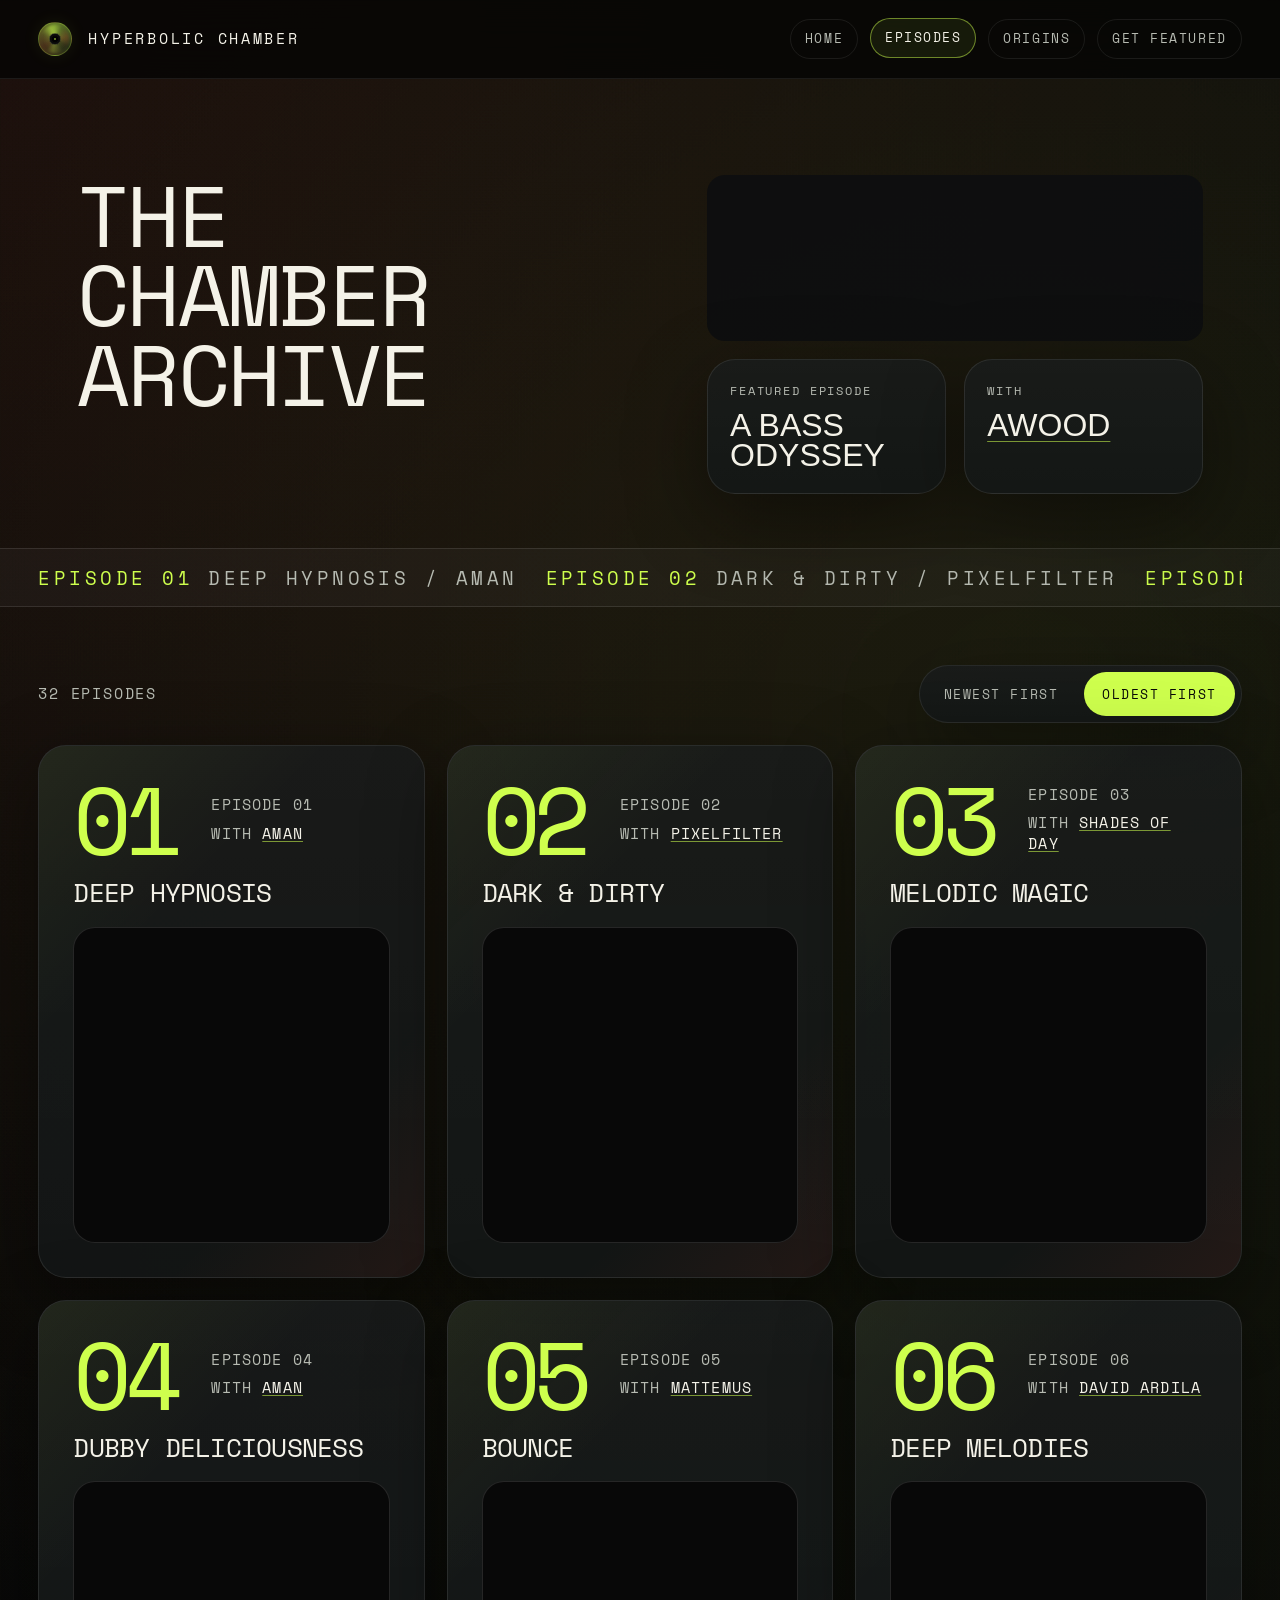
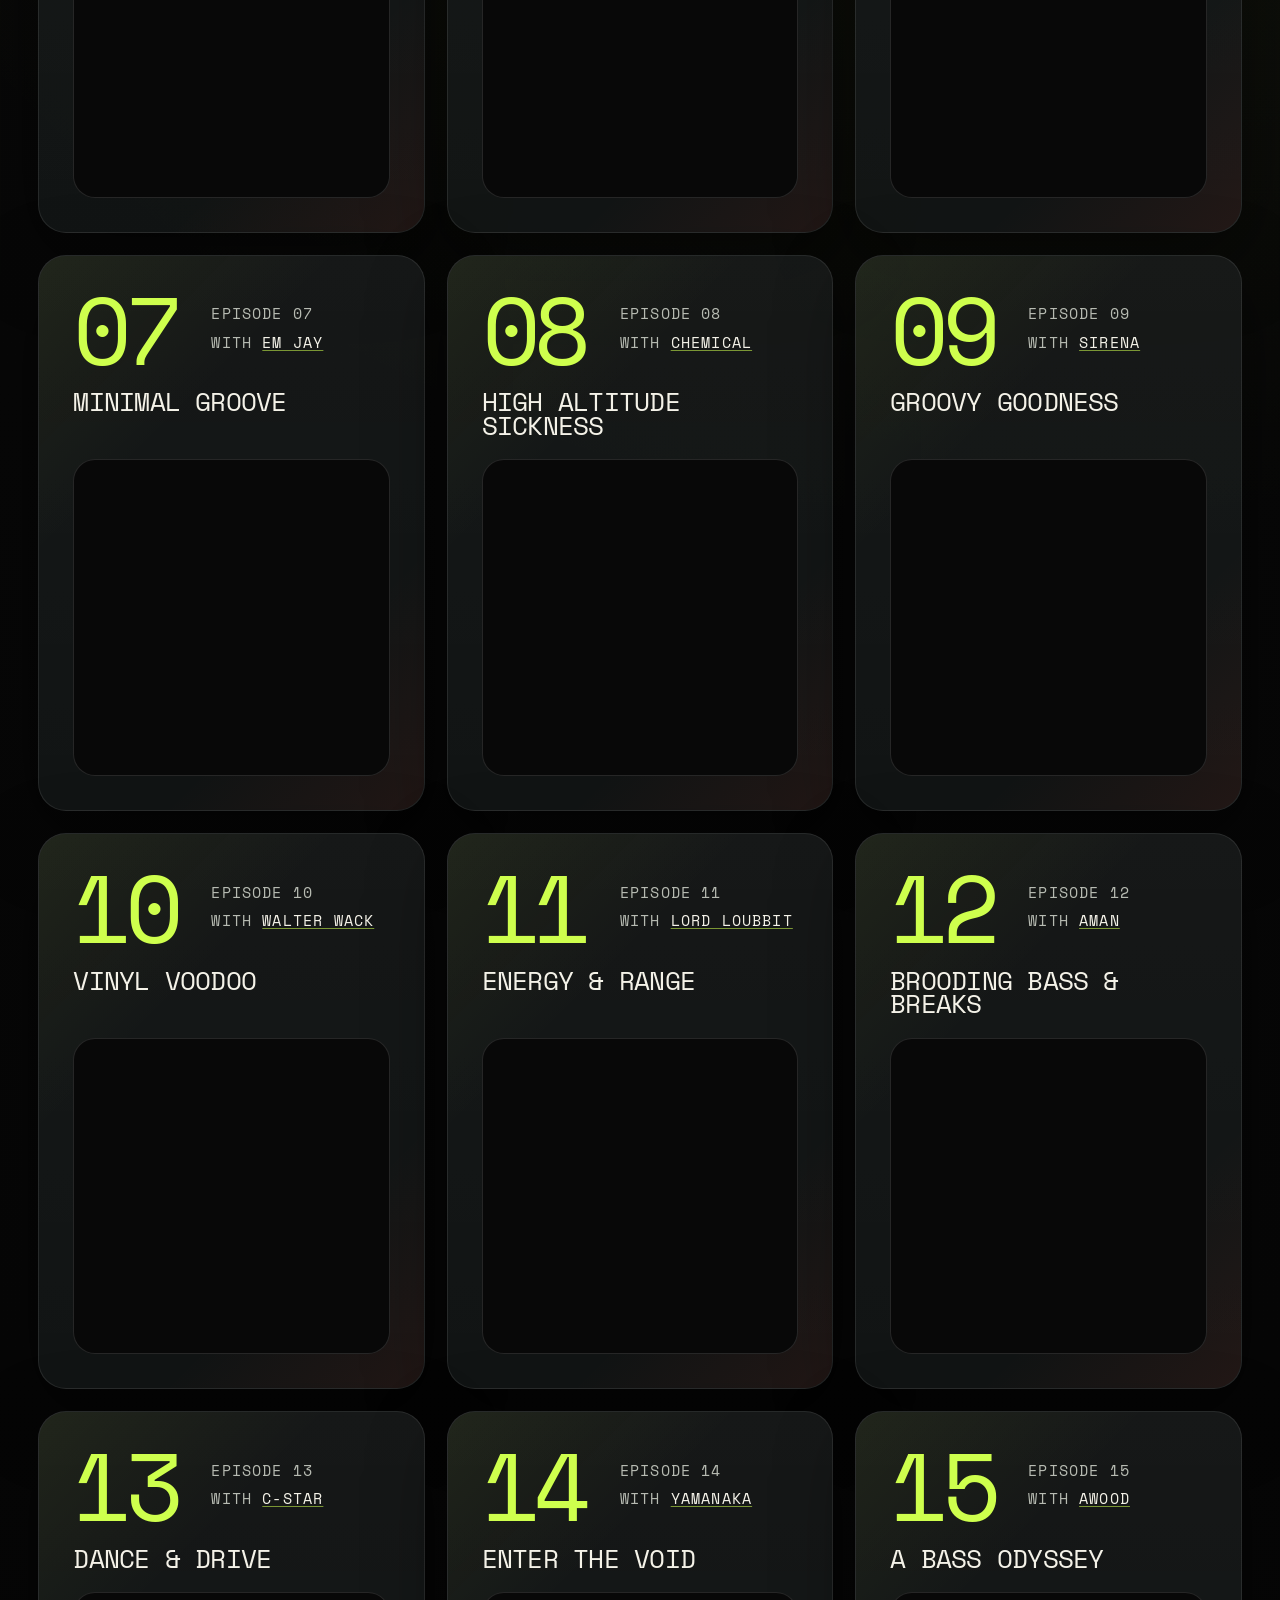
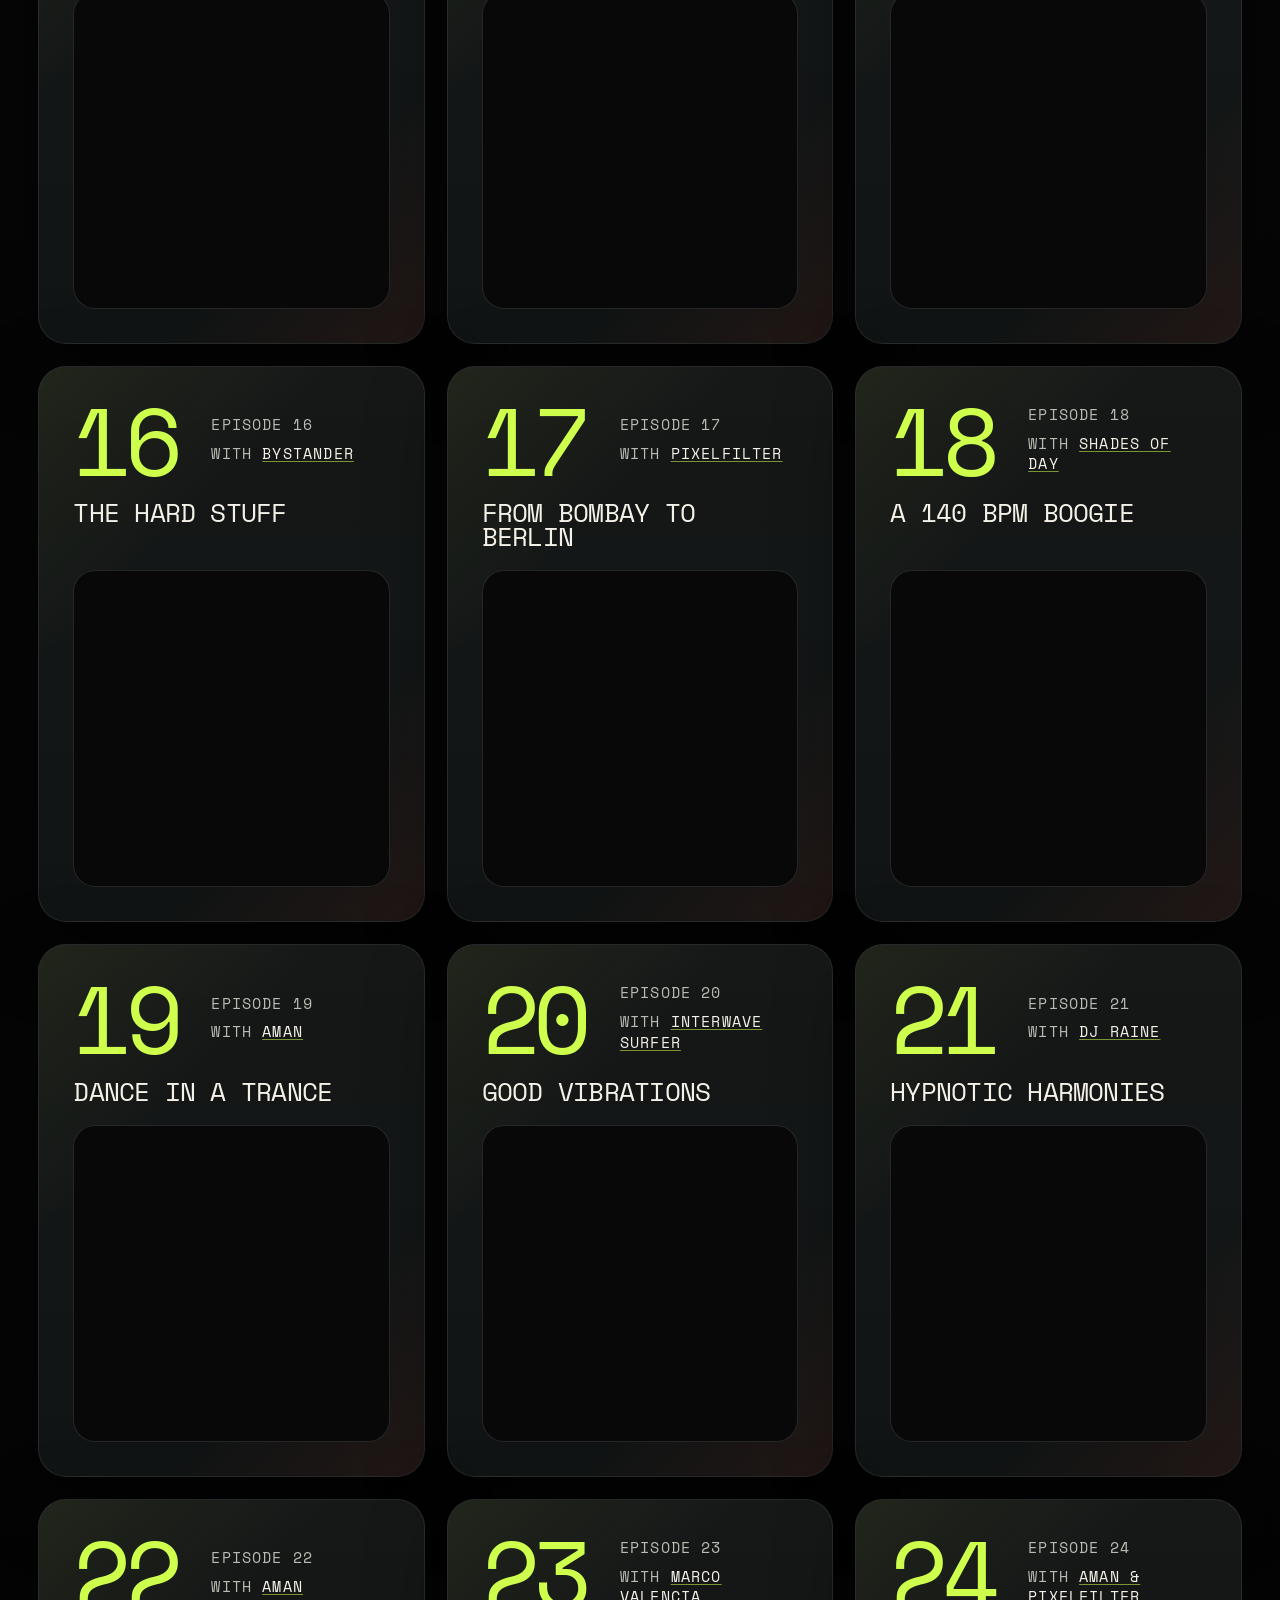
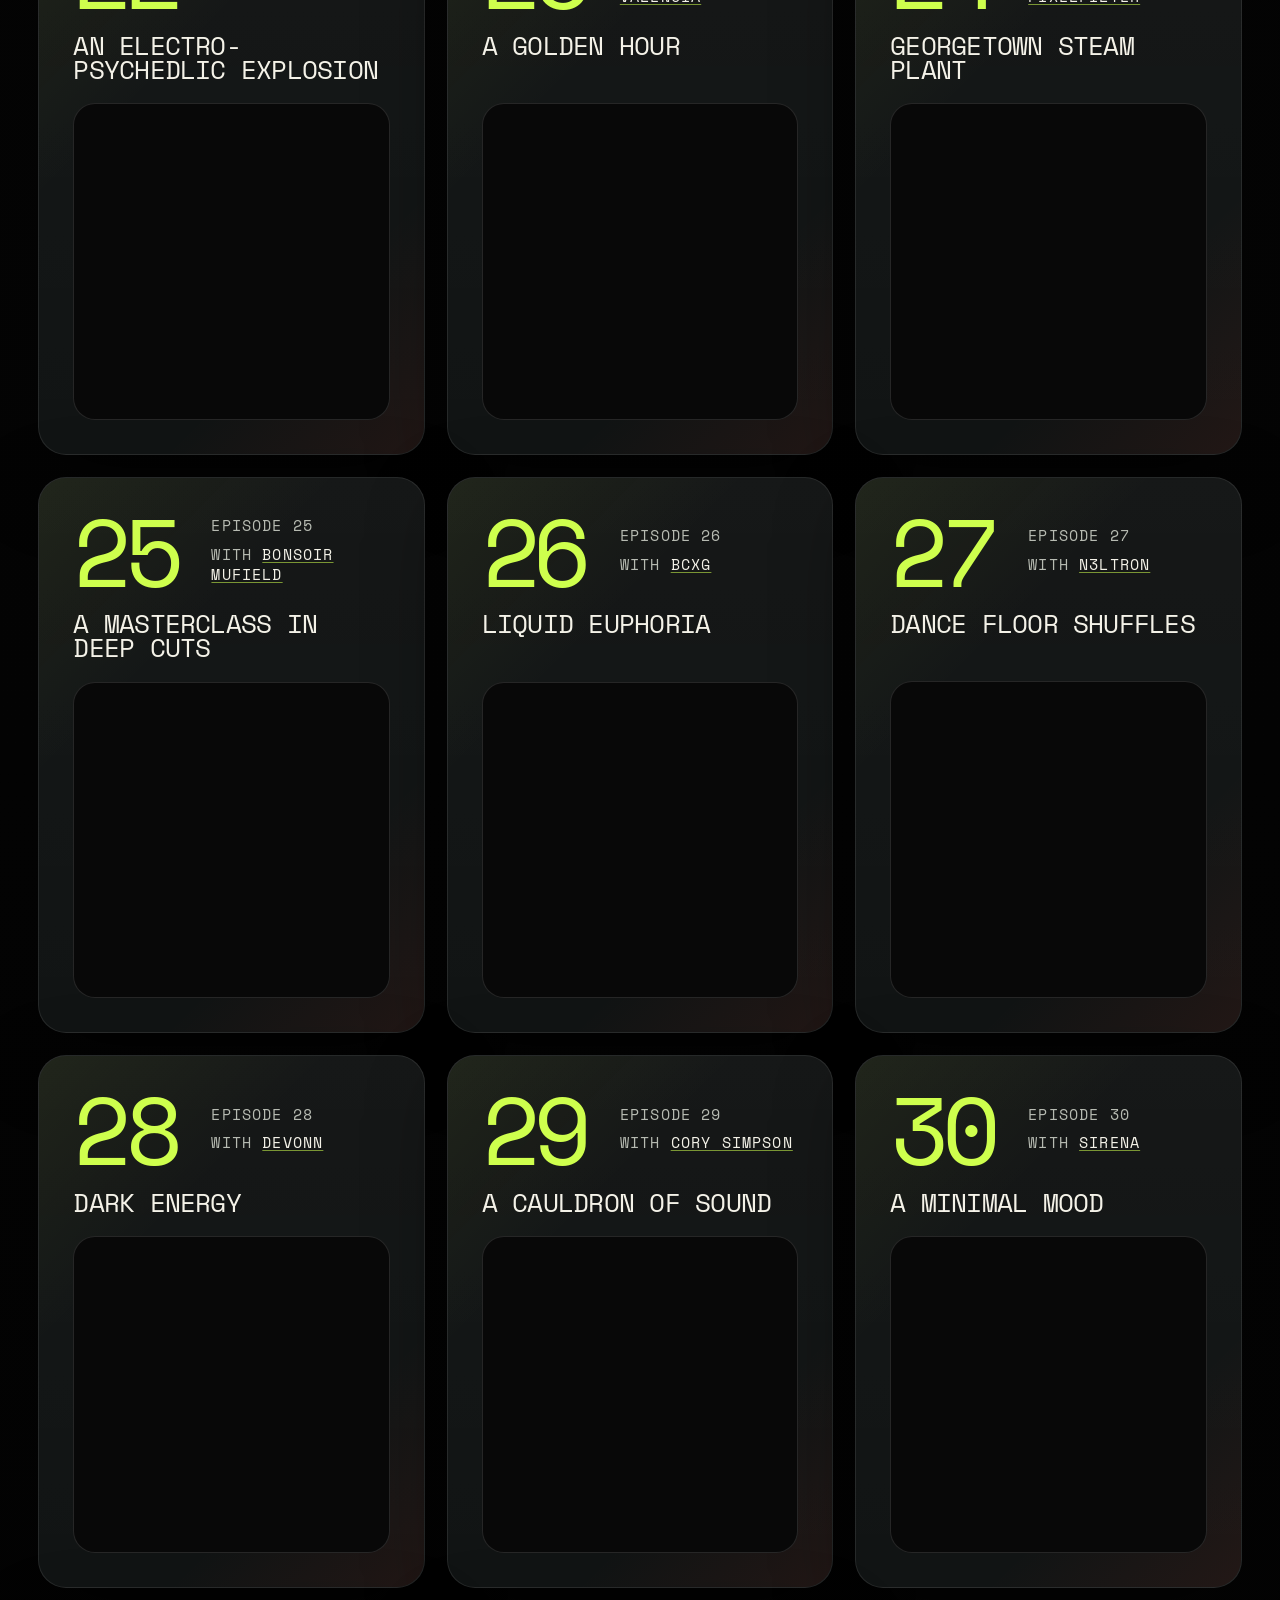
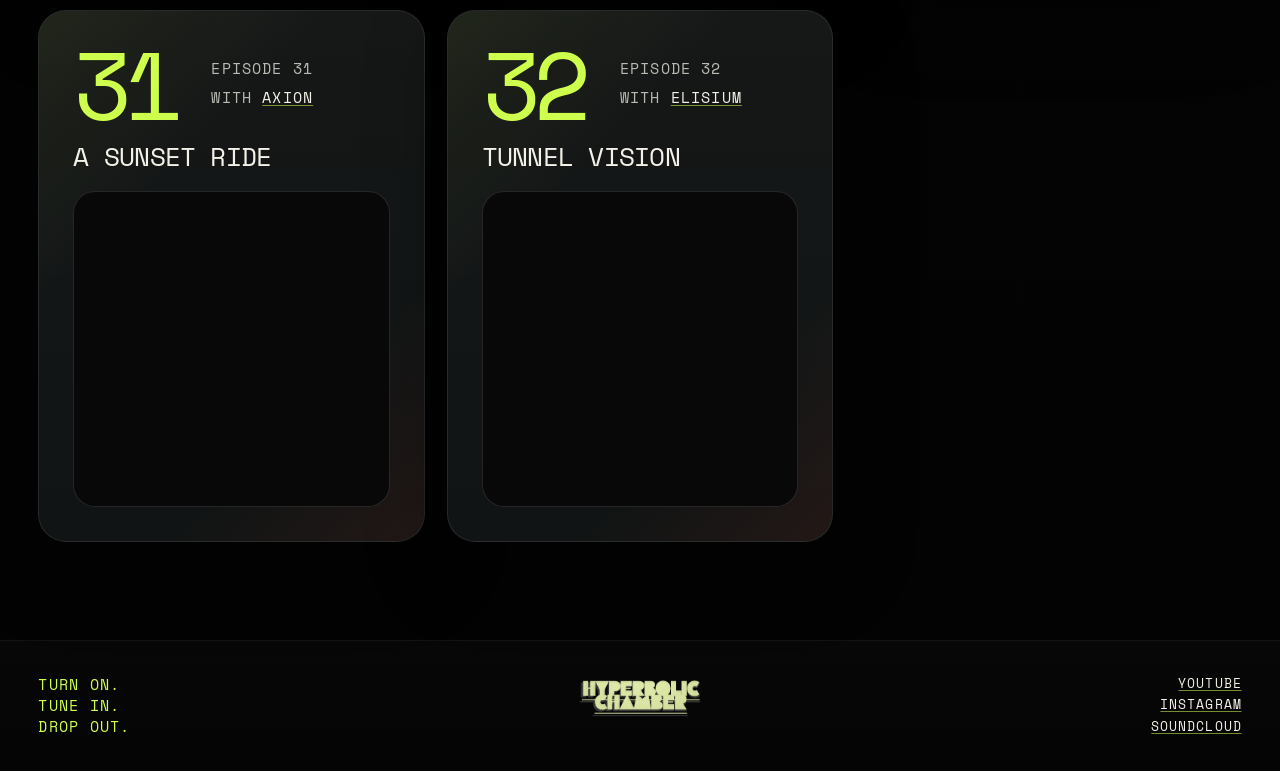
==== commit 5f7e390b: "Glow effect on logo" ====
--- a/episodes/index.html
+++ b/episodes/index.html
@@ -24,7 +24,7 @@
     <meta name="twitter:description" content="A stream of underground sound — mixes and premieres.">
     <meta name="twitter:image" content="https://hyperbolic-chamber.space/assets/images/share-image.png">
     <link rel="icon" href="../assets/images/favicon.ico">
-    <link rel="stylesheet" href="../assets/css/site.css">
+    <link rel="stylesheet" href="../assets/css/site.css?v=2026-04-09b">
     <script type="application/ld+json">
       {
         "@context": "https://schema.org",
@@ -171,6 +171,6 @@
       </footer>
     </div>
     <script src="../assets/js/site-data.js"></script>
-    <script src="../assets/js/site.js"></script>
+    <script src="../assets/js/site.js?v=2026-04-09b"></script>
   </body>
 </html>
--- a/assets/css/site.css
+++ b/assets/css/site.css
@@ -958,6 +958,8 @@
   background: none;
   border: 0;
   box-shadow: none;
+  overflow: visible;
+  border-radius: 0;
   padding: clamp(8px, 1vw, 14px) 0 clamp(22px, 3vw, 34px);
   justify-items: center;
 }
@@ -1004,44 +1006,11 @@
 }
 
 .home-stage__logo-frame::before {
-  z-index: 0;
-  background:
-    radial-gradient(circle at 50% 50%, rgba(195, 163, 91, 0.26), transparent 42%),
-    radial-gradient(circle at 50% 58%, rgba(242, 70, 46, 0.12), transparent 52%);
-  filter: blur(34px);
-  opacity: 0.82;
-  transform: translateY(10px) scale(0.92);
-  animation: logoAtmosphere 8.5s ease-in-out infinite;
+  content: none;
 }
 
 .home-stage__logo-frame::after {
-  z-index: 2;
-  inset: 14% 6%;
-  background:
-    linear-gradient(
-      180deg,
-      rgba(255, 255, 255, 0.05) 0%,
-      rgba(255, 255, 255, 0.015) 18%,
-      rgba(0, 0, 0, 0.02) 18%,
-      rgba(0, 0, 0, 0.02) 36%,
-      rgba(255, 255, 255, 0.03) 36%,
-      rgba(255, 255, 255, 0.03) 54%,
-      rgba(0, 0, 0, 0.025) 54%,
-      rgba(0, 0, 0, 0.025) 72%,
-      rgba(255, 255, 255, 0.02) 72%,
-      rgba(255, 255, 255, 0.02) 100%
-    ),
-    repeating-linear-gradient(
-      180deg,
-      rgba(255, 255, 255, 0.04) 0,
-      rgba(255, 255, 255, 0.04) 1px,
-      transparent 1px,
-      transparent 4px
-    );
-  mix-blend-mode: soft-light;
-  opacity: 0.22;
-  background-size: 100% 100%, 100% 4px;
-  animation: logoScanDrift 14s linear infinite, logoScanRoll 2.8s linear infinite;
+  content: none;
 }
 
 .home-stage__logo-stack {
@@ -1051,7 +1020,6 @@
   place-items: center;
   width: min(100%, 540px);
   isolation: isolate;
-  animation: logoStackWarp 11s ease-in-out infinite;
 }
 
 .home-stage__logo-stack::before,
@@ -1063,39 +1031,24 @@
 }
 
 .home-stage__logo-stack::before {
-  z-index: 3;
+  inset: auto;
+  left: 50%;
+  top: 50%;
+  width: min(98%, 560px);
+  height: clamp(120px, 16vw, 180px);
+  z-index: 1;
+  border-radius: 32px;
   background:
-    radial-gradient(circle at 12% 32%, rgba(255, 247, 210, 0.22) 0 0.7%, transparent 0.8%),
-    radial-gradient(circle at 26% 74%, rgba(255, 246, 208, 0.16) 0 0.55%, transparent 0.7%),
-    radial-gradient(circle at 47% 18%, rgba(255, 243, 192, 0.18) 0 0.6%, transparent 0.76%),
-    radial-gradient(circle at 64% 61%, rgba(255, 241, 190, 0.14) 0 0.52%, transparent 0.7%),
-    radial-gradient(circle at 81% 26%, rgba(255, 244, 198, 0.18) 0 0.7%, transparent 0.84%),
-    radial-gradient(circle at 72% 80%, rgba(255, 245, 206, 0.16) 0 0.6%, transparent 0.76%),
-    repeating-radial-gradient(circle at 50% 50%, rgba(255, 248, 220, 0.055) 0 1px, transparent 1px 3px);
-  mix-blend-mode: screen;
-  opacity: 0.36;
-  filter: blur(0.2px);
-  background-size: 100% 100%, 100% 100%, 100% 100%, 100% 100%, 100% 100%, 100% 100%, 140% 140%;
-  animation: logoSpecklePulse 5.8s steps(1, end) infinite, logoSpeckleDrift 12s linear infinite, logoRadialRoll 4.6s linear infinite;
+    radial-gradient(ellipse at center, rgba(255, 208, 136, 0.46) 0%, rgba(255, 162, 68, 0.28) 30%, rgba(255, 112, 30, 0.12) 54%, transparent 76%),
+    linear-gradient(90deg, transparent 0%, rgba(255, 184, 104, 0.18) 18%, rgba(255, 184, 104, 0.18) 82%, transparent 100%);
+  opacity: 0;
+  transform: translate(-50%, -48%) scale(0.96);
+  filter: blur(38px);
+  will-change: transform, opacity, filter;
 }
 
 .home-stage__logo-stack::after {
-  z-index: 4;
-  background:
-    radial-gradient(circle at 50% 48%, rgba(255, 216, 120, 0.22), rgba(255, 216, 120, 0.08) 24%, transparent 58%),
-    linear-gradient(90deg, transparent 0%, rgba(0, 0, 0, 0.08) 18%, rgba(255, 240, 188, 0.14) 32%, rgba(0, 0, 0, 0.1) 46%, transparent 64%),
-    repeating-linear-gradient(
-      180deg,
-      rgba(22, 20, 18, 0.06) 0,
-      rgba(22, 20, 18, 0.06) 2px,
-      transparent 2px,
-      transparent 6px
-    );
-  mix-blend-mode: overlay;
-  opacity: 0.44;
-  filter: blur(1.2px);
-  transform: translateX(6px) scaleX(1.02) scaleY(1.01);
-  animation: logoBurnSmear 8.6s ease-in-out infinite, logoBurnRoll 16s linear infinite;
+  content: none;
 }
 
 .home-stage__logo-ghost,
@@ -1107,20 +1060,7 @@
 }
 
 .home-stage__logo-ghost {
-  position: relative;
-  z-index: 1;
-  opacity: 0.46;
-  mix-blend-mode: multiply;
-  filter:
-    blur(3px)
-    grayscale(0.28)
-    saturate(0.58)
-    brightness(0.78)
-    contrast(1.24)
-    drop-shadow(0 7px 0 rgba(15, 14, 13, 0.46))
-    drop-shadow(6px 0 12px rgba(22, 18, 14, 0.18))
-    drop-shadow(0 16px 32px rgba(0, 0, 0, 0.38));
-  animation: logoGhostPulse 9s steps(1, end) infinite, logoGhostDrag 13s ease-in-out infinite;
+  display: none;
 }
 
 .home-stage__logo-channel,
@@ -1128,133 +1068,95 @@
   position: relative;
   opacity: 0;
   pointer-events: none;
-}
-
-.home-stage__logo-channel {
-  z-index: 5;
-  mix-blend-mode: screen;
-}
-
-.home-stage__logo-channel--a {
-  filter: sepia(1) saturate(2.4) hue-rotate(-22deg) brightness(1.05);
-}
-
-.home-stage__logo-channel--b {
-  filter: sepia(1) saturate(2.6) hue-rotate(148deg) brightness(1.02);
-}
-
-.home-stage__logo-slice {
-  z-index: 6;
-  background-image: url("../images/main-logo.png");
-  background-repeat: no-repeat;
-  background-position: center;
-  background-size: contain;
-  mix-blend-mode: screen;
-  transform: translate3d(0, 0, 0);
-}
-
-.home-stage__logo-slice--1 {
-  clip-path: inset(8% 0 62% 0);
-}
-
-.home-stage__logo-slice--2 {
-  clip-path: inset(38% 0 28% 0);
-}
-
-.home-stage__logo-slice--3 {
-  clip-path: inset(72% 0 4% 0);
+  will-change: opacity, transform, clip-path;
 }
 
 .home-stage__logo-main {
   position: relative;
-  z-index: 2;
+  z-index: 3;
   opacity: 1;
-  filter:
-    brightness(0.58)
-    contrast(1.22)
-    saturate(0.5)
-    drop-shadow(0 38px 52px rgba(0, 0, 0, 0.74))
-    drop-shadow(0 0 10px rgba(198, 161, 78, 0.04));
+  will-change: transform, opacity;
   transform-origin: center;
-  animation: logoSignalFlicker 9s steps(1, end) infinite;
+}
+
+.home-stage__logo-stack.is-glowing .home-stage__logo-ghost {
+  display: none;
+}
+
+.home-stage__logo-stack.is-glitching {
+  animation: logoStackWarp 820ms ease-out 1;
+}
+
+.home-stage__logo-stack.is-glitching .home-stage__logo-ghost {
+  display: none;
+}
+
+.home-stage__logo-stack.is-glowing::before {
+  opacity: 1;
+  animation: logoBacklightPulse 4.8s ease-in-out infinite;
+}
+
+.home-stage__logo-main.is-glowing {
+  animation: logoCoreGlow 5.2s ease-in-out infinite;
 }
 
 .home-stage__logo-main.is-glitching {
   animation:
-    logoSignalFlicker 9s steps(1, end) infinite,
-    logoSignalGlitchBurst var(--logo-glitch-duration, 520ms) steps(1, end) infinite;
-}
-
-.home-stage__logo-stack.is-glitching::before {
-  opacity: 0.42;
-  filter: blur(0.1px) brightness(1.04);
-}
-
-.home-stage__logo-stack.is-glitching::after {
-  opacity: 0.48;
-  filter: blur(1.5px) brightness(1.04);
-}
-
-.home-stage__logo-stack.is-glitching .home-stage__logo-ghost {
-  opacity: 0.54;
-  transform:
-    translate3d(var(--logo-ghost-x, 8px), var(--logo-ghost-y, 0px), 0)
-    scaleX(var(--logo-ghost-scale-x, 1.03))
-    scaleY(var(--logo-ghost-scale-y, 0.98));
+    logoCoreGlow 5.2s ease-in-out infinite,
+    logoSignalGlitchBurst var(--logo-glitch-duration, 560ms) steps(1, end) 1;
 }
 
 .home-stage__logo-stack.is-glitching .home-stage__logo-channel {
-  opacity: var(--logo-channel-opacity, 0.28);
+  z-index: 4;
+  opacity: var(--logo-channel-opacity, 0.18);
+  animation: logoSliceBurst var(--logo-glitch-duration, 560ms) steps(1, end) 1;
 }
 
 .home-stage__logo-stack.is-glitching .home-stage__logo-channel--a {
   transform:
-    translate3d(var(--logo-channel-a-x, -10px), var(--logo-channel-a-y, 0px), 0)
-    skewX(var(--logo-channel-a-skew, -1.8deg));
+    translate3d(var(--logo-channel-a-x, -6px), var(--logo-channel-a-y, 1px), 0);
 }
 
 .home-stage__logo-stack.is-glitching .home-stage__logo-channel--b {
   transform:
-    translate3d(var(--logo-channel-b-x, 12px), var(--logo-channel-b-y, 0px), 0)
-    skewX(var(--logo-channel-b-skew, 1.6deg));
+    translate3d(var(--logo-channel-b-x, 6px), var(--logo-channel-b-y, -1px), 0);
 }
 
 .home-stage__logo-stack.is-glitching .home-stage__logo-slice {
-  opacity: var(--logo-slice-opacity, 0.62);
-  animation: logoSliceBurst var(--logo-glitch-duration, 520ms) steps(1, end) infinite;
+  z-index: 5;
+  opacity: var(--logo-slice-opacity, 0.28);
+  animation: logoSliceBurst var(--logo-glitch-duration, 560ms) steps(1, end) 1;
 }
 
 .home-stage__logo-stack.is-glitching .home-stage__logo-slice--1 {
-  transform:
-    translate3d(var(--logo-slice1-x, 12px), var(--logo-slice1-y, 0px), 0)
-    skewX(var(--logo-slice1-skew, -2.2deg));
-  clip-path: inset(var(--logo-slice1-top, 10%) 0 var(--logo-slice1-bottom, 64%) 0);
+  transform: translate3d(var(--logo-slice1-x, 8px), 0, 0);
+  clip-path: inset(var(--logo-slice1-top, 12%) 0 var(--logo-slice1-bottom, 60%) 0);
 }
 
 .home-stage__logo-stack.is-glitching .home-stage__logo-slice--2 {
-  transform:
-    translate3d(var(--logo-slice2-x, -16px), var(--logo-slice2-y, 0px), 0)
-    skewX(var(--logo-slice2-skew, 2.8deg));
-  clip-path: inset(var(--logo-slice2-top, 34%) 0 var(--logo-slice2-bottom, 24%) 0);
+  transform: translate3d(var(--logo-slice2-x, -10px), 0, 0);
+  clip-path: inset(var(--logo-slice2-top, 40%) 0 var(--logo-slice2-bottom, 22%) 0);
 }
 
 .home-stage__logo-stack.is-glitching .home-stage__logo-slice--3 {
-  transform:
-    translate3d(var(--logo-slice3-x, 10px), var(--logo-slice3-y, 0px), 0)
-    skewX(var(--logo-slice3-skew, -1.6deg));
-  clip-path: inset(var(--logo-slice3-top, 70%) 0 var(--logo-slice3-bottom, 6%) 0);
+  transform: translate3d(var(--logo-slice3-x, 7px), 0, 0);
+  clip-path: inset(var(--logo-slice3-top, 74%) 0 var(--logo-slice3-bottom, 4%) 0);
+}
+
+.home-stage__logo-stack.is-glowing::after {
+  content: none;
 }
 
 @keyframes logoAtmosphere {
   0%,
   100% {
-    opacity: 0.72;
-    transform: translateY(10px) scale(0.92);
+    opacity: 0.24;
+    transform: translateY(12px) scale(0.94);
   }
 
   50% {
-    opacity: 0.92;
-    transform: translateY(2px) scale(1);
+    opacity: 0.38;
+    transform: translateY(8px) scale(0.99);
   }
 }
 
@@ -1289,58 +1191,74 @@
   }
 }
 
-@keyframes logoSignalFlicker {
+@keyframes logoCoreGlow {
   0%,
-  14%,
-  18%,
-  53%,
-  57%,
   100% {
     opacity: 1;
+    transform: scale(1);
+  }
+
+  50% {
+    opacity: 0.96;
+    transform: scale(1.01);
+  }
+}
+
+@keyframes logoBacklightPulse {
+  0%,
+  100% {
+    opacity: 0.52;
+    transform: translate(-50%, -48%) scale(0.92);
+    filter: blur(42px);
+  }
+
+  50% {
+    opacity: 0.9;
+    transform: translate(-50%, -48%) scale(1.02);
+    filter: blur(52px);
+  }
+}
+
+@keyframes logoGhostGlow {
+  0%,
+  100% {
+    opacity: 0.58;
+    transform: translate3d(0, 0, 0) scale(1.025);
     filter:
-      drop-shadow(0 34px 44px rgba(0, 0, 0, 0.58))
-      drop-shadow(0 0 28px rgba(198, 161, 78, 0.16));
-  }
-
-  15% {
-    opacity: 0.94;
+      blur(16px)
+      brightness(1.06)
+      contrast(0.94)
+      saturate(1.04)
+      drop-shadow(0 0 24px rgba(255, 110, 24, 0.22))
+      drop-shadow(0 0 56px rgba(255, 162, 68, 0.16));
+  }
+
+  50% {
+    opacity: 0.82;
+    transform: translate3d(0, 0, 0) scale(1.034);
     filter:
-      drop-shadow(0 34px 44px rgba(0, 0, 0, 0.62))
-      drop-shadow(0 0 20px rgba(198, 161, 78, 0.1));
-  }
-
-  16% {
-    opacity: 0.98;
-  }
-
-  54% {
-    opacity: 0.92;
-  }
-
-  55% {
-    opacity: 1;
-    filter:
-      drop-shadow(0 38px 50px rgba(0, 0, 0, 0.65))
-      drop-shadow(0 0 32px rgba(198, 161, 78, 0.22));
-  }
-
-  56% {
-    opacity: 0.97;
-  }
-}
+      blur(20px)
+      brightness(1.14)
+      contrast(0.92)
+      saturate(1.12)
+      drop-shadow(0 0 32px rgba(255, 102, 16, 0.28))
+      drop-shadow(0 0 76px rgba(255, 176, 84, 0.2));
+  }
+}
+
 
 @keyframes logoSignalGlitchBurst {
   0%,
-  17%,
-  19%,
-  58%,
-  61%,
+  15%,
+  24%,
+  55%,
+  64%,
   100% {
     transform: translate3d(0, 0, 0) skewX(0deg) scaleX(1) scaleY(1);
     clip-path: inset(0 0 0 0);
   }
 
-  18% {
+  17% {
     transform:
       translate3d(var(--logo-glitch-x1, -6px), var(--logo-glitch-y1, 1px), 0)
       skewX(var(--logo-glitch-skew1, -1.2deg))
@@ -1349,7 +1267,7 @@
     clip-path: inset(var(--logo-glitch-top1, 6%) 0 var(--logo-glitch-bottom1, 18%) 0);
   }
 
-  18.5% {
+  21% {
     transform:
       translate3d(var(--logo-glitch-x2, 5px), var(--logo-glitch-y2, -2px), 0)
       skewX(var(--logo-glitch-skew2, 1deg))
@@ -1358,7 +1276,7 @@
     clip-path: inset(var(--logo-glitch-top2, 48%) 0 var(--logo-glitch-bottom2, 8%) 0);
   }
 
-  59% {
+  58% {
     transform:
       translate3d(var(--logo-glitch-x3, -8px), var(--logo-glitch-y3, 2px), 0)
       skewX(var(--logo-glitch-skew3, -1.6deg))
@@ -1367,7 +1285,7 @@
     clip-path: inset(var(--logo-glitch-top3, 14%) 0 var(--logo-glitch-bottom3, 44%) 0);
   }
 
-  59.5% {
+  61% {
     transform:
       translate3d(var(--logo-glitch-x4, 7px), var(--logo-glitch-y4, -3px), 0)
       skewX(var(--logo-glitch-skew4, 1.35deg))
@@ -1376,7 +1294,7 @@
     clip-path: inset(var(--logo-glitch-top4, 62%) 0 var(--logo-glitch-bottom4, 4%) 0);
   }
 
-  60% {
+  63% {
     transform: translate3d(0, 0, 0) skewX(0deg);
     clip-path: inset(0 0 0 0);
   }
@@ -1388,13 +1306,13 @@
     opacity: 0;
   }
 
-  18%,
+  17%,
   58% {
     opacity: var(--logo-slice-opacity, 0.78);
   }
 
-  19%,
-  61% {
+  22%,
+  62% {
     opacity: calc(var(--logo-slice-opacity, 0.78) * 0.7);
   }
 }
@@ -1924,6 +1842,8 @@
 }
 
 .embed-frame {
+  position: relative;
+  isolation: isolate;
   overflow: hidden;
   border-radius: calc(var(--radius-lg) - 6px);
   border: 1px solid rgba(255, 255, 255, 0.12);
@@ -1940,6 +1860,72 @@
 
 .embed-frame iframe {
   height: 100%;
+}
+
+.embed-frame--soundcloud::before,
+.embed-frame--soundcloud::after {
+  content: "";
+  position: absolute;
+  left: 50%;
+  top: 50%;
+  pointer-events: none;
+  opacity: 0;
+  transition: opacity 220ms ease;
+}
+
+.embed-frame--soundcloud::before {
+  inset: 0;
+  left: 0;
+  top: 0;
+  transform: none;
+  background:
+    radial-gradient(circle at 50% 35%, rgba(206, 255, 77, 0.12), transparent 28%),
+    linear-gradient(180deg, rgba(6, 7, 7, 0.9), rgba(8, 8, 8, 0.96));
+  z-index: 2;
+}
+
+.embed-frame--soundcloud::after {
+  width: 44px;
+  aspect-ratio: 1;
+  margin-left: -22px;
+  margin-top: -22px;
+  border-radius: 50%;
+  border: 2px solid rgba(206, 255, 77, 0.16);
+  border-top-color: var(--accent);
+  box-shadow:
+    0 0 0 1px rgba(0, 0, 0, 0.28),
+    0 0 22px rgba(206, 255, 77, 0.18);
+  z-index: 3;
+}
+
+.embed-frame--soundcloud.is-loading::before,
+.embed-frame--soundcloud.is-loading::after {
+  opacity: 1;
+}
+
+.embed-frame--soundcloud.is-loading::after {
+  animation: soundcloudEmbedSpinner 0.82s linear infinite;
+}
+
+.embed-frame--soundcloud.is-loaded::before,
+.embed-frame--soundcloud.is-loaded::after {
+  opacity: 0;
+}
+
+@keyframes soundcloudEmbedSpinner {
+  from {
+    transform: rotate(0deg);
+  }
+
+  to {
+    transform: rotate(360deg);
+  }
+}
+
+@media (prefers-reduced-motion: reduce) {
+  .embed-frame--soundcloud.is-loading::after {
+    animation: none;
+  }
 }
 
 .embed-fallback {
@@ -2576,6 +2562,8 @@
   .home-stage__logo-stack::before,
   .home-stage__logo-stack::after,
   .home-stage__logo-ghost,
+  .home-stage__logo-channel,
+  .home-stage__logo-slice,
   .home-stage__logo-main {
     animation: none;
   }
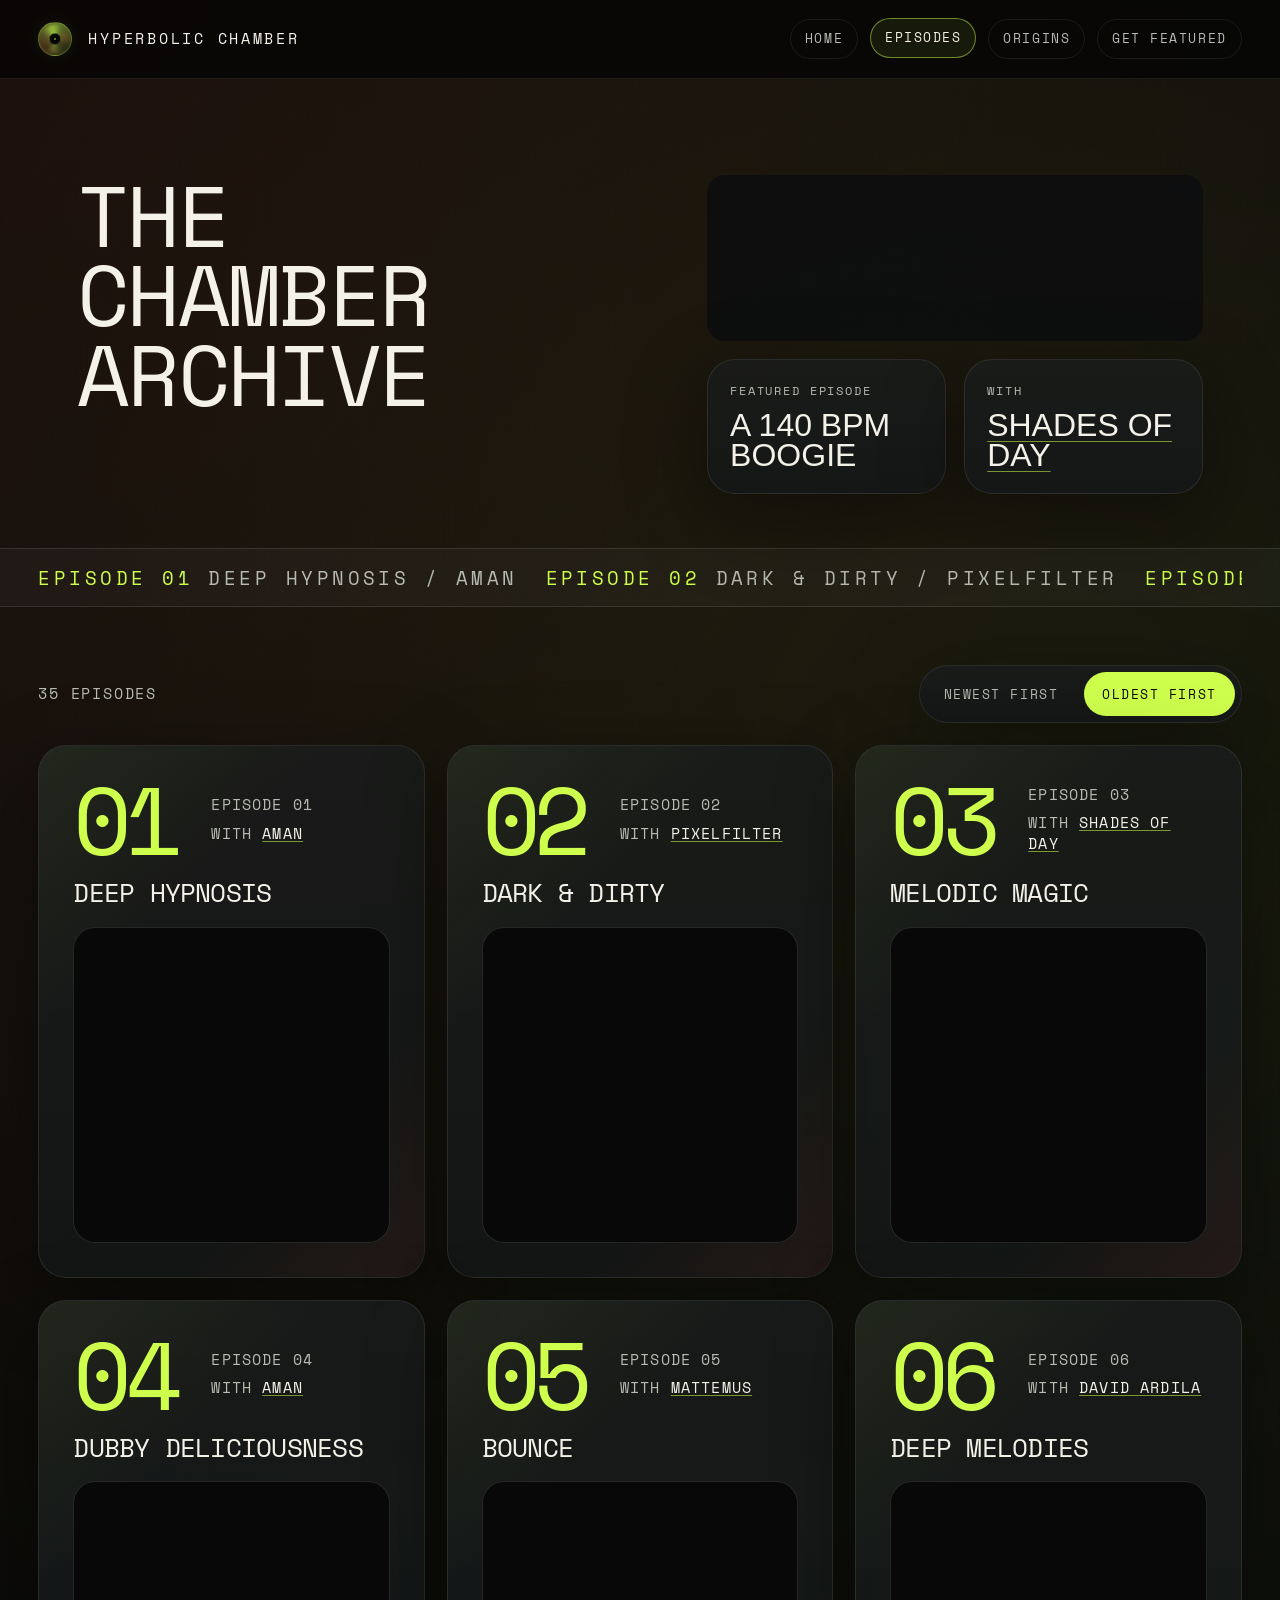
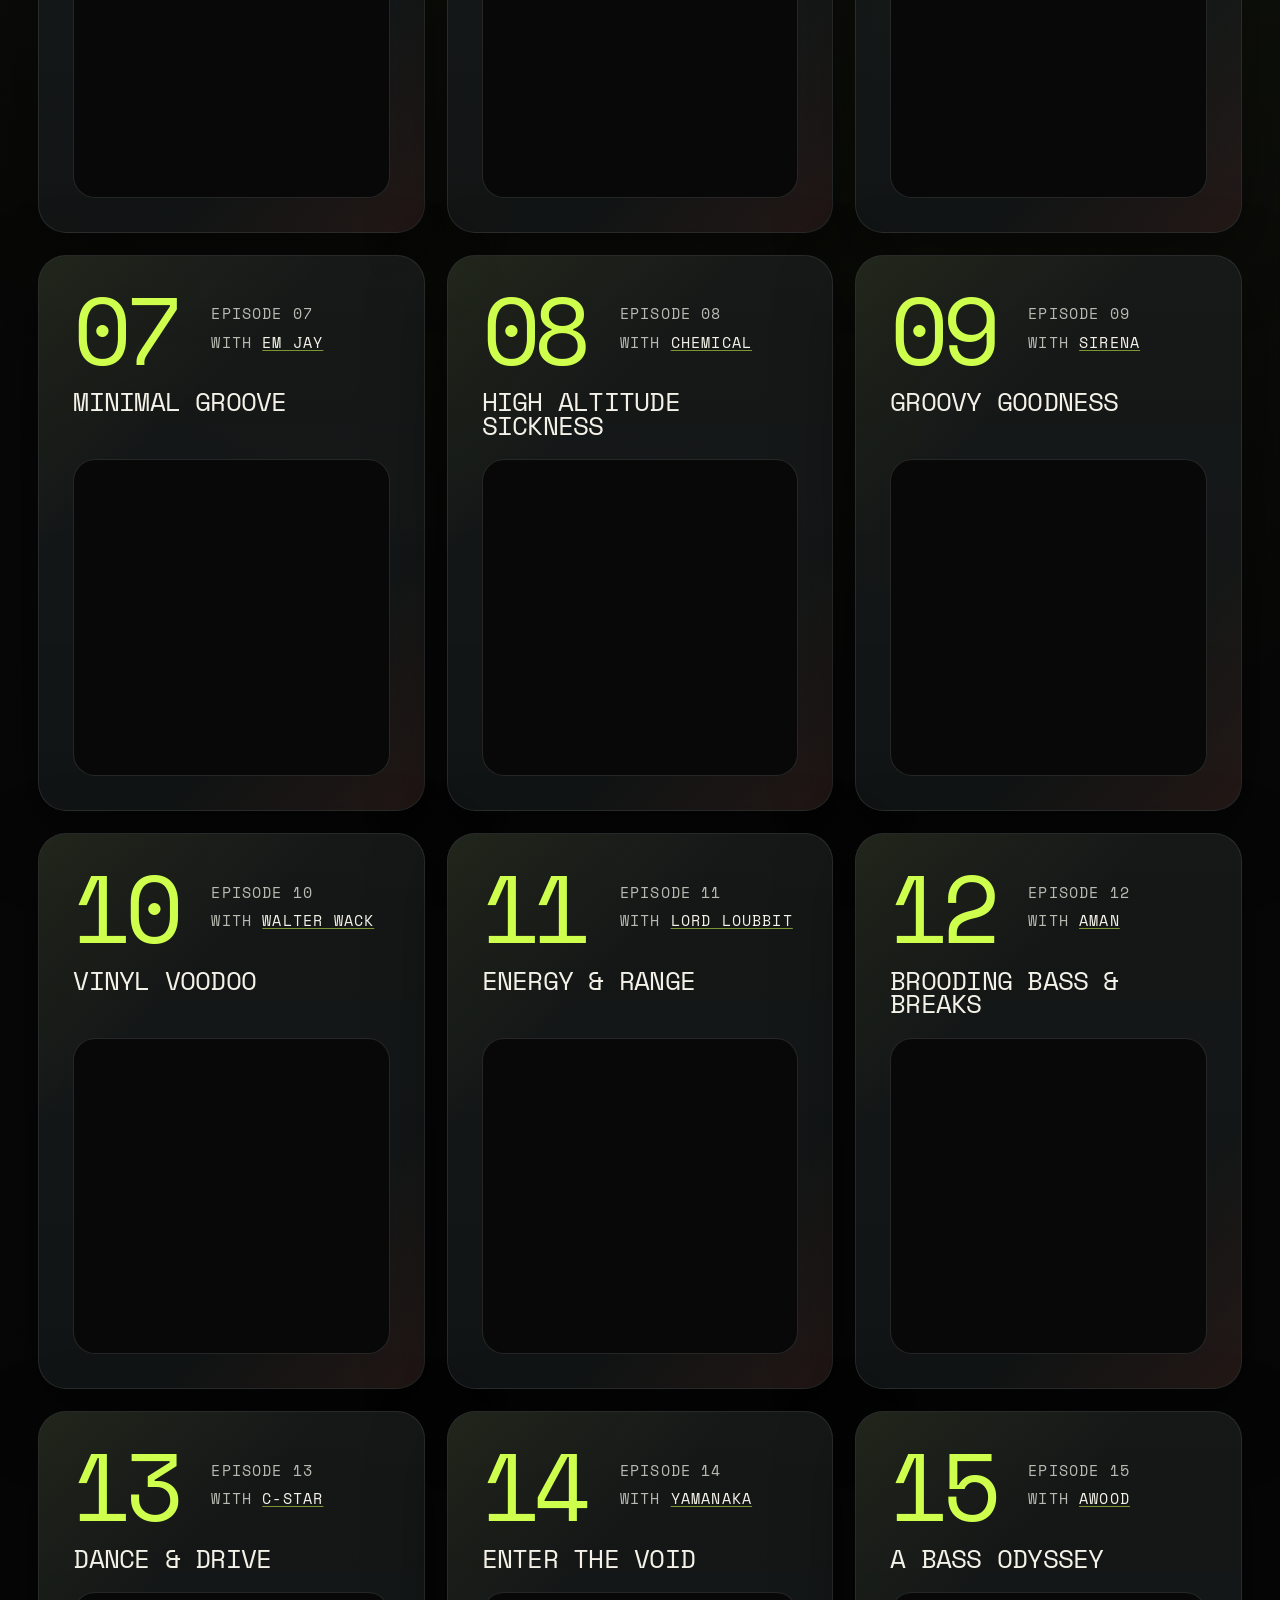
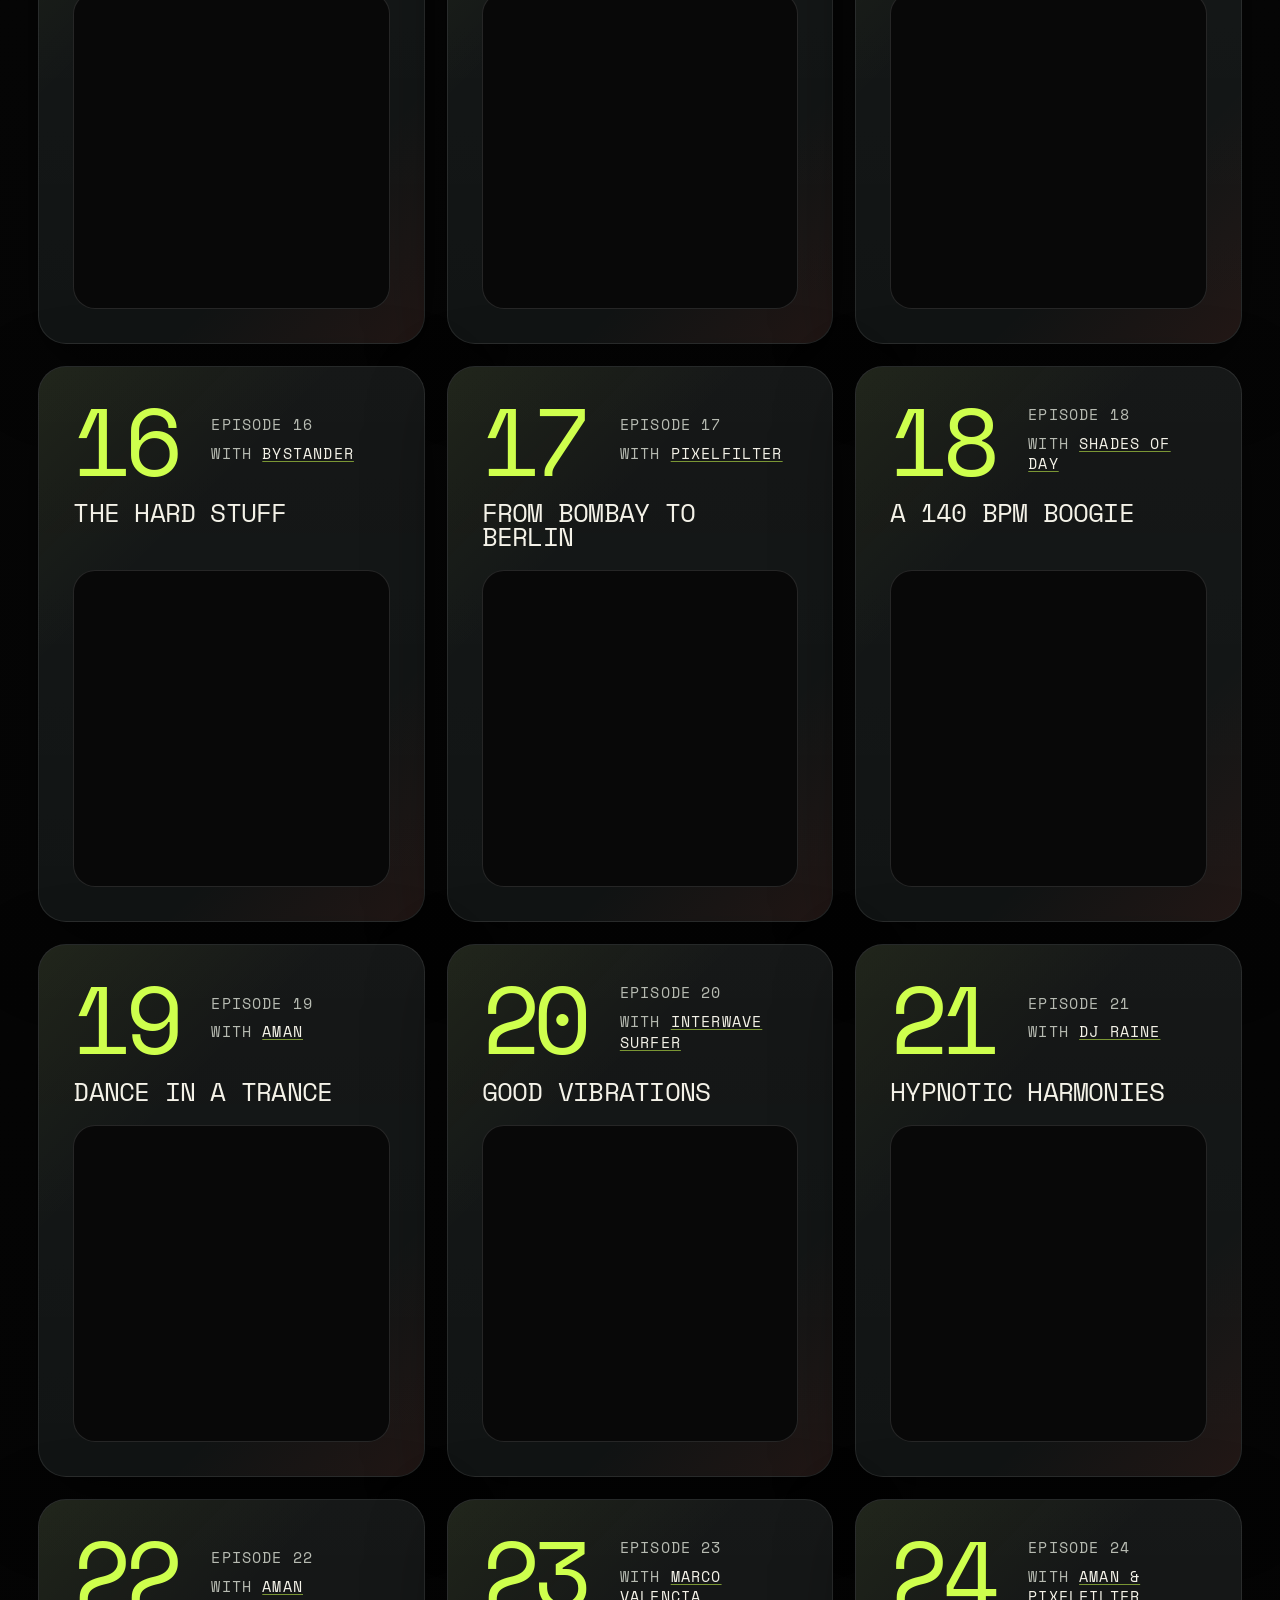
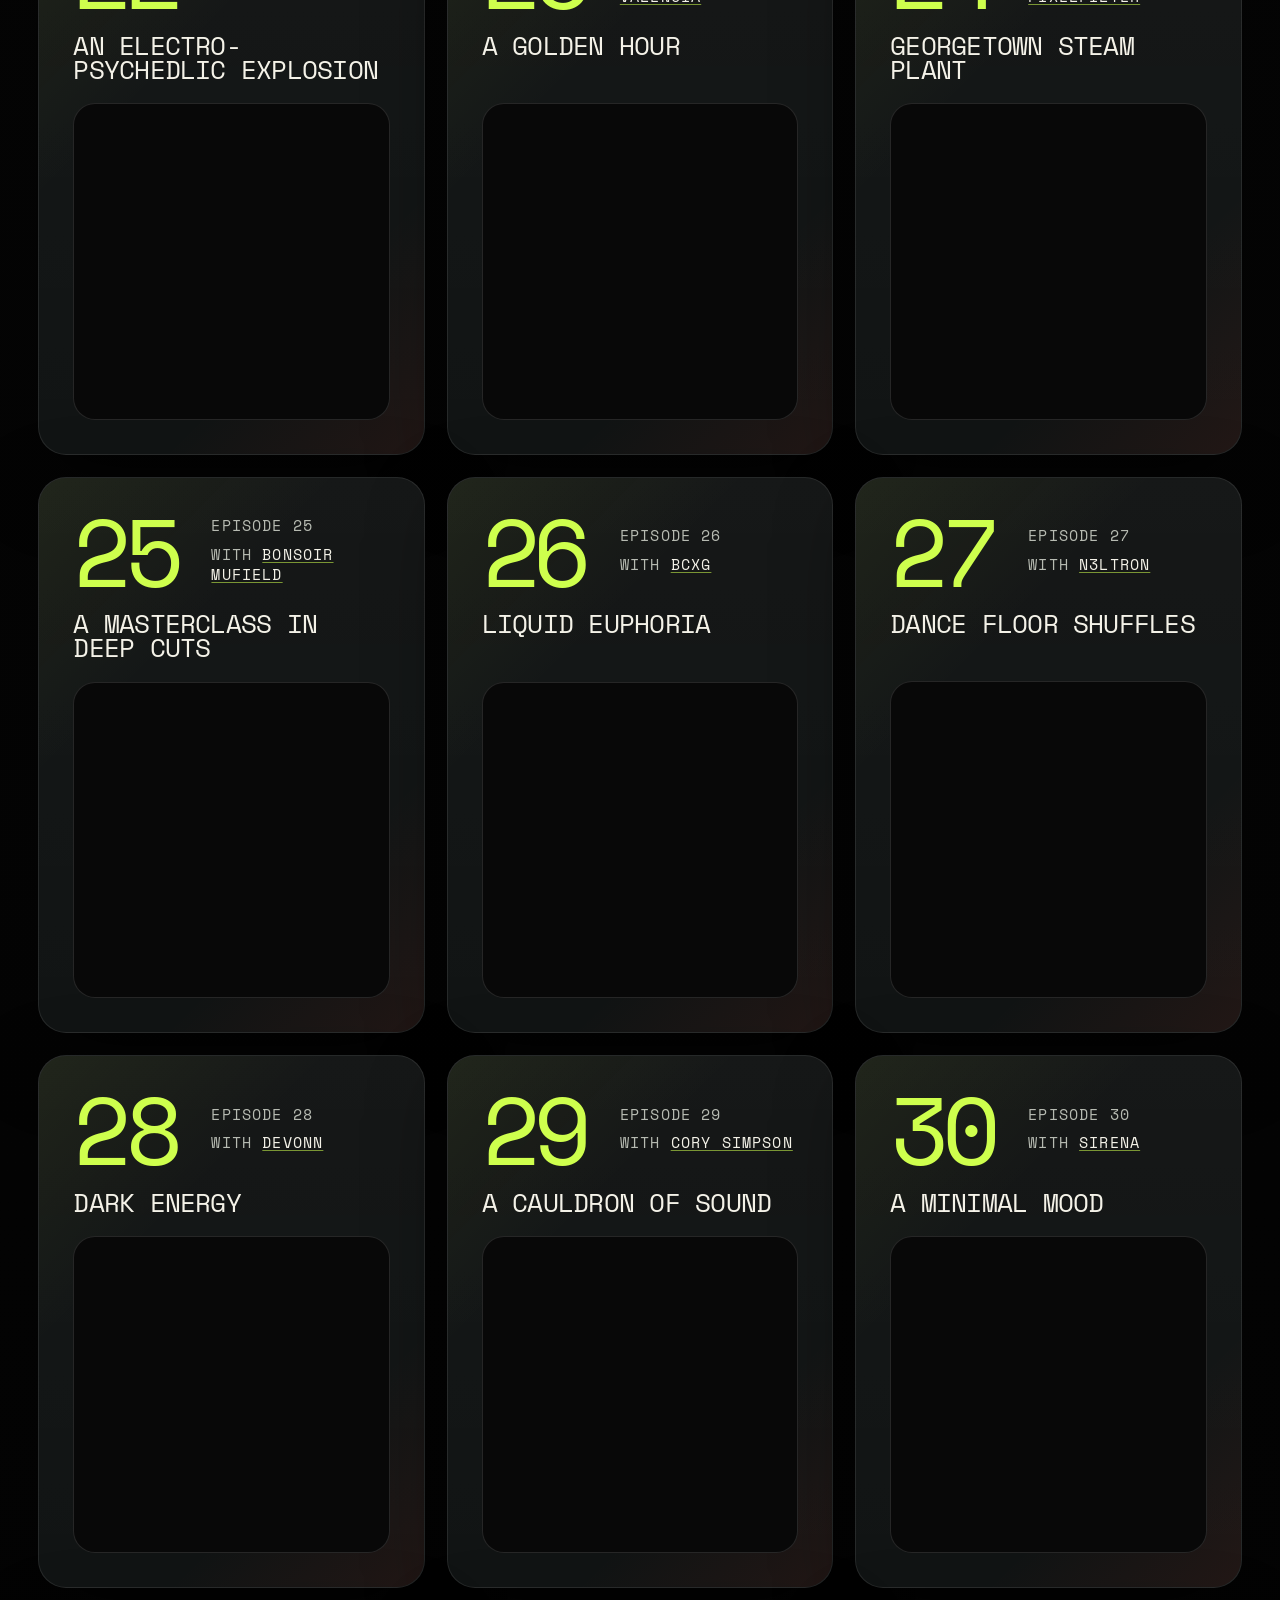
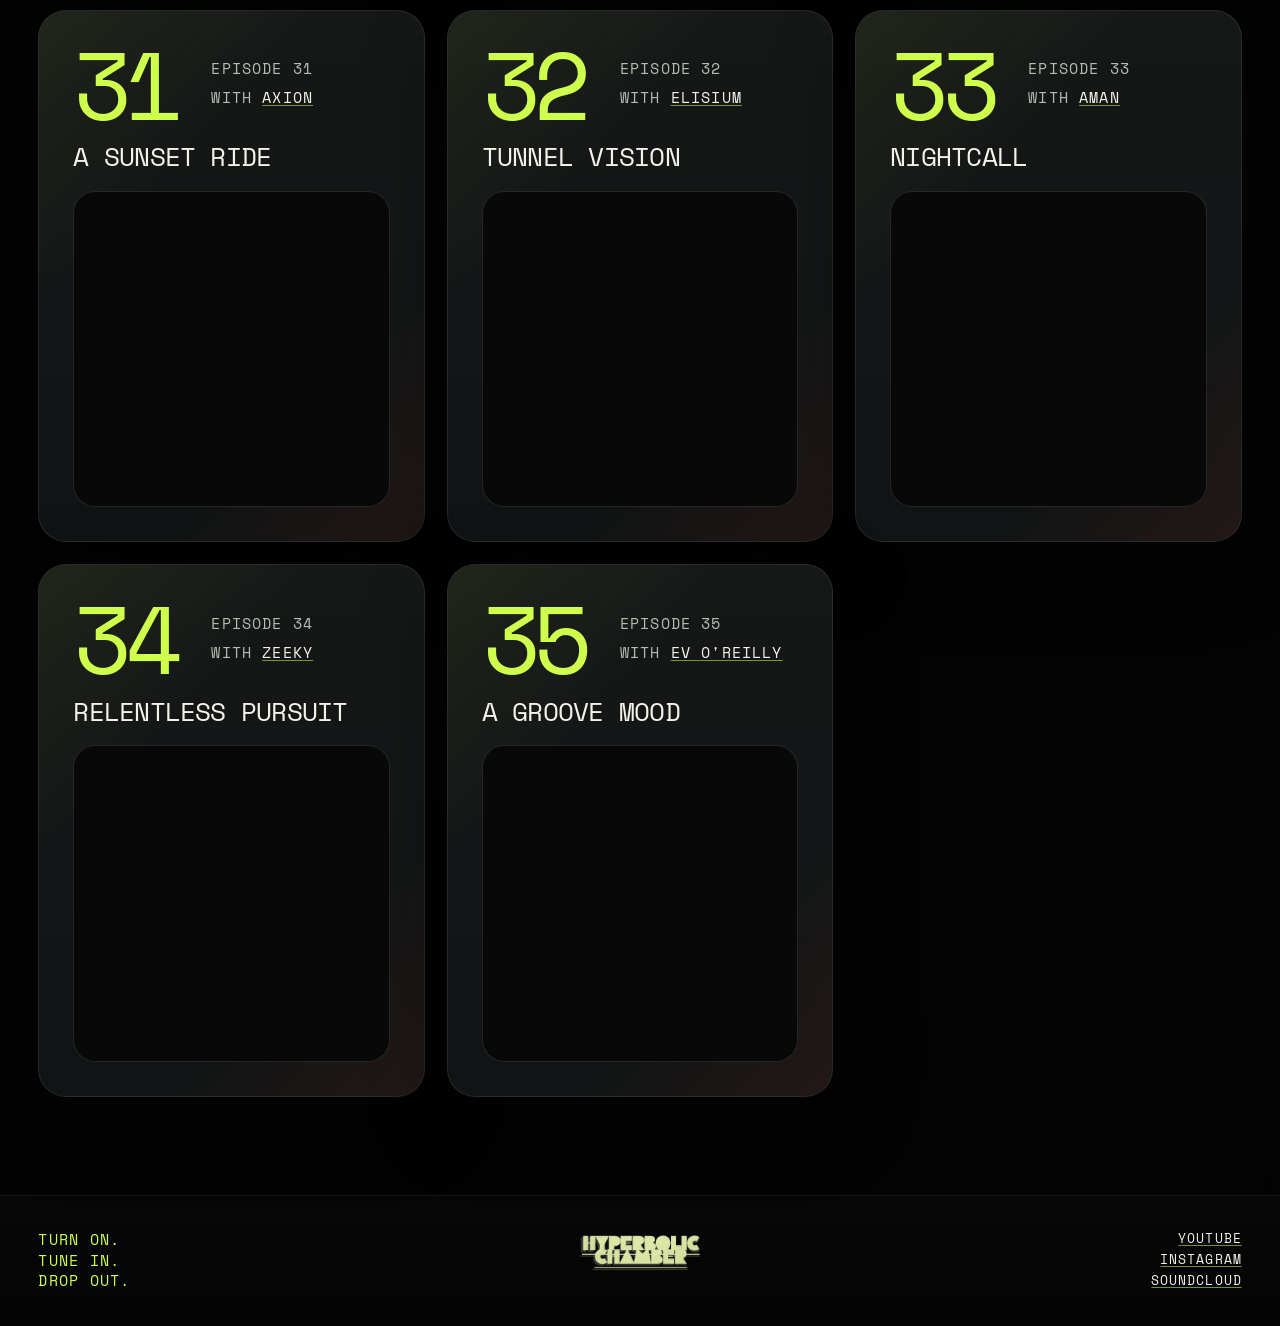
==== commit 18365c81: "Episode 35" ====
--- a/episodes/index.html
+++ b/episodes/index.html
@@ -73,7 +73,10 @@
               { "@type": "ListItem", "position": 29, "item": { "@type": "MusicRecording", "name": "Episode 29: a cAULDRON OF SOUND", "byArtist": { "@type": "MusicGroup", "name": "CORY SIMPSON" }, "datePublished": "2026-01-15", "url": "https://hyperbolic-chamber.space/episodes/" } },
               { "@type": "ListItem", "position": 30, "item": { "@type": "MusicRecording", "name": "Episode 30: A MINIMAL MOOD", "byArtist": { "@type": "MusicGroup", "name": "SIRENA" }, "datePublished": "2026-01-29", "url": "https://hyperbolic-chamber.space/episodes/" } },
               { "@type": "ListItem", "position": 31, "item": { "@type": "MusicRecording", "name": "Episode 31: A Sunset Ride", "byArtist": { "@type": "MusicGroup", "name": "AXION" }, "datePublished": "2026-02-12", "url": "https://hyperbolic-chamber.space/episodes/" } },
-              { "@type": "ListItem", "position": 32, "item": { "@type": "MusicRecording", "name": "Episode 32: Tunnel Vision", "byArtist": { "@type": "MusicGroup", "name": "ELISIUM" }, "datePublished": "2026-02-26", "url": "https://hyperbolic-chamber.space/episodes/" } }
+              { "@type": "ListItem", "position": 32, "item": { "@type": "MusicRecording", "name": "Episode 32: Tunnel Vision", "byArtist": { "@type": "MusicGroup", "name": "ELISIUM" }, "datePublished": "2026-02-26", "url": "https://hyperbolic-chamber.space/episodes/" } },
+              { "@type": "ListItem", "position": 33, "item": { "@type": "MusicRecording", "name": "Episode 33: Nightcall", "byArtist": { "@type": "MusicGroup", "name": "AMAN" }, "datePublished": "2026-04-16", "url": "https://hyperbolic-chamber.space/episodes/" } },
+              { "@type": "ListItem", "position": 34, "item": { "@type": "MusicRecording", "name": "Episode 34: Relentless Pursuit", "byArtist": { "@type": "MusicGroup", "name": "ZEEKY" }, "datePublished": "2026-07-03", "url": "https://hyperbolic-chamber.space/episodes/" } },
+              { "@type": "ListItem", "position": 35, "item": { "@type": "MusicRecording", "name": "Episode 35: A Groove Mood", "byArtist": { "@type": "MusicGroup", "name": "Ev O'Reilly" }, "datePublished": "2026-08-13", "url": "https://hyperbolic-chamber.space/episodes/" } }
             ]
           }
         ]
@@ -118,13 +121,13 @@
                 <div class="featured-episode-panel__details">
                   <article class="stat-card">
                     <p class="stat-card__label">Featured Episode</p>
-                    <p class="stat-card__value" data-featured-episode-title>#32 Tunnel Vision</p>
-                    <p class="stat-card__detail" data-featured-episode-date>02.26.2026</p>
+                    <p class="stat-card__value" data-featured-episode-title>#35 A Groove Mood</p>
+                    <p class="stat-card__detail" data-featured-episode-date>08.13.2026</p>
                   </article>
                   <article class="stat-card">
                     <p class="stat-card__label">With</p>
-                    <p class="stat-card__value" data-featured-episode-guest>ELISIUM</p>
-                    <p class="stat-card__detail" data-featured-episode-date>02.26.2026</p>
+                    <p class="stat-card__value" data-featured-episode-guest>Ev O'Reilly</p>
+                    <p class="stat-card__detail" data-featured-episode-date>08.13.2026</p>
                   </article>
                 </div>
               </div>
--- a/assets/css/site.css
+++ b/assets/css/site.css
@@ -1039,8 +1039,8 @@
   z-index: 1;
   border-radius: 32px;
   background:
-    radial-gradient(ellipse at center, rgba(255, 208, 136, 0.46) 0%, rgba(255, 162, 68, 0.28) 30%, rgba(255, 112, 30, 0.12) 54%, transparent 76%),
-    linear-gradient(90deg, transparent 0%, rgba(255, 184, 104, 0.18) 18%, rgba(255, 184, 104, 0.18) 82%, transparent 100%);
+    radial-gradient(ellipse at center, rgba(255, 220, 154, 0.62) 0%, rgba(255, 170, 72, 0.38) 30%, rgba(255, 116, 32, 0.16) 54%, transparent 76%),
+    linear-gradient(90deg, transparent 0%, rgba(255, 194, 116, 0.24) 18%, rgba(255, 194, 116, 0.24) 82%, transparent 100%);
   opacity: 0;
   transform: translate(-50%, -48%) scale(0.96);
   filter: blur(38px);
@@ -1109,15 +1109,26 @@
 .home-stage__logo-stack.is-glitching .home-stage__logo-channel {
   z-index: 4;
   opacity: var(--logo-channel-opacity, 0.18);
+  mix-blend-mode: screen;
   animation: logoSliceBurst var(--logo-glitch-duration, 560ms) steps(1, end) 1;
 }
 
 .home-stage__logo-stack.is-glitching .home-stage__logo-channel--a {
+  filter:
+    sepia(1)
+    saturate(2.8)
+    hue-rotate(var(--logo-channel-a-hue, -24deg))
+    brightness(1.04);
   transform:
     translate3d(var(--logo-channel-a-x, -6px), var(--logo-channel-a-y, 1px), 0);
 }
 
 .home-stage__logo-stack.is-glitching .home-stage__logo-channel--b {
+  filter:
+    sepia(1)
+    saturate(3)
+    hue-rotate(var(--logo-channel-b-hue, 182deg))
+    brightness(1.06);
   transform:
     translate3d(var(--logo-channel-b-x, 6px), var(--logo-channel-b-y, -1px), 0);
 }
@@ -1125,6 +1136,12 @@
 .home-stage__logo-stack.is-glitching .home-stage__logo-slice {
   z-index: 5;
   opacity: var(--logo-slice-opacity, 0.28);
+  mix-blend-mode: screen;
+  filter:
+    sepia(1)
+    saturate(1.9)
+    hue-rotate(var(--logo-slice-hue, 42deg))
+    brightness(1.02);
   animation: logoSliceBurst var(--logo-glitch-duration, 560ms) steps(1, end) 1;
 }
 
@@ -1199,21 +1216,21 @@
   }
 
   50% {
-    opacity: 0.96;
-    transform: scale(1.01);
+    opacity: 0.92;
+    transform: scale(1.026);
   }
 }
 
 @keyframes logoBacklightPulse {
   0%,
   100% {
-    opacity: 0.52;
+    opacity: 0.66;
     transform: translate(-50%, -48%) scale(0.92);
     filter: blur(42px);
   }
 
   50% {
-    opacity: 0.9;
+    opacity: 1;
     transform: translate(-50%, -48%) scale(1.02);
     filter: blur(52px);
   }
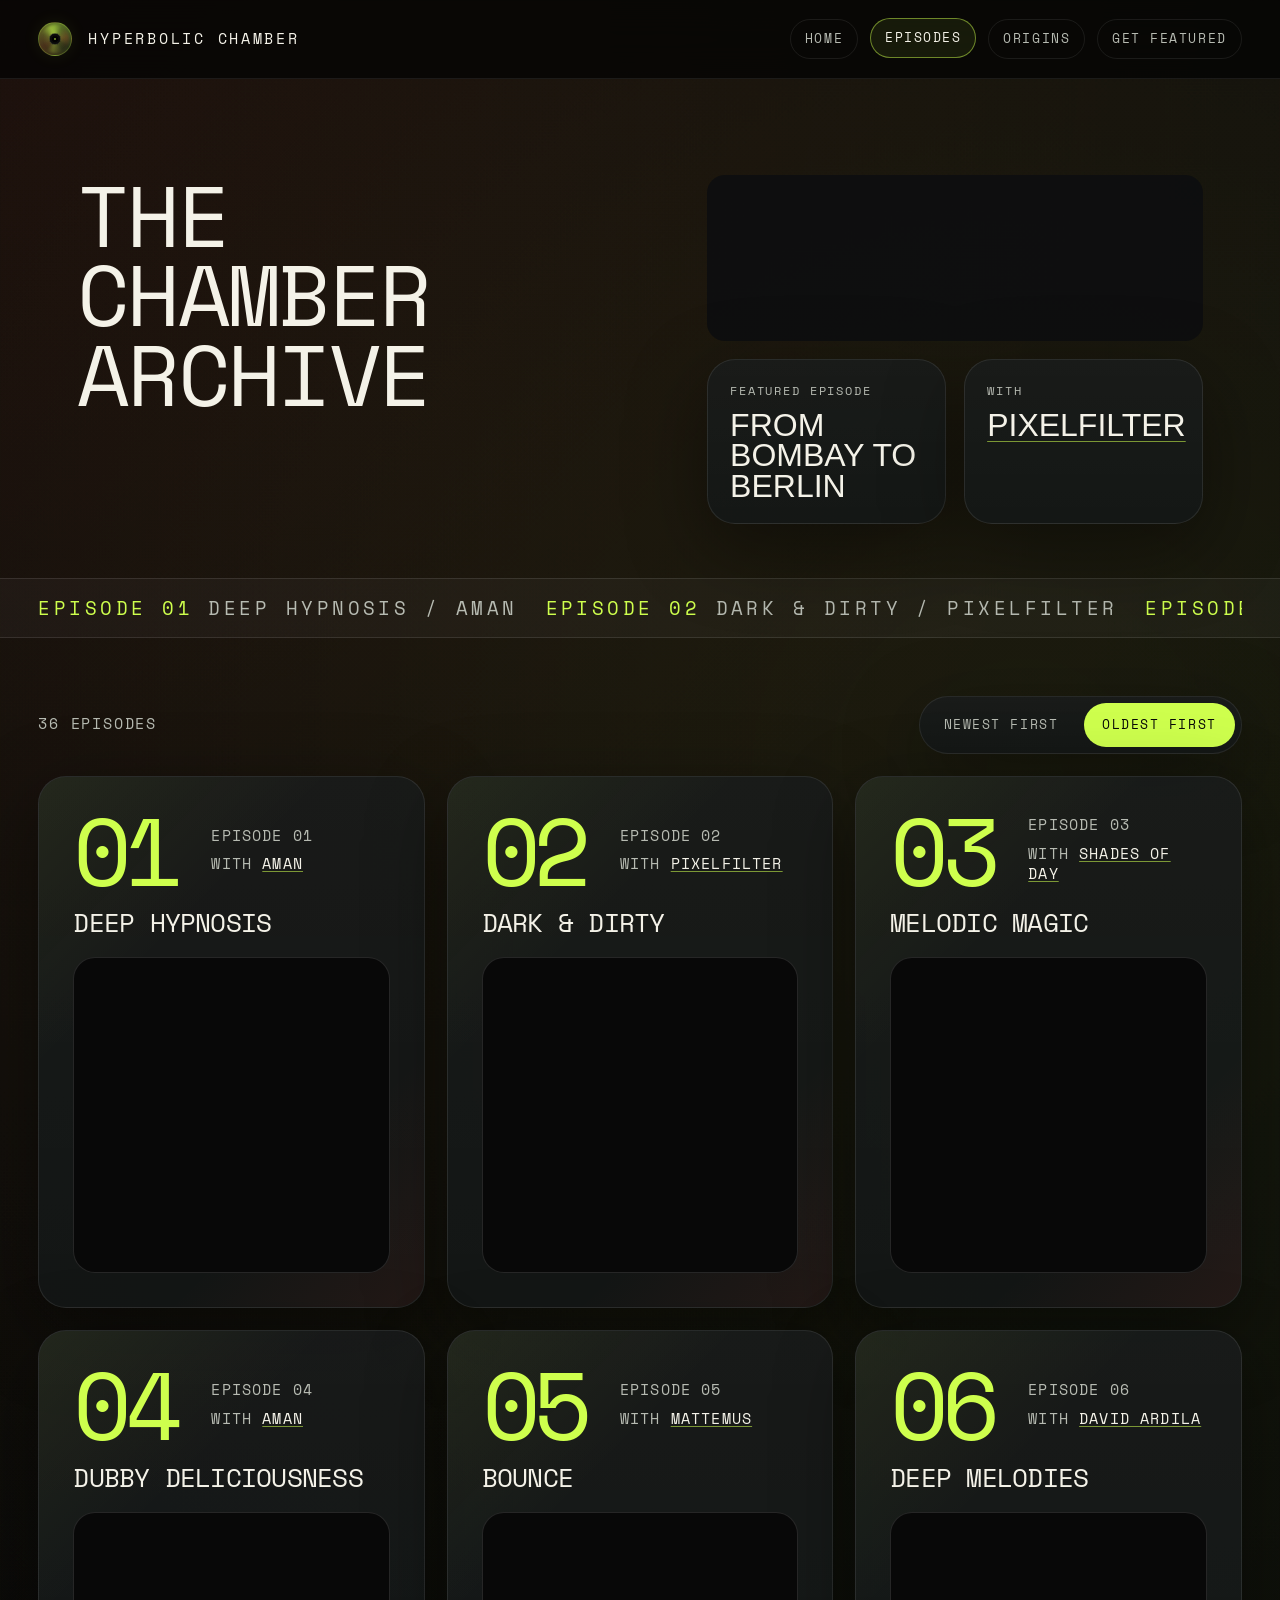
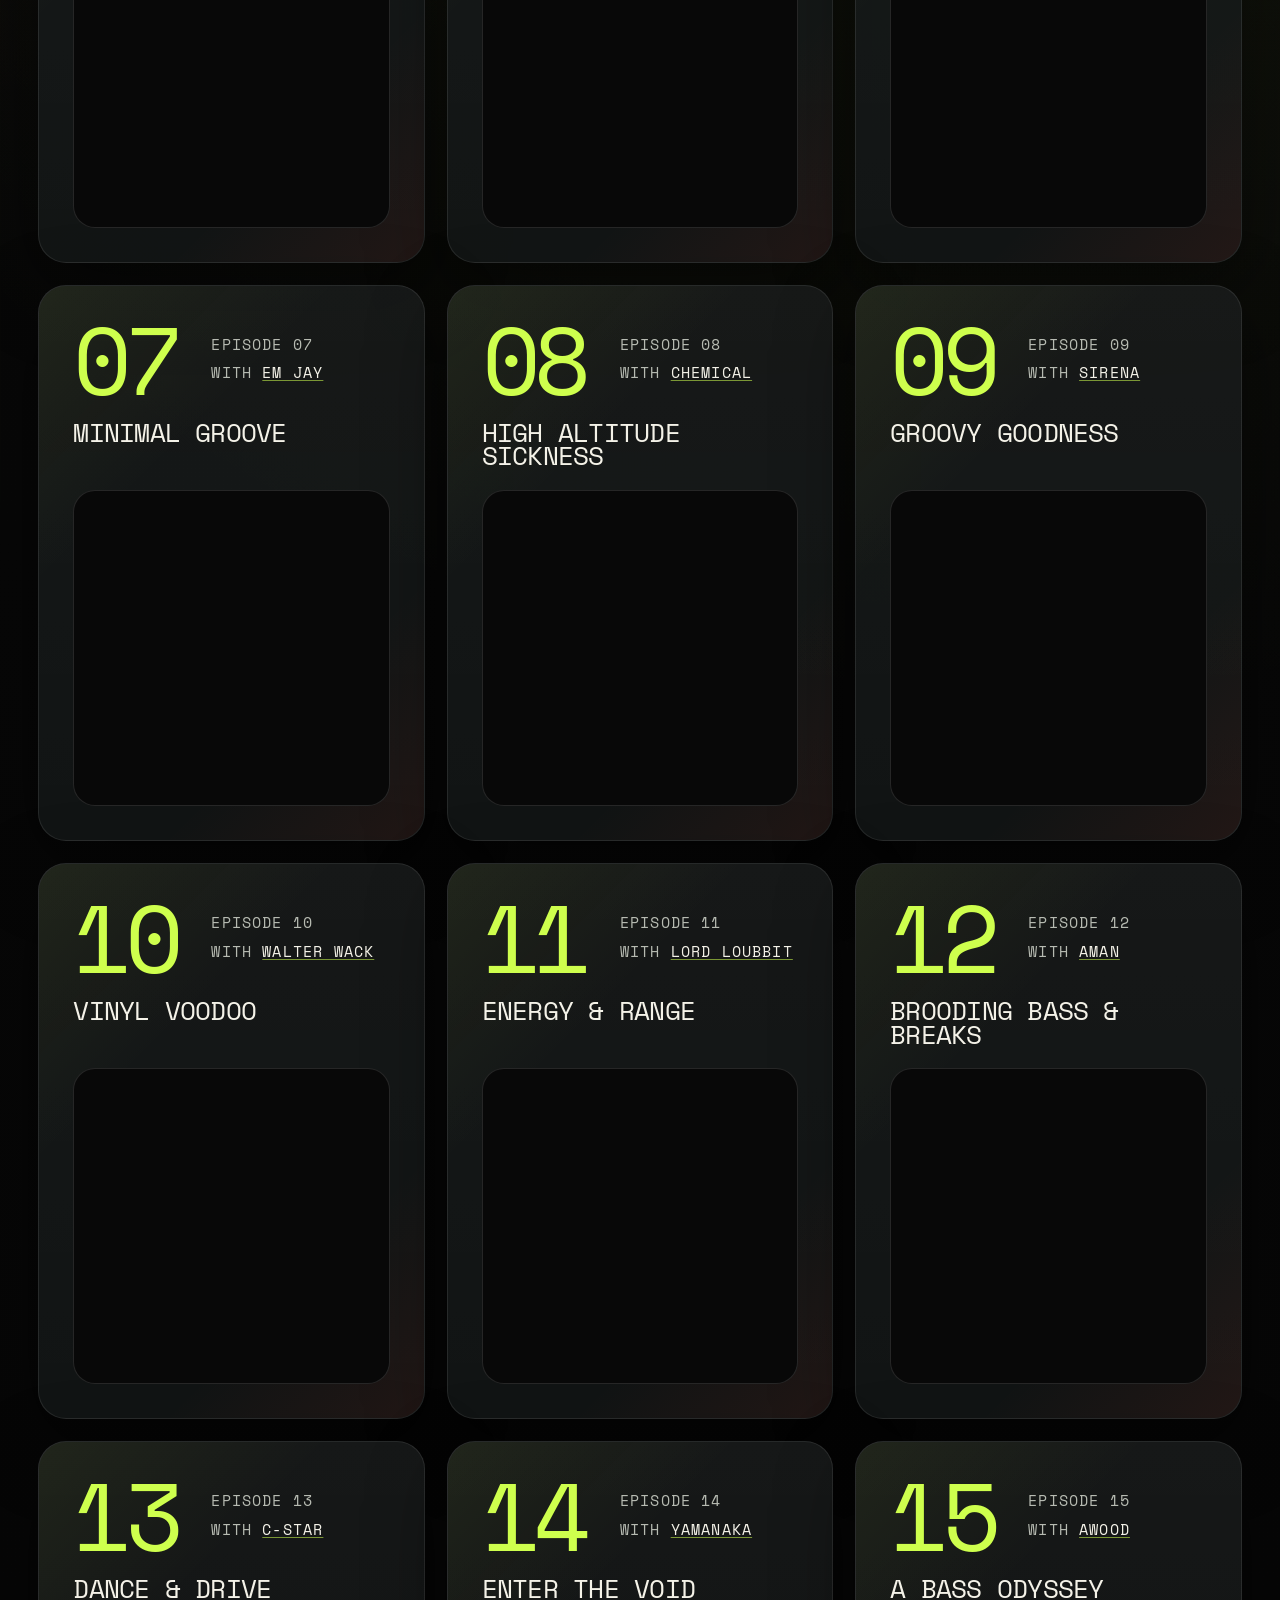
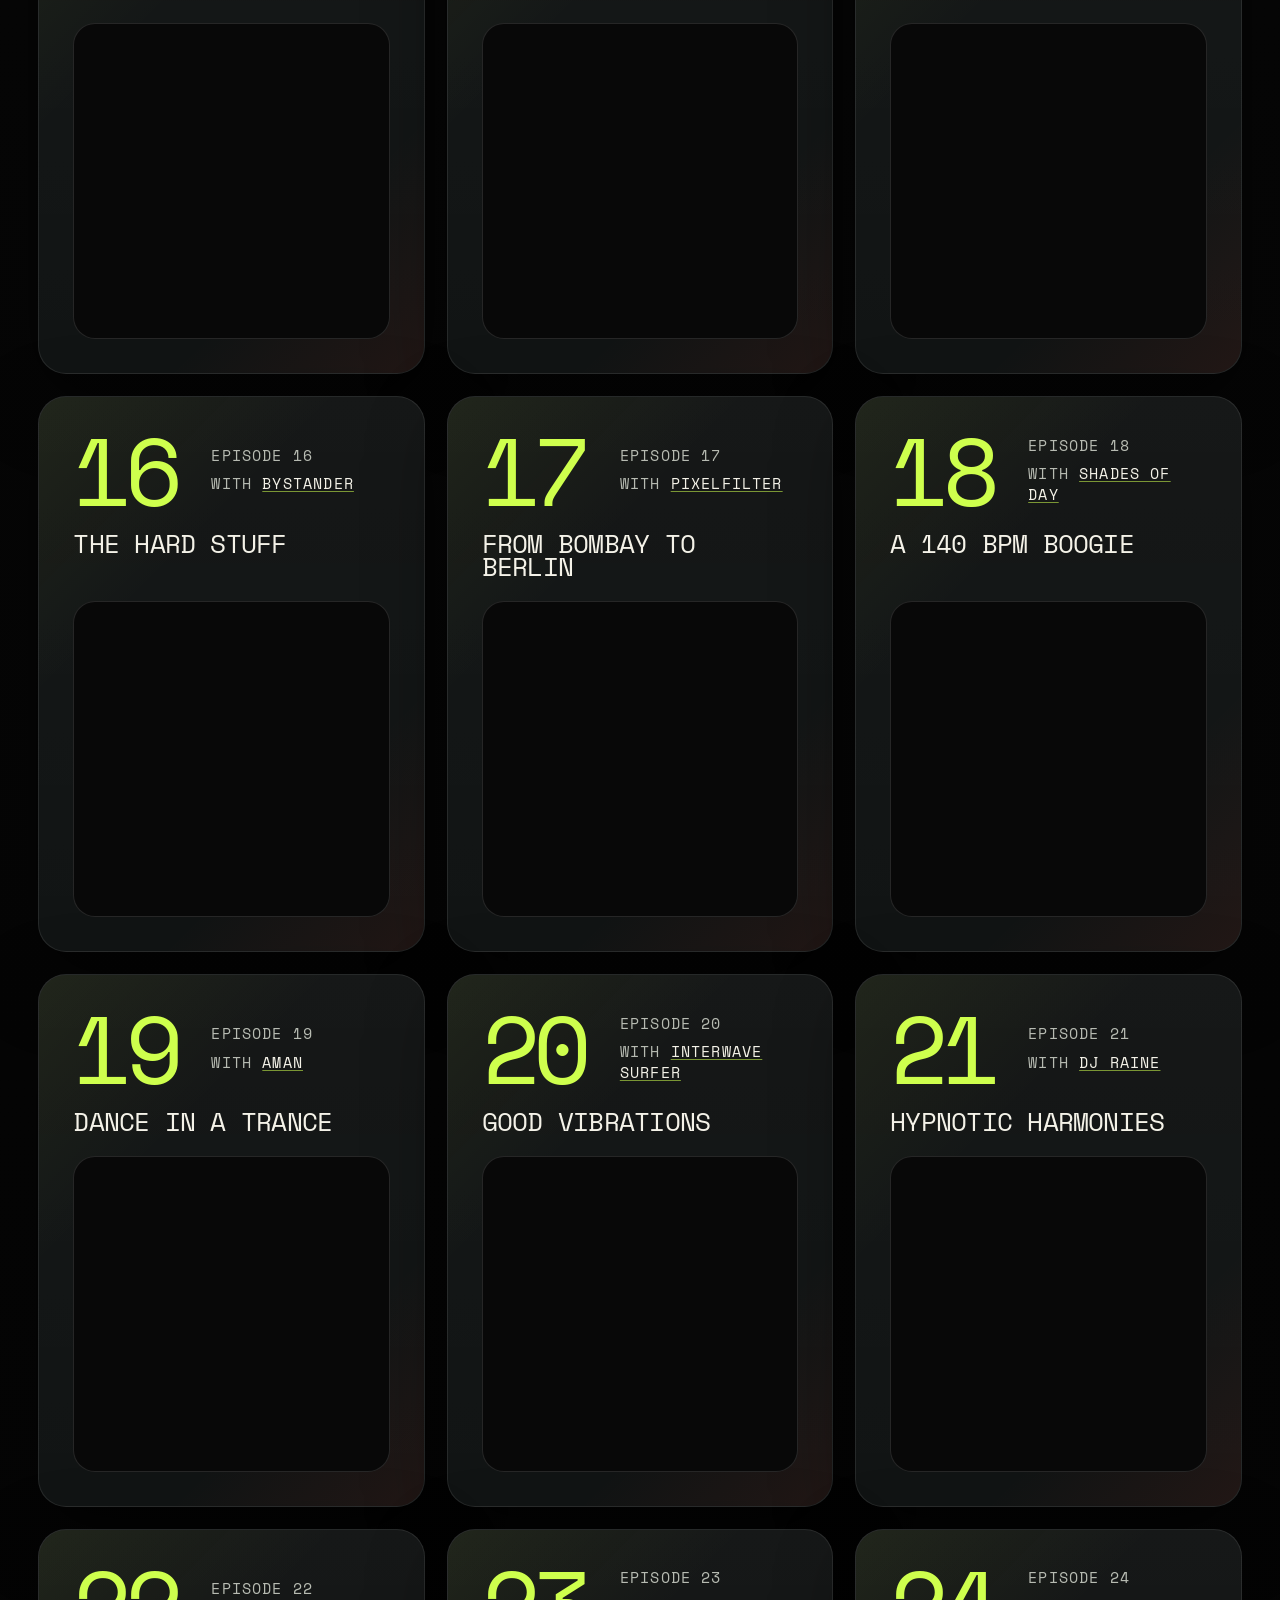
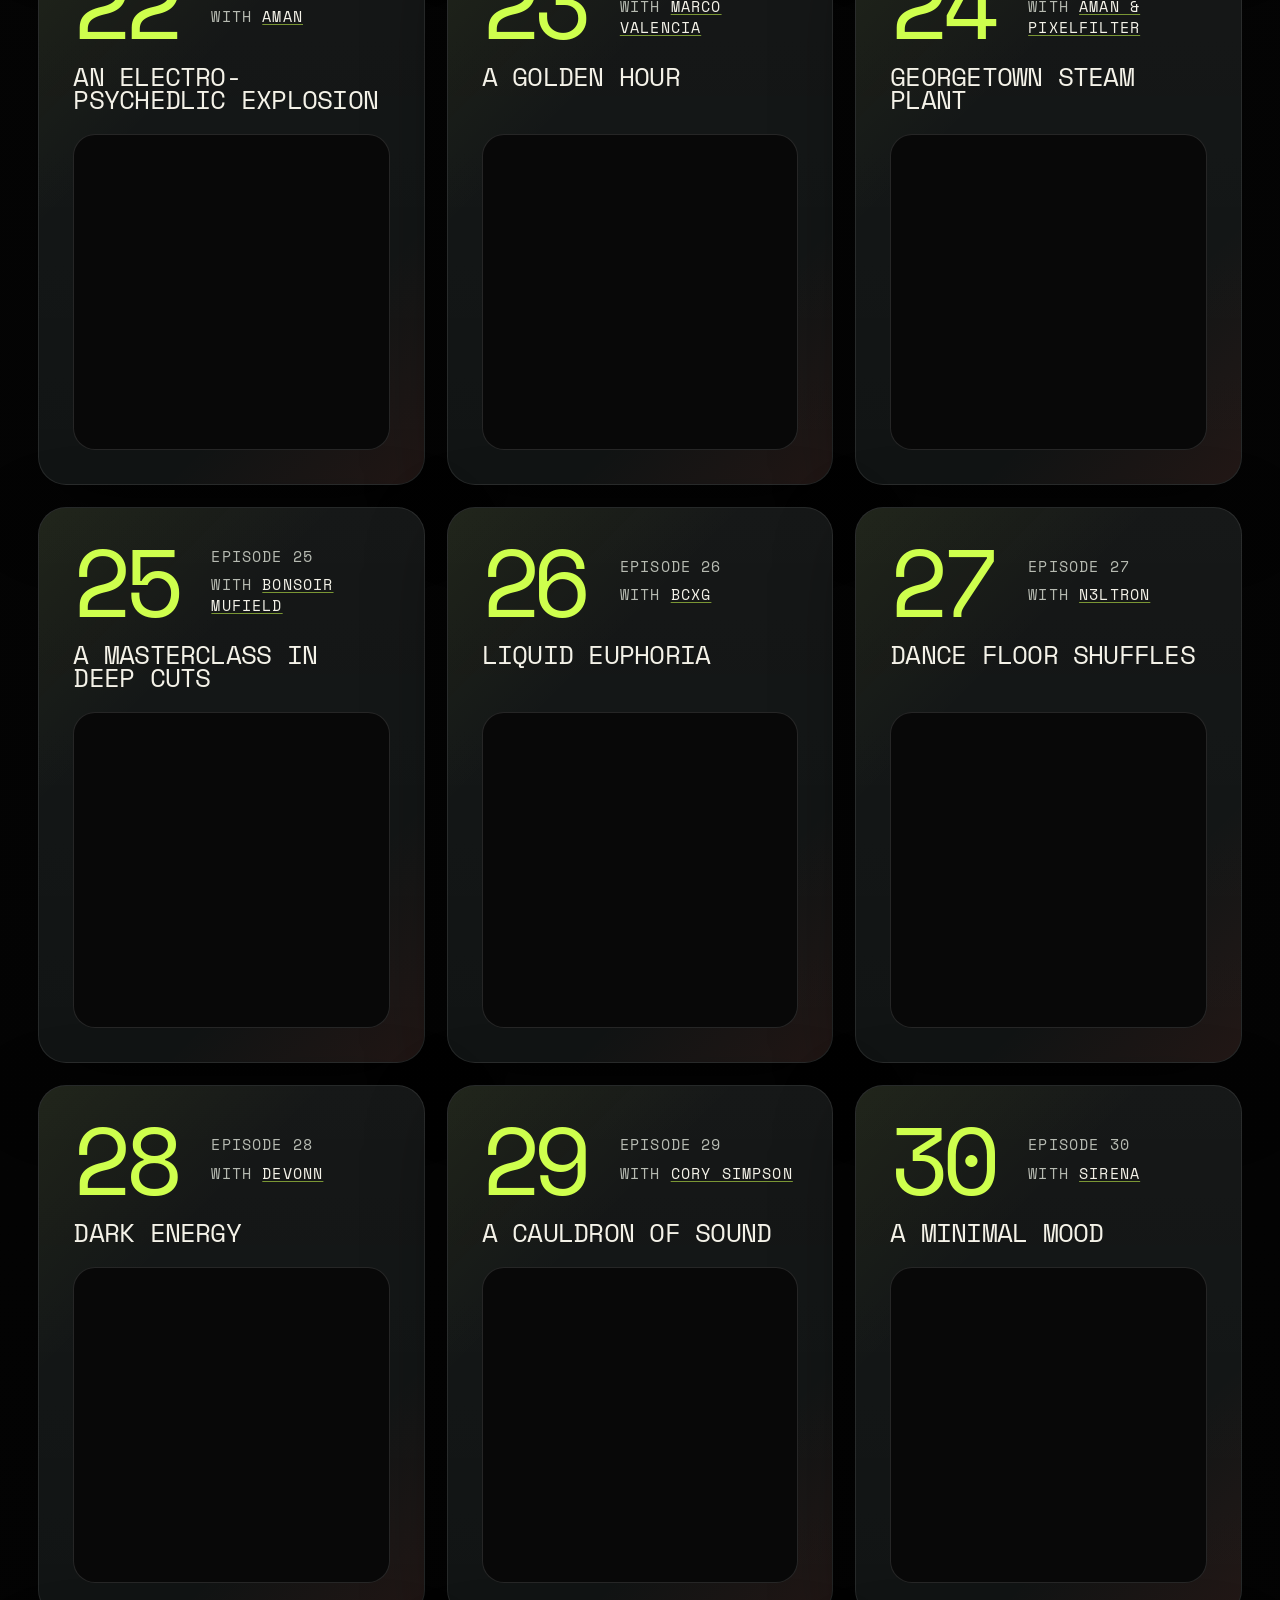
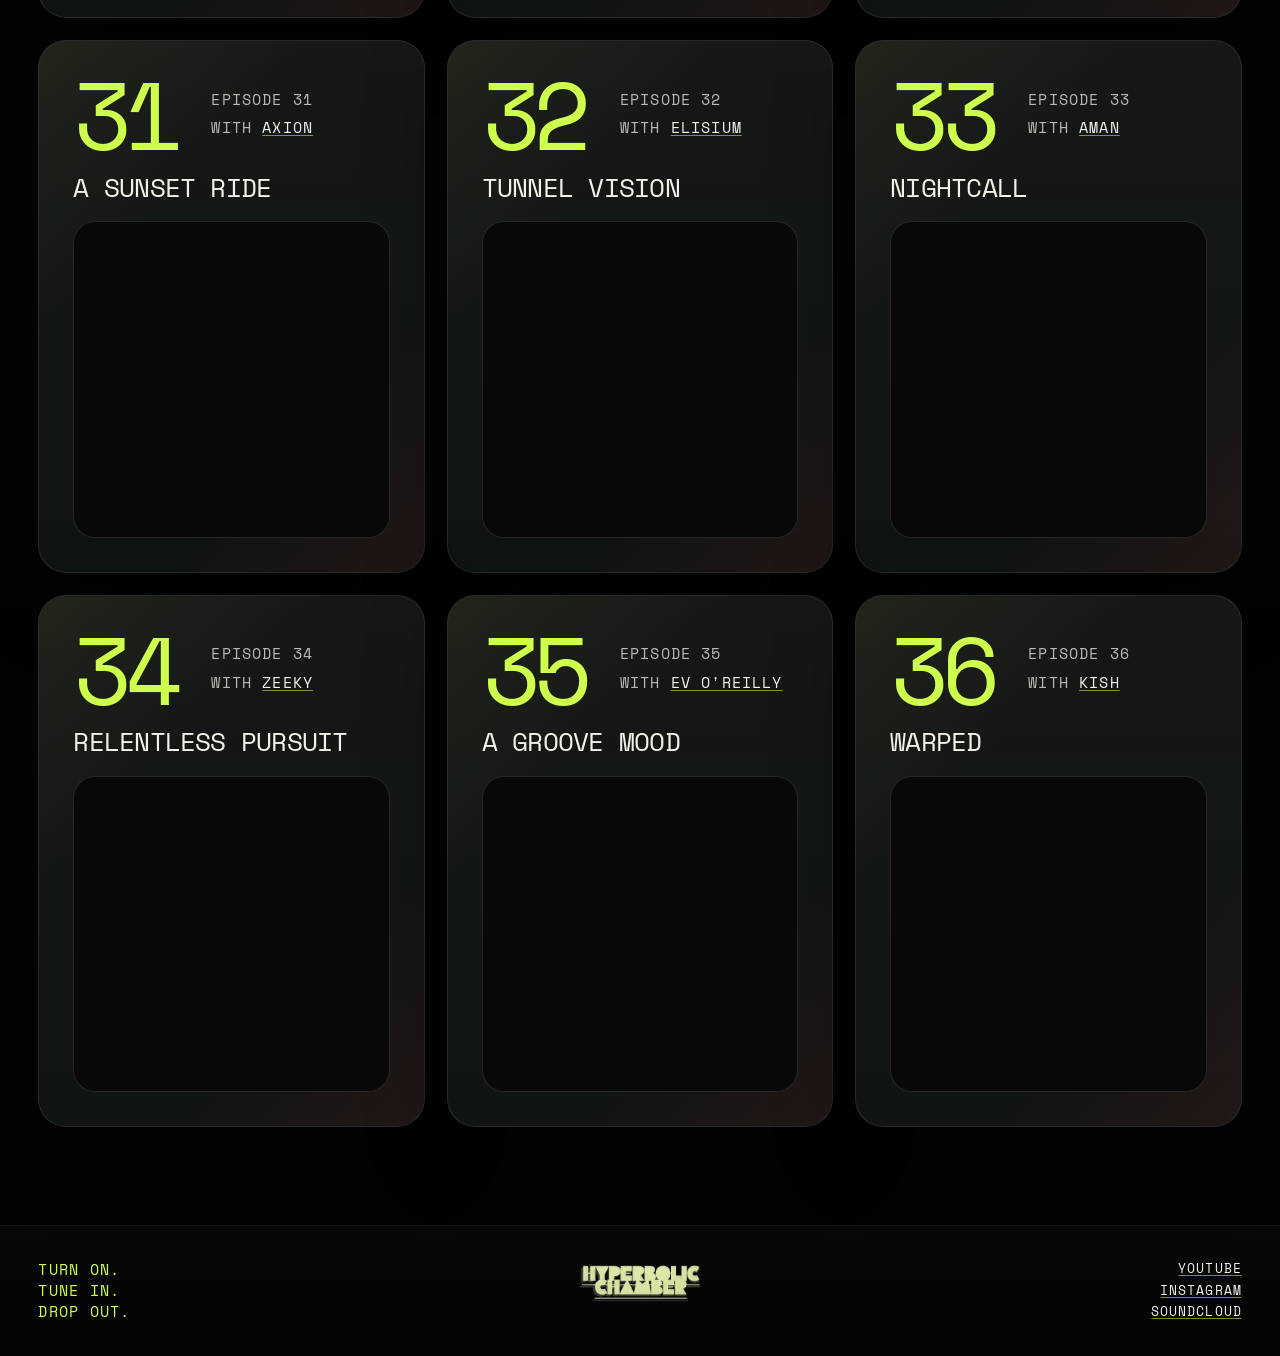
==== commit f5379176: "Episode 36" ====
--- a/episodes/index.html
+++ b/episodes/index.html
@@ -76,7 +76,8 @@
               { "@type": "ListItem", "position": 32, "item": { "@type": "MusicRecording", "name": "Episode 32: Tunnel Vision", "byArtist": { "@type": "MusicGroup", "name": "ELISIUM" }, "datePublished": "2026-02-26", "url": "https://hyperbolic-chamber.space/episodes/" } },
               { "@type": "ListItem", "position": 33, "item": { "@type": "MusicRecording", "name": "Episode 33: Nightcall", "byArtist": { "@type": "MusicGroup", "name": "AMAN" }, "datePublished": "2026-04-16", "url": "https://hyperbolic-chamber.space/episodes/" } },
               { "@type": "ListItem", "position": 34, "item": { "@type": "MusicRecording", "name": "Episode 34: Relentless Pursuit", "byArtist": { "@type": "MusicGroup", "name": "ZEEKY" }, "datePublished": "2026-07-03", "url": "https://hyperbolic-chamber.space/episodes/" } },
-              { "@type": "ListItem", "position": 35, "item": { "@type": "MusicRecording", "name": "Episode 35: A Groove Mood", "byArtist": { "@type": "MusicGroup", "name": "Ev O'Reilly" }, "datePublished": "2026-08-13", "url": "https://hyperbolic-chamber.space/episodes/" } }
+              { "@type": "ListItem", "position": 35, "item": { "@type": "MusicRecording", "name": "Episode 35: A Groove Mood", "byArtist": { "@type": "MusicGroup", "name": "Ev O'Reilly" }, "datePublished": "2026-08-13", "url": "https://hyperbolic-chamber.space/episodes/" } },
+              { "@type": "ListItem", "position": 36, "item": { "@type": "MusicRecording", "name": "Episode 36: Warped", "byArtist": { "@type": "MusicGroup", "name": "kish" }, "datePublished": "2026-10-01", "url": "https://soundcloud.com/hyperbolic_chamber/hc-36-warped-with-kish" } }
             ]
           }
         ]
@@ -121,13 +122,13 @@
                 <div class="featured-episode-panel__details">
                   <article class="stat-card">
                     <p class="stat-card__label">Featured Episode</p>
-                    <p class="stat-card__value" data-featured-episode-title>#35 A Groove Mood</p>
-                    <p class="stat-card__detail" data-featured-episode-date>08.13.2026</p>
+                    <p class="stat-card__value" data-featured-episode-title>#36 Warped</p>
+                    <p class="stat-card__detail" data-featured-episode-date>10.01.2026</p>
                   </article>
                   <article class="stat-card">
                     <p class="stat-card__label">With</p>
-                    <p class="stat-card__value" data-featured-episode-guest>Ev O'Reilly</p>
-                    <p class="stat-card__detail" data-featured-episode-date>08.13.2026</p>
+                    <p class="stat-card__value" data-featured-episode-guest>kish</p>
+                    <p class="stat-card__detail" data-featured-episode-date>10.01.2026</p>
                   </article>
                 </div>
               </div>
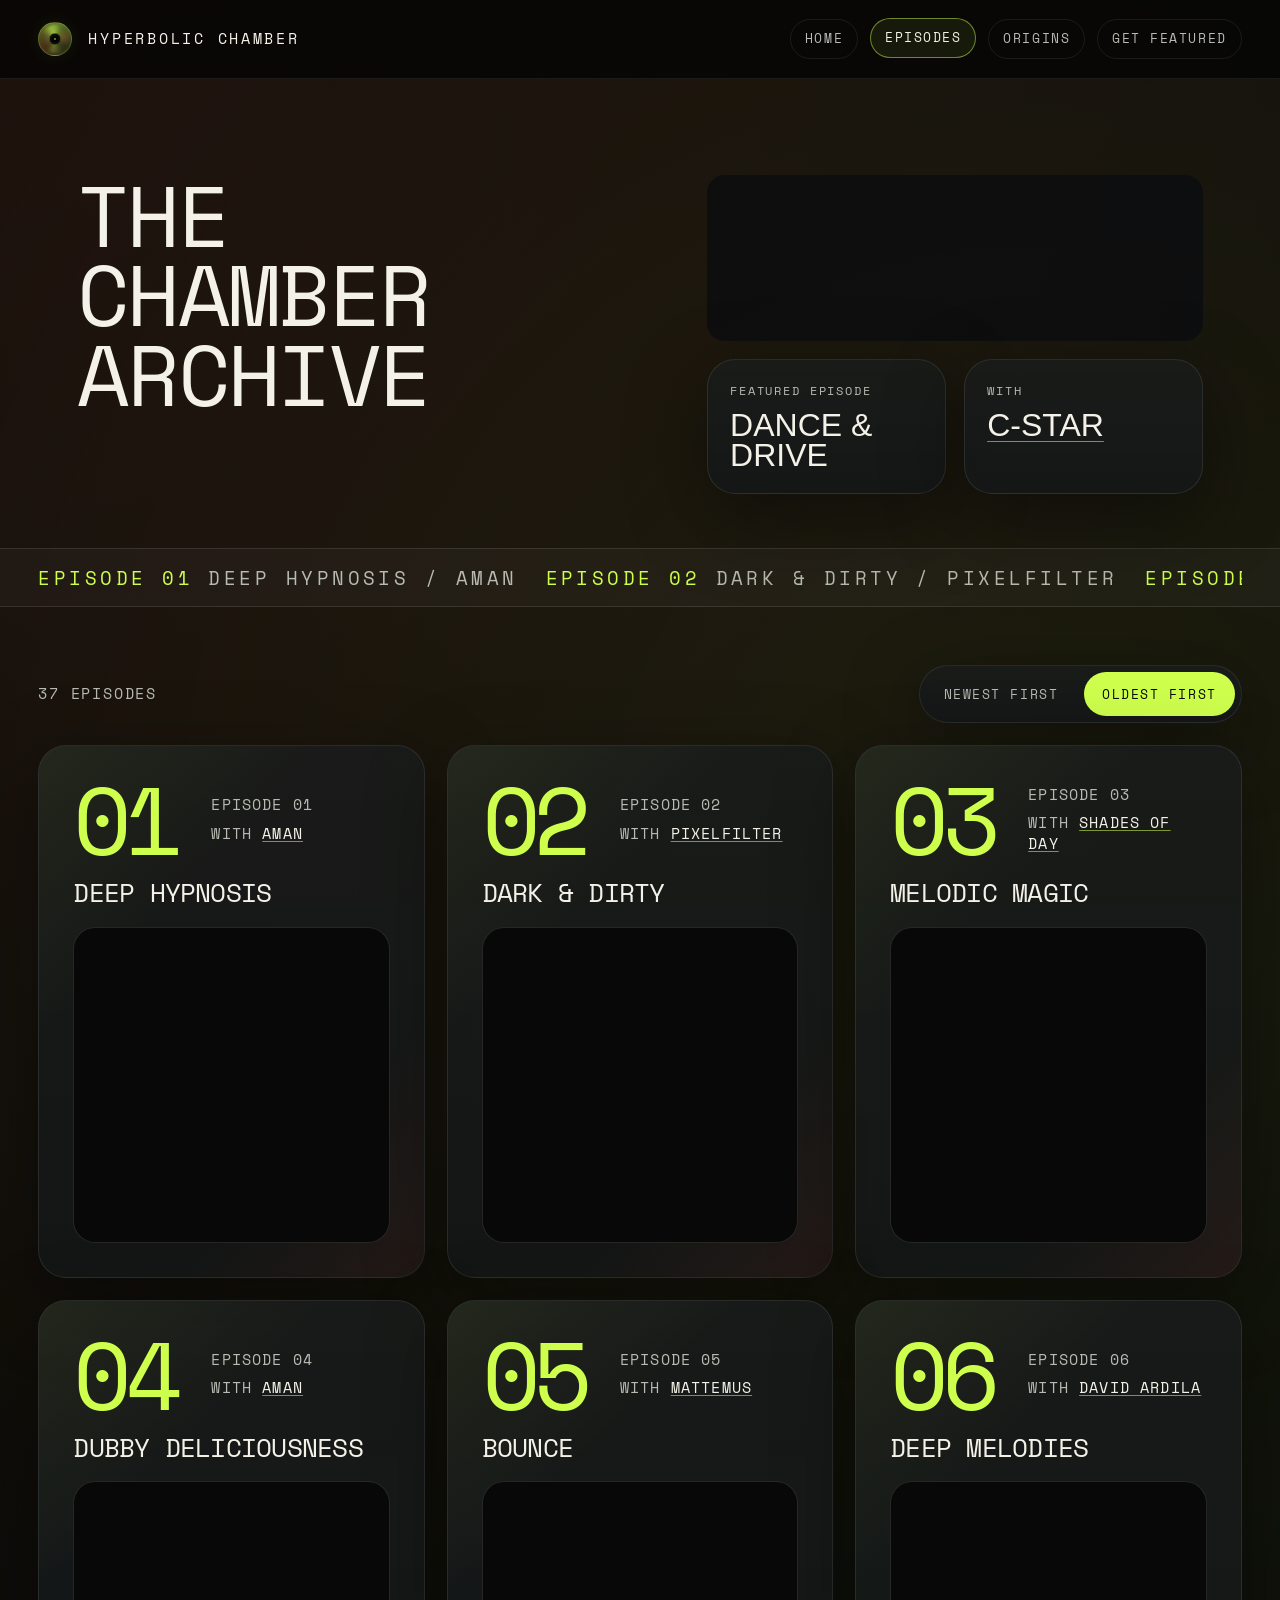
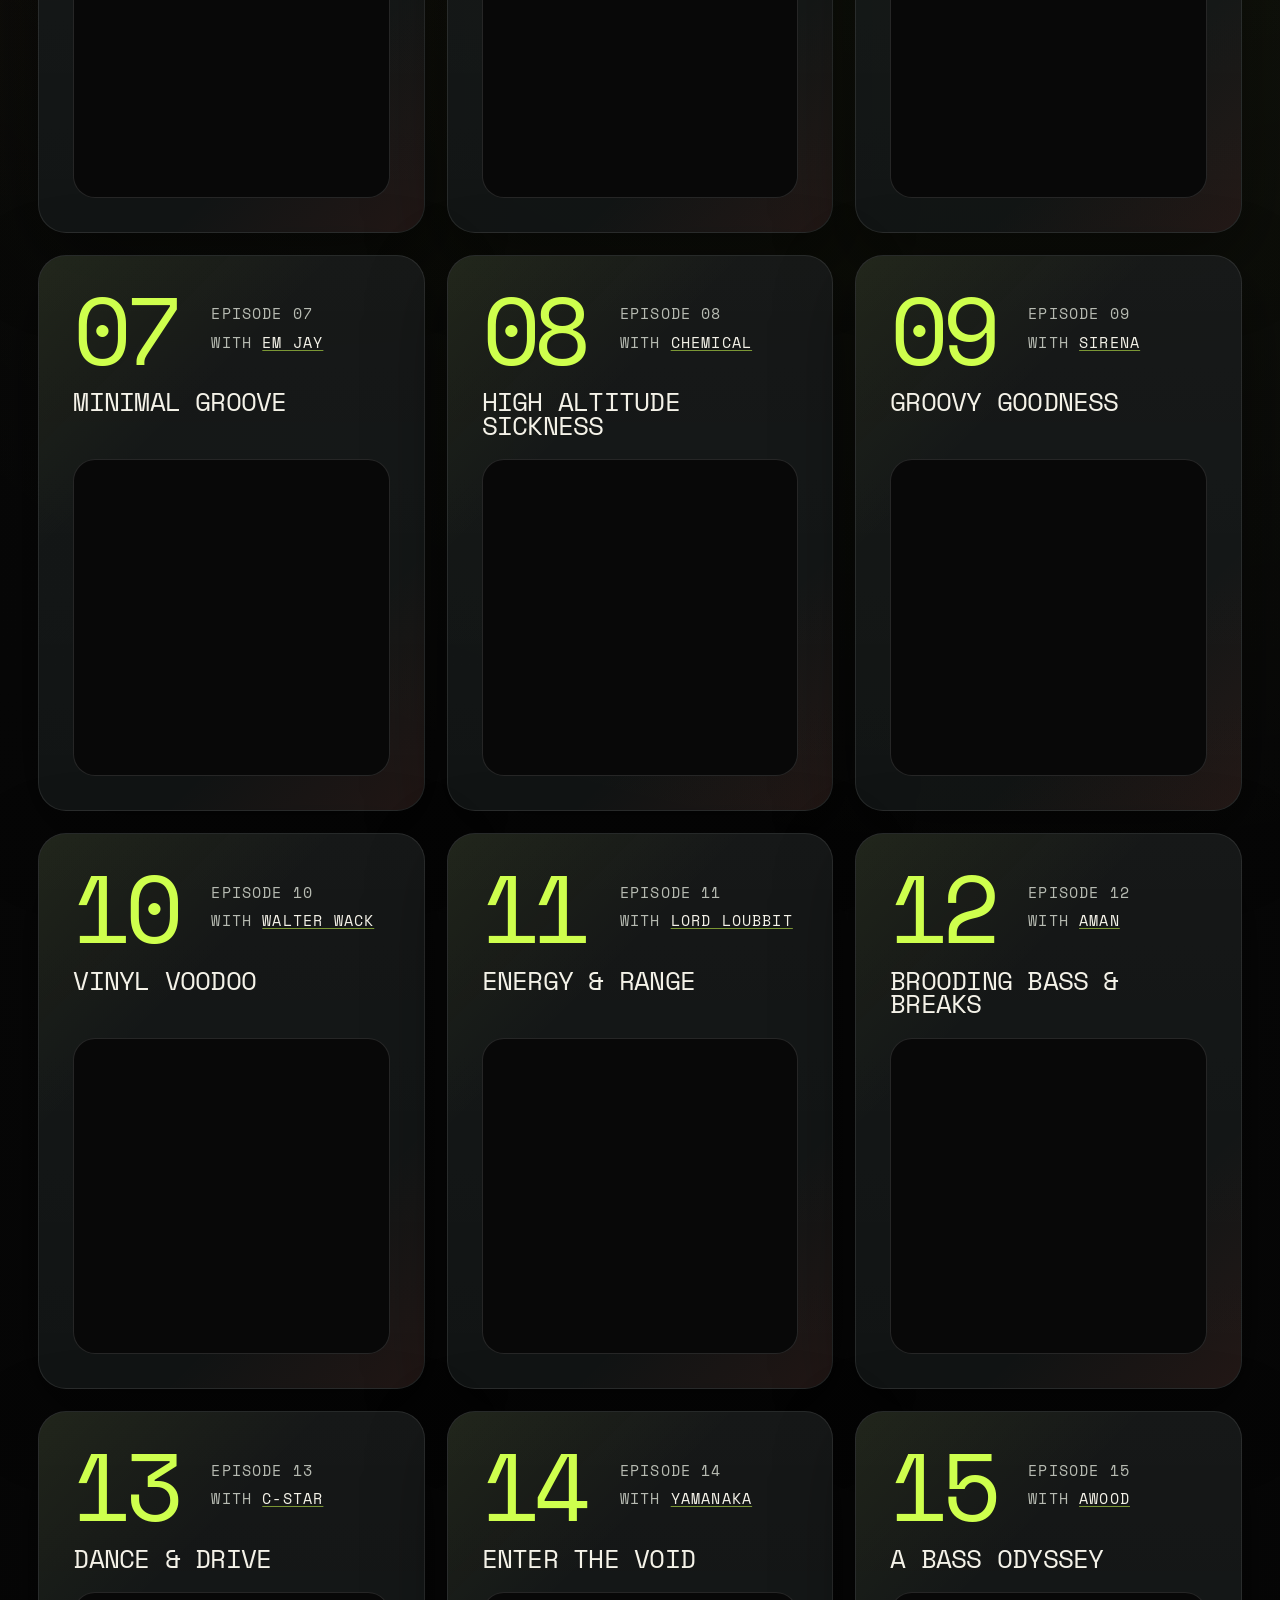
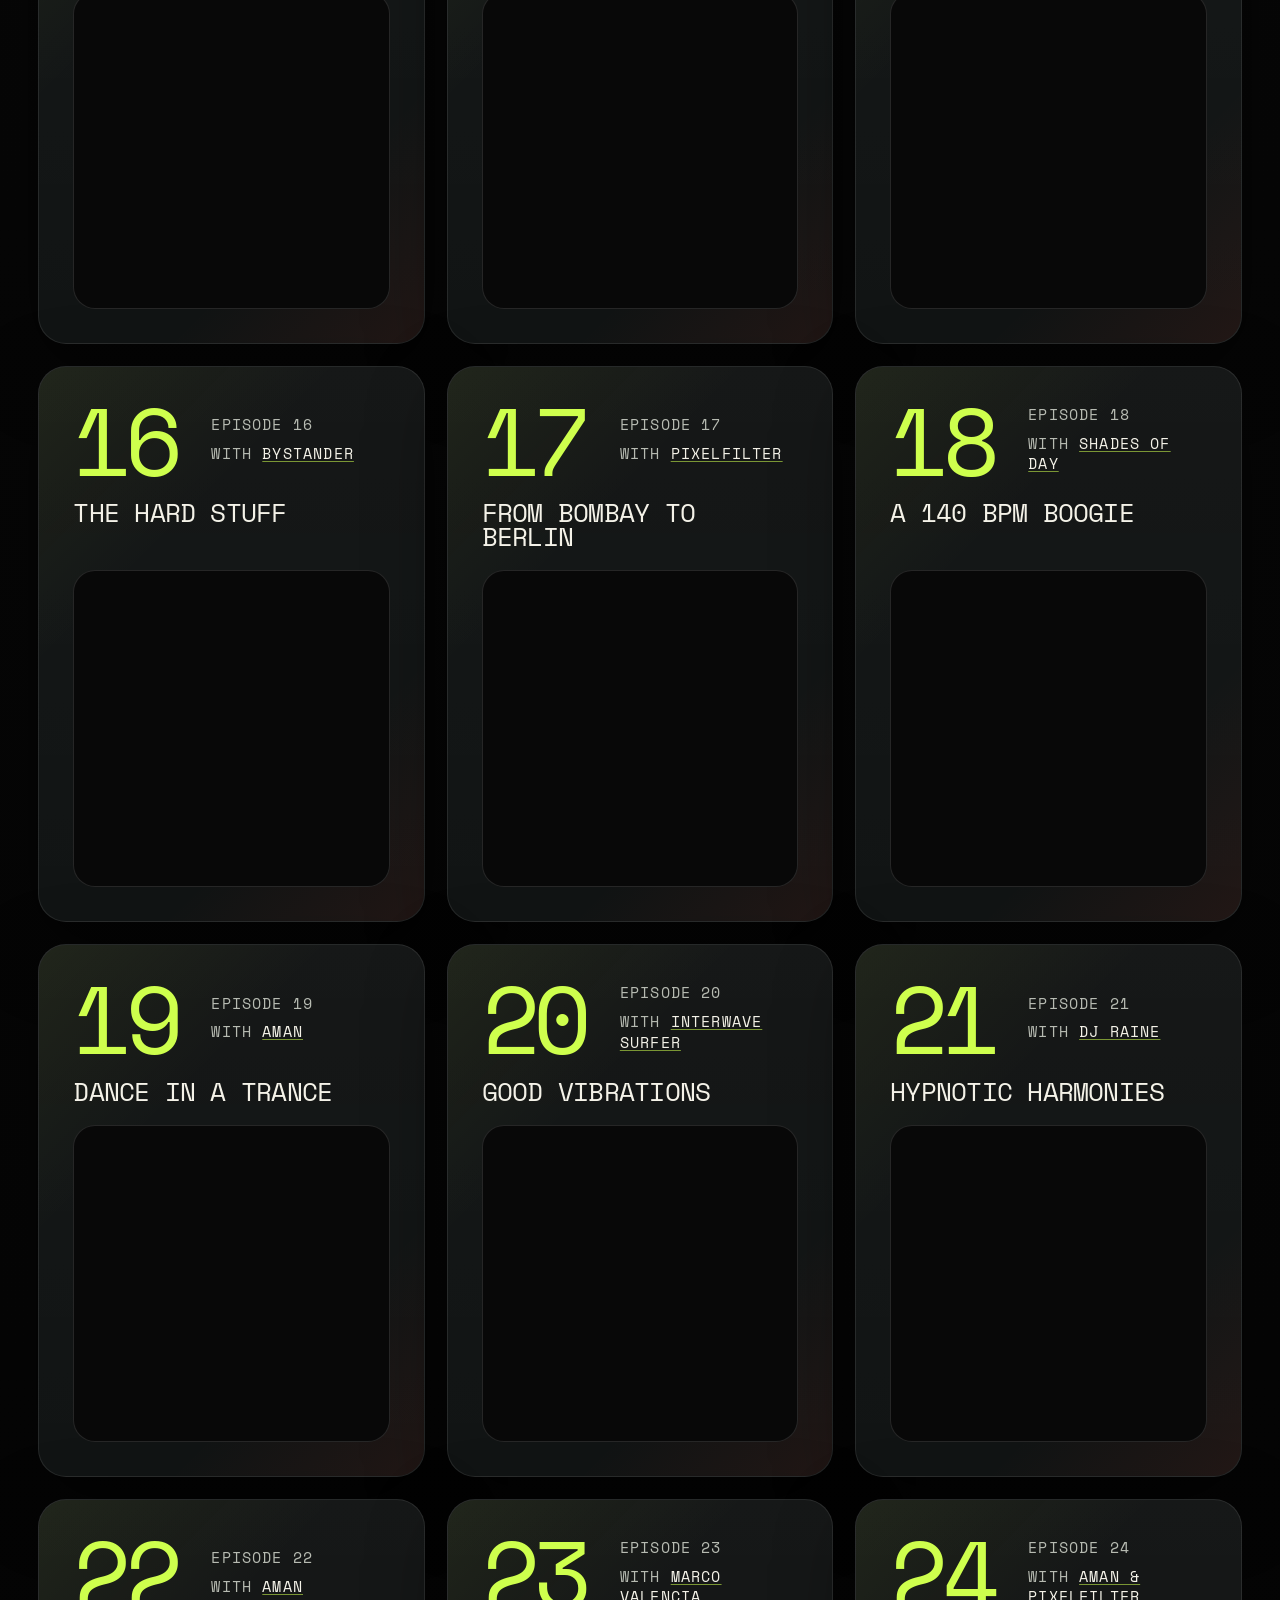
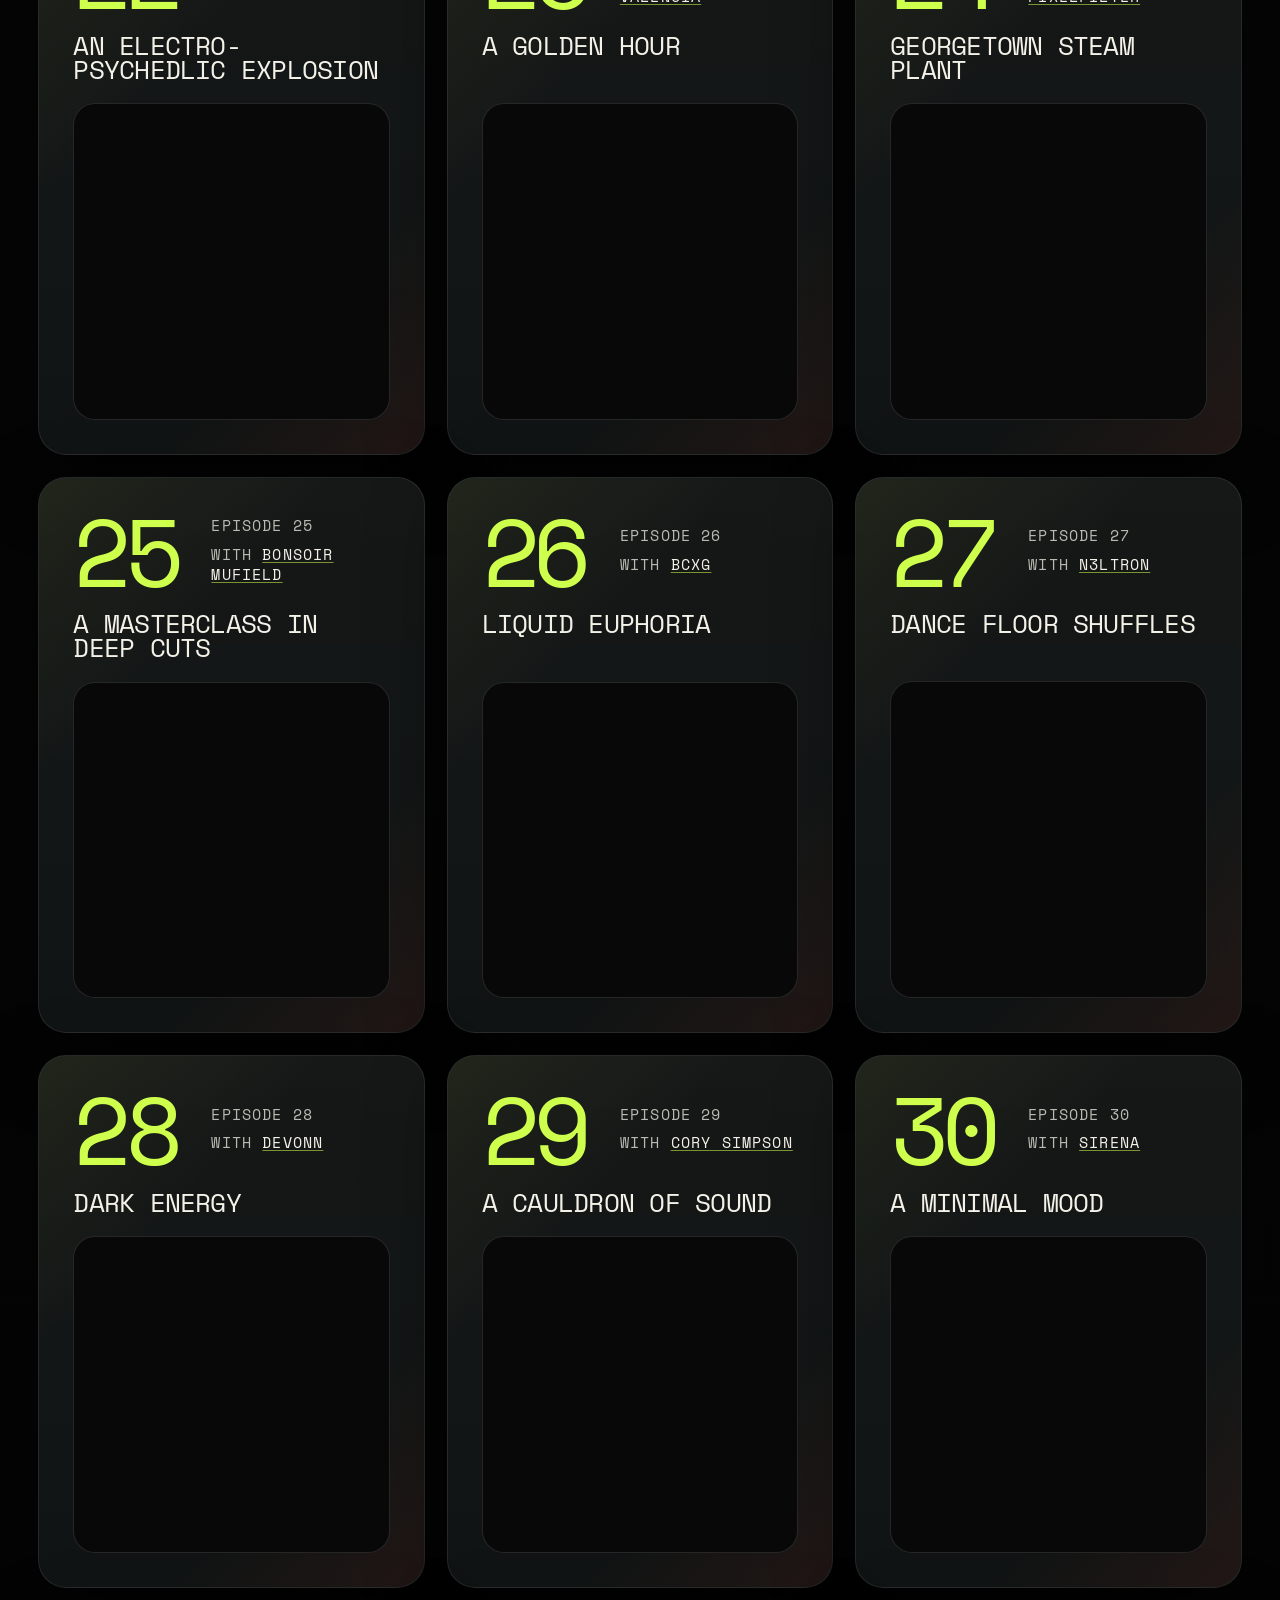
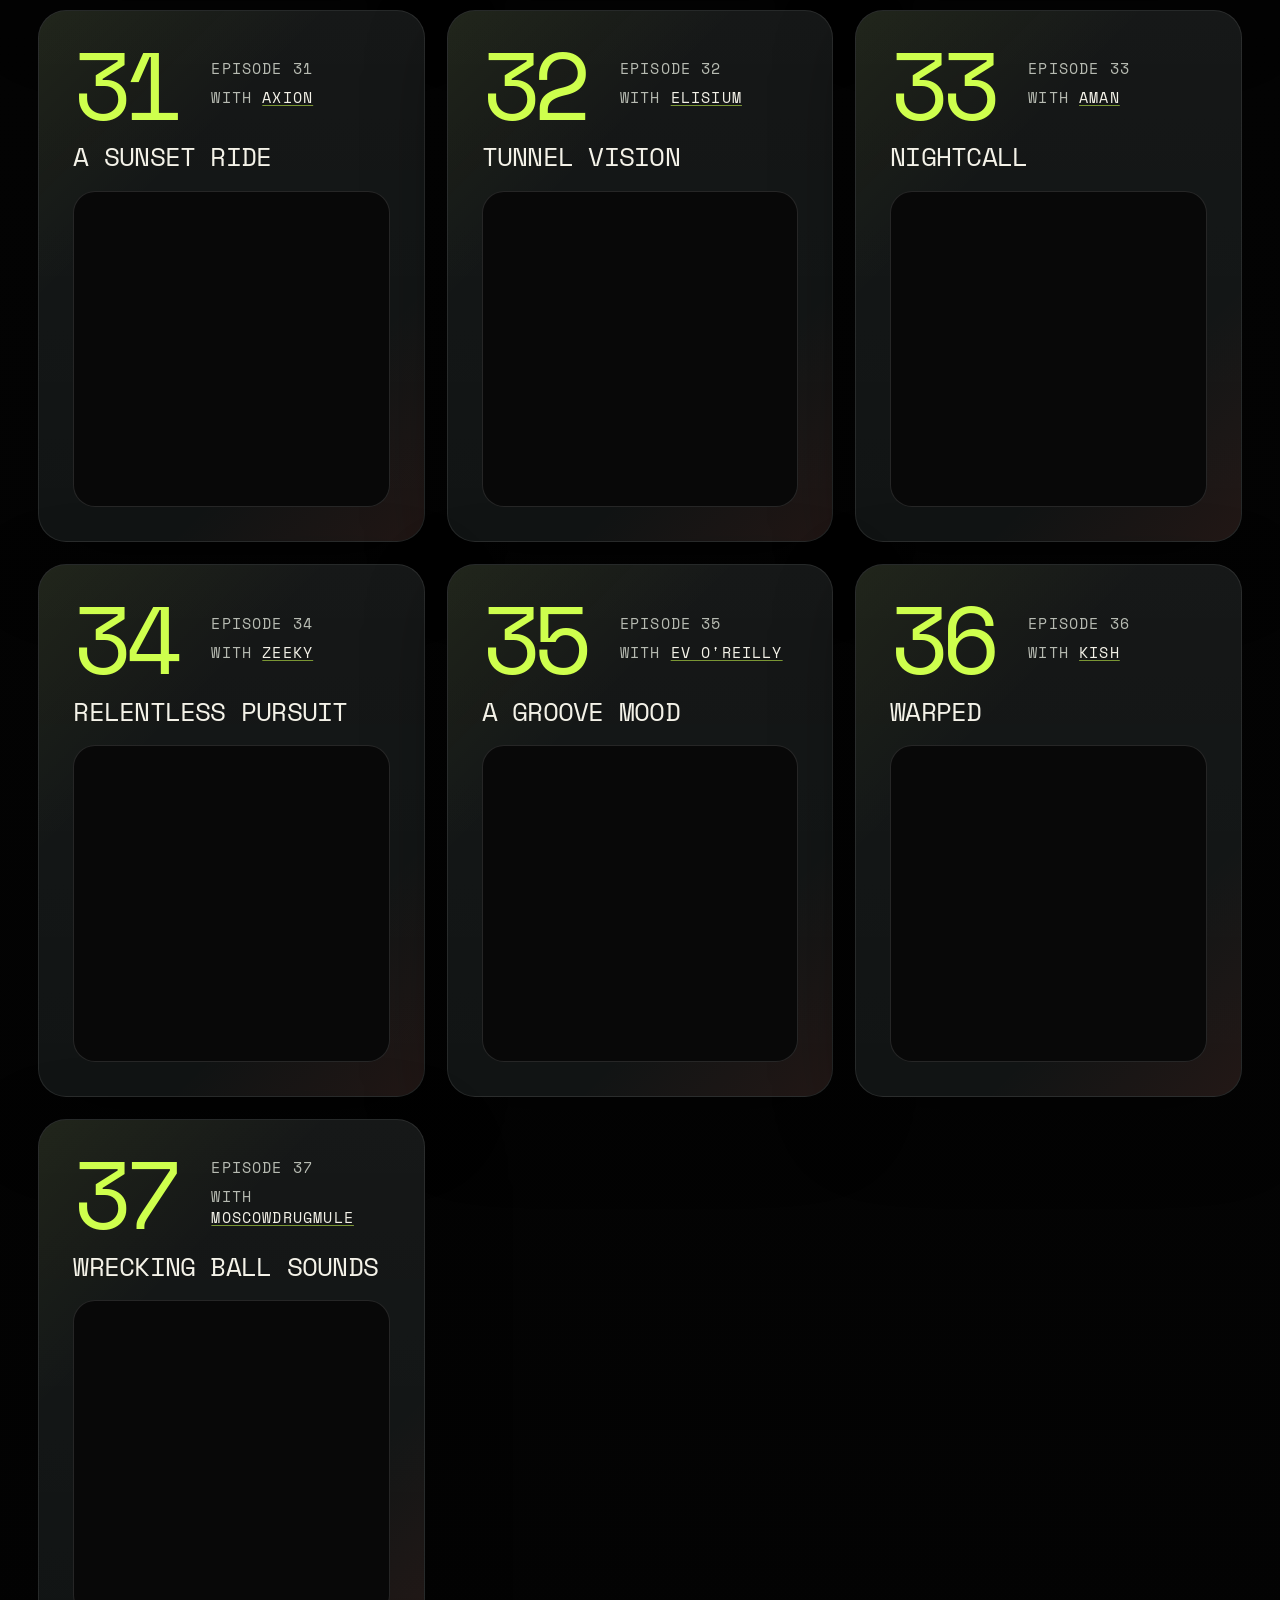
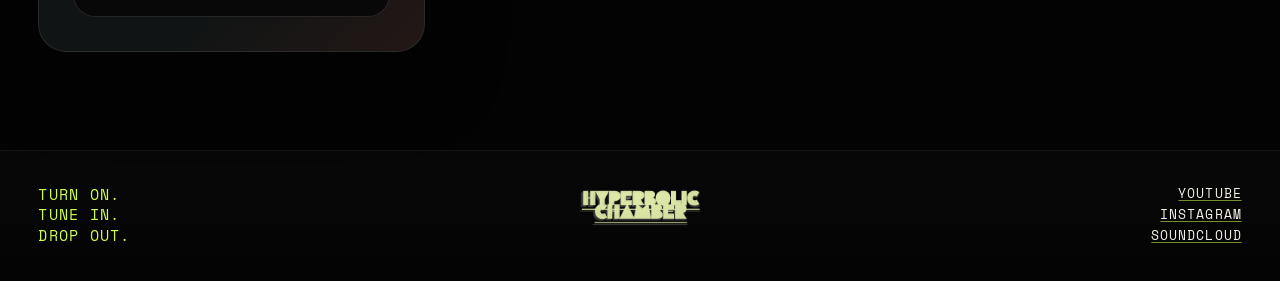
==== commit a41cd711: "Episode 37" ====
--- a/episodes/index.html
+++ b/episodes/index.html
@@ -40,7 +40,7 @@
             "@type": "ItemList",
             "@id": "https://hyperbolic-chamber.space/episodes/#itemlist",
             "name": "Hyperbolic Chamber Episodes",
-            "numberOfItems": 32,
+            "numberOfItems": 37,
             "itemListElement": [
               { "@type": "ListItem", "position": 1, "item": { "@type": "MusicRecording", "name": "Episode 01: Deep hypnosis", "byArtist": { "@type": "MusicGroup", "name": "AMAN" }, "datePublished": "2024-05-27", "url": "https://hyperbolic-chamber.space/episodes/" } },
               { "@type": "ListItem", "position": 2, "item": { "@type": "MusicRecording", "name": "Episode 02: Dark & dirty", "byArtist": { "@type": "MusicGroup", "name": "pixelfilter" }, "datePublished": "2024-06-13", "url": "https://hyperbolic-chamber.space/episodes/" } },
@@ -77,7 +77,8 @@
               { "@type": "ListItem", "position": 33, "item": { "@type": "MusicRecording", "name": "Episode 33: Nightcall", "byArtist": { "@type": "MusicGroup", "name": "AMAN" }, "datePublished": "2026-04-16", "url": "https://hyperbolic-chamber.space/episodes/" } },
               { "@type": "ListItem", "position": 34, "item": { "@type": "MusicRecording", "name": "Episode 34: Relentless Pursuit", "byArtist": { "@type": "MusicGroup", "name": "ZEEKY" }, "datePublished": "2026-07-03", "url": "https://hyperbolic-chamber.space/episodes/" } },
               { "@type": "ListItem", "position": 35, "item": { "@type": "MusicRecording", "name": "Episode 35: A Groove Mood", "byArtist": { "@type": "MusicGroup", "name": "Ev O'Reilly" }, "datePublished": "2026-08-13", "url": "https://hyperbolic-chamber.space/episodes/" } },
-              { "@type": "ListItem", "position": 36, "item": { "@type": "MusicRecording", "name": "Episode 36: Warped", "byArtist": { "@type": "MusicGroup", "name": "kish" }, "datePublished": "2026-10-01", "url": "https://soundcloud.com/hyperbolic_chamber/hc-36-warped-with-kish" } }
+              { "@type": "ListItem", "position": 36, "item": { "@type": "MusicRecording", "name": "Episode 36: Warped", "byArtist": { "@type": "MusicGroup", "name": "kish" }, "datePublished": "2026-10-01", "url": "https://soundcloud.com/hyperbolic_chamber/hc-36-warped-with-kish" } },
+              { "@type": "ListItem", "position": 37, "item": { "@type": "MusicRecording", "name": "Episode 37: Wrecking Ball Sounds", "byArtist": { "@type": "MusicGroup", "name": "moscowdrugmule" }, "datePublished": "2026-10-14", "url": "https://soundcloud.com/hyperbolic_chamber/hc-37-wrecking-ball-sounds" } }
             ]
           }
         ]
